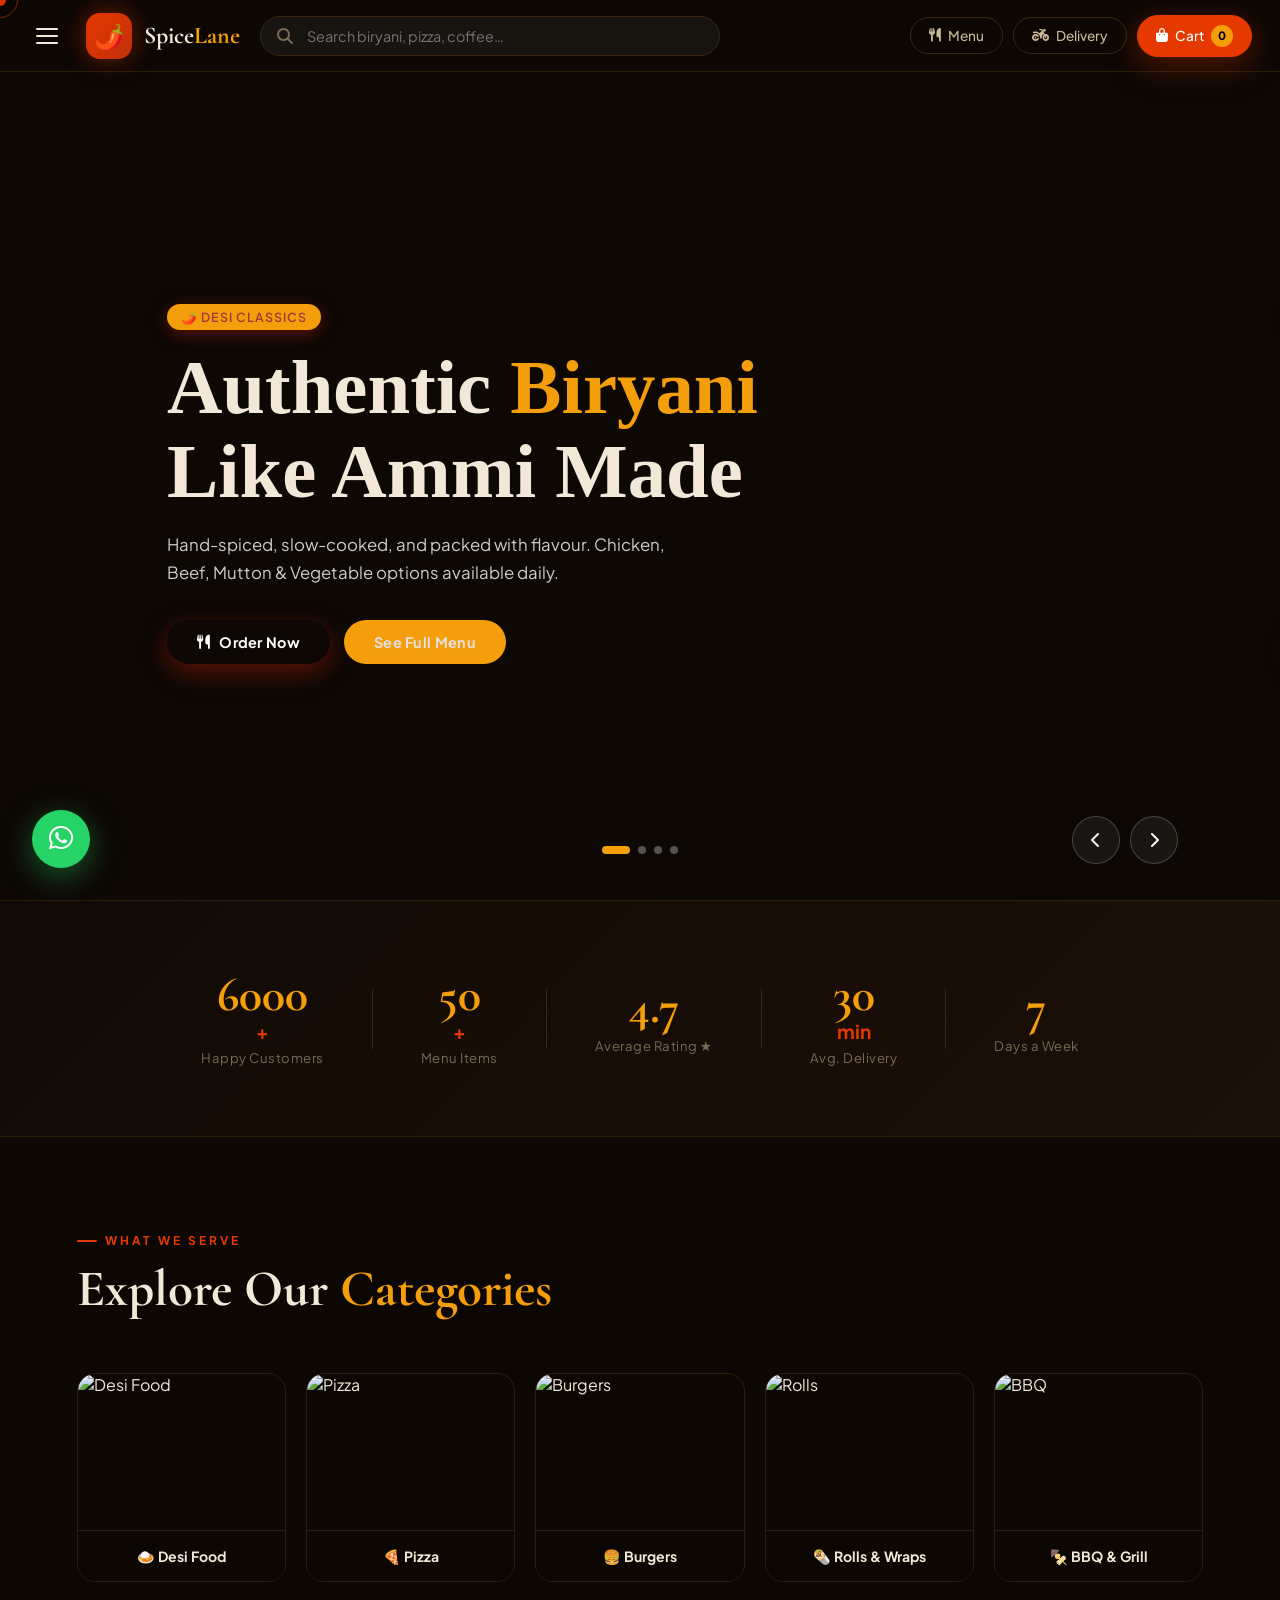
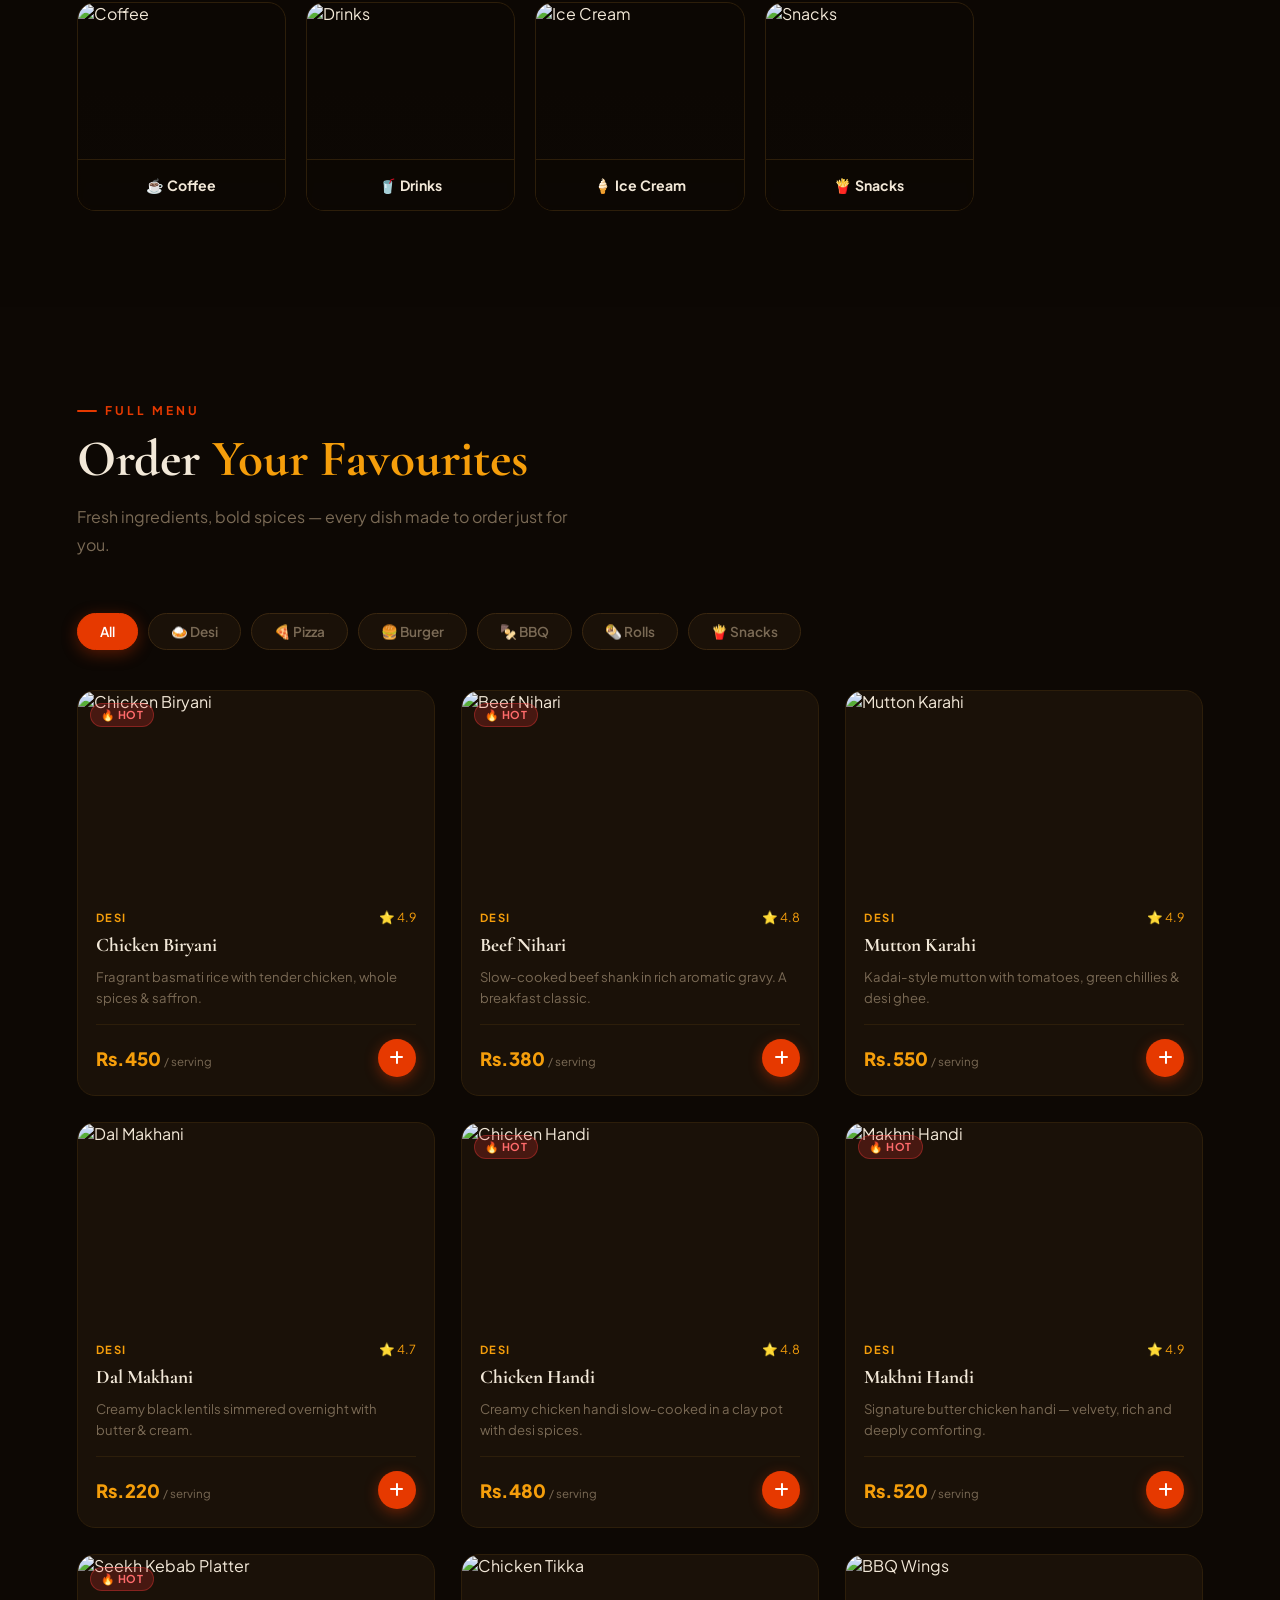
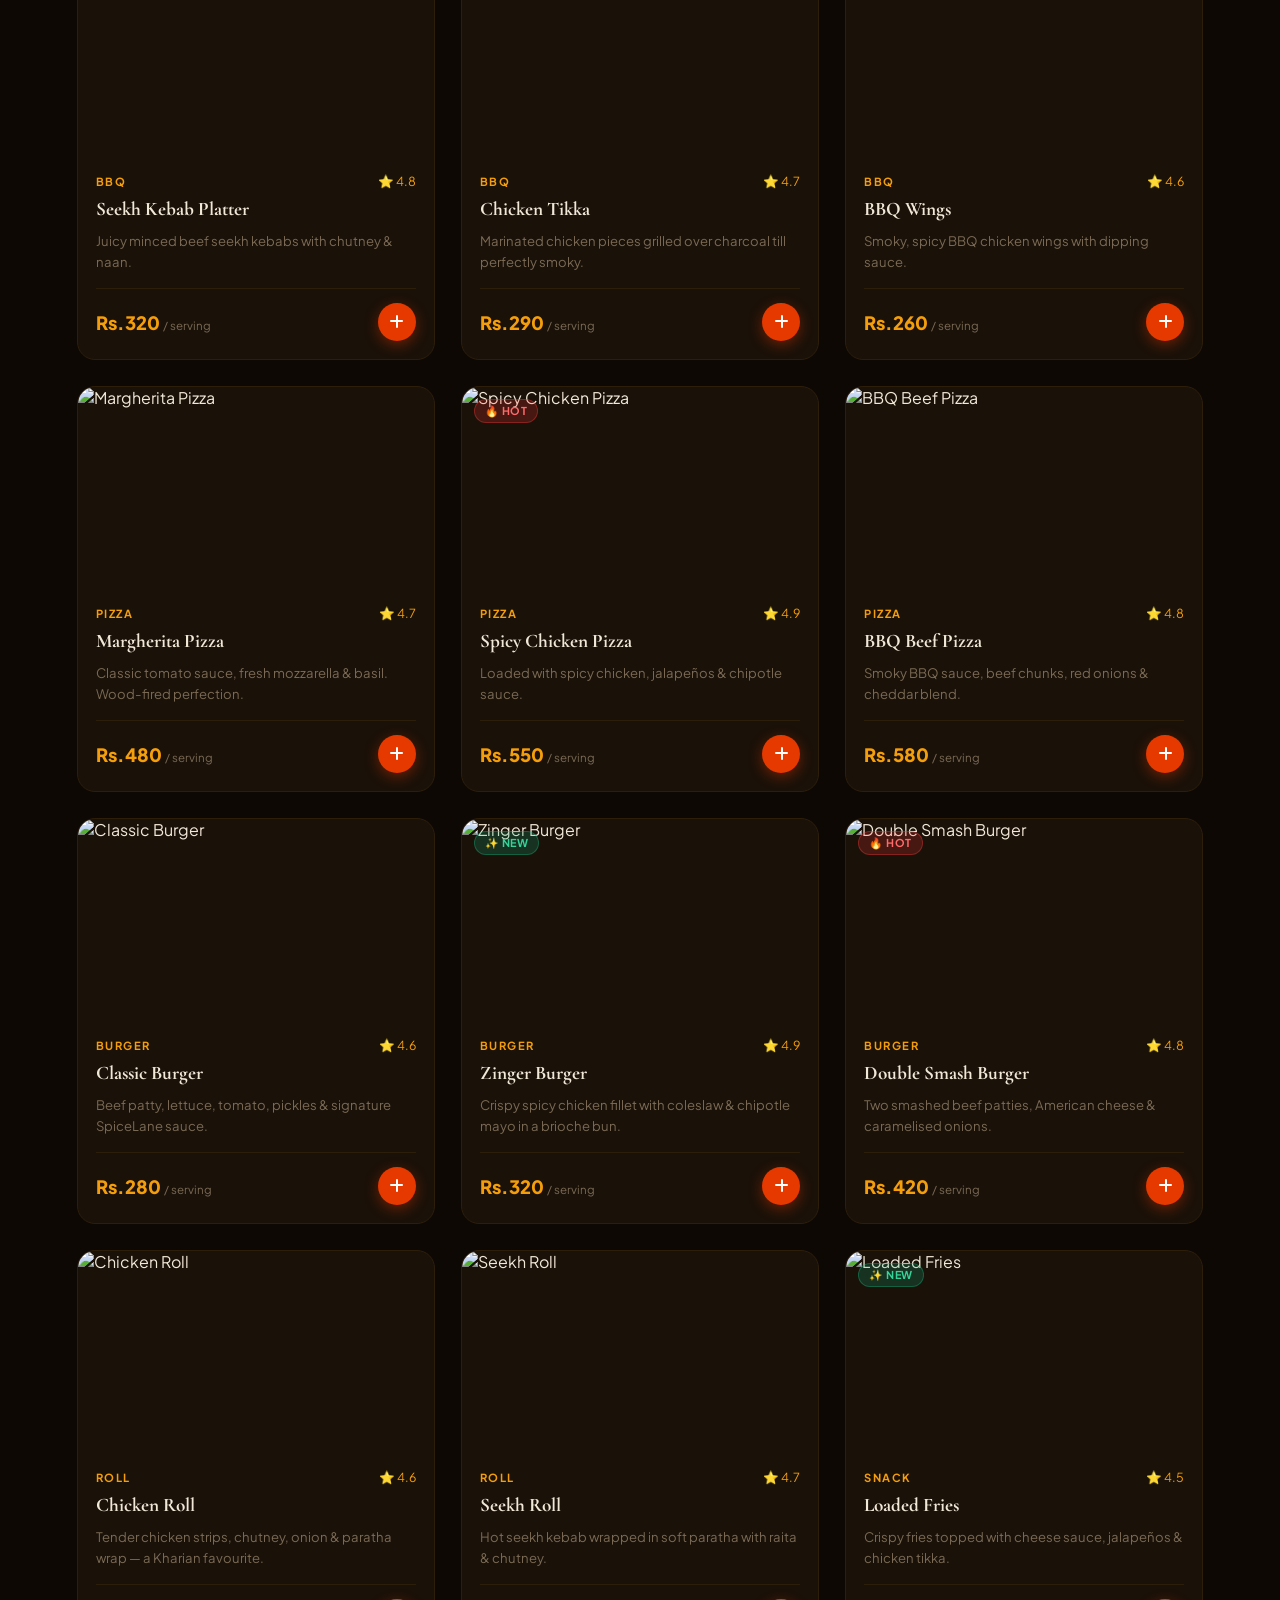
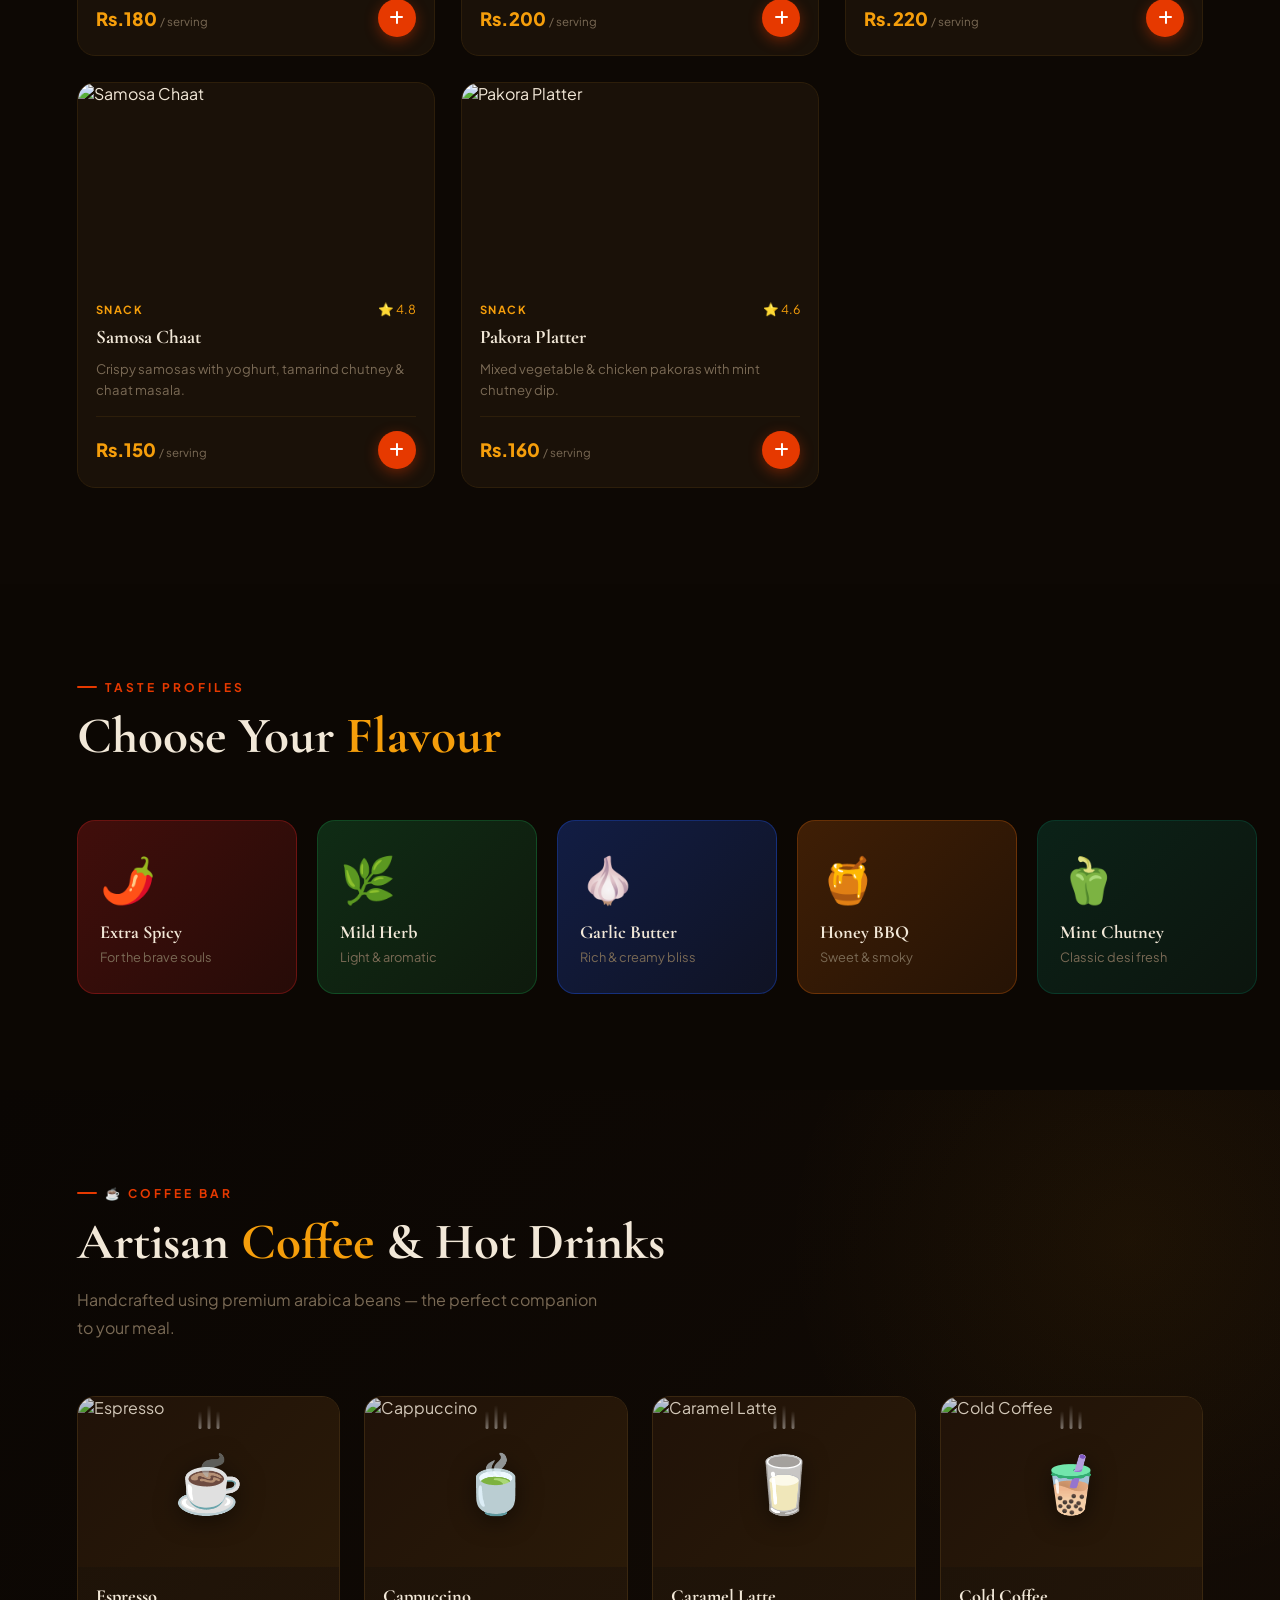
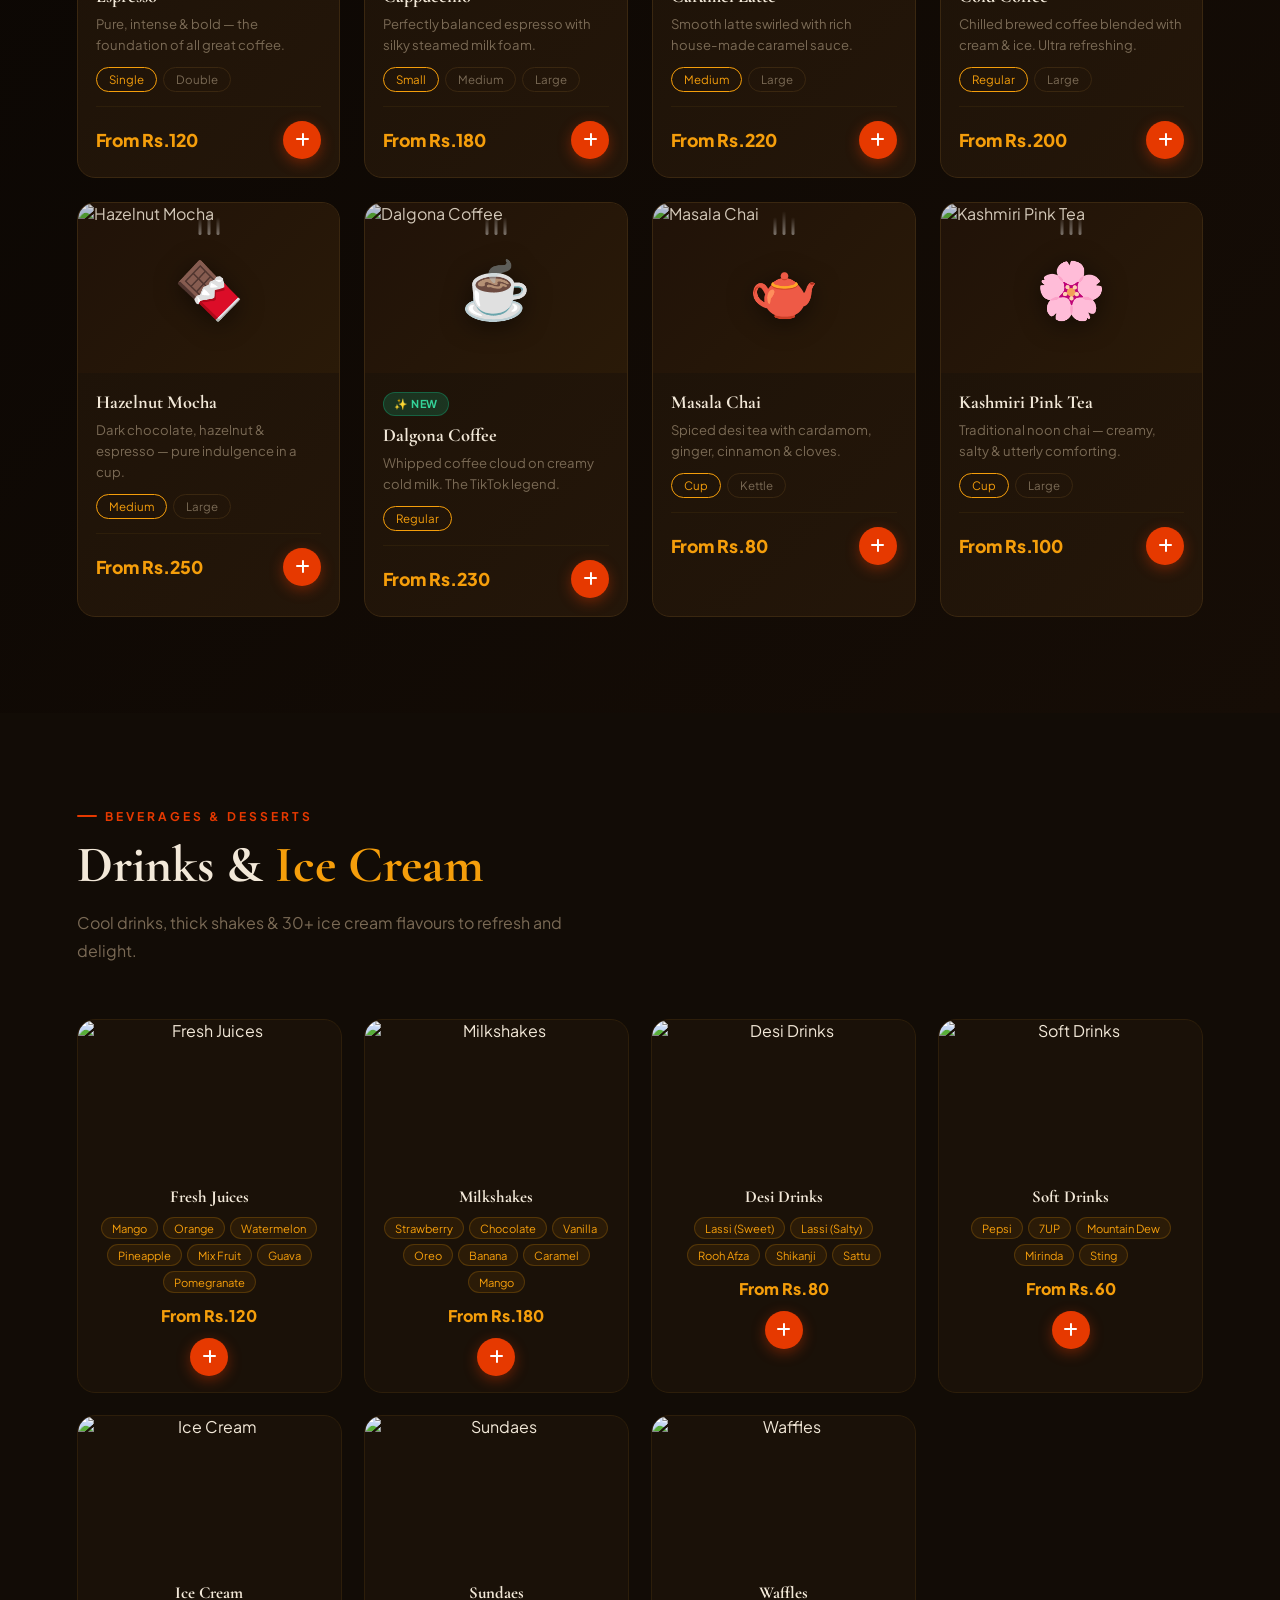
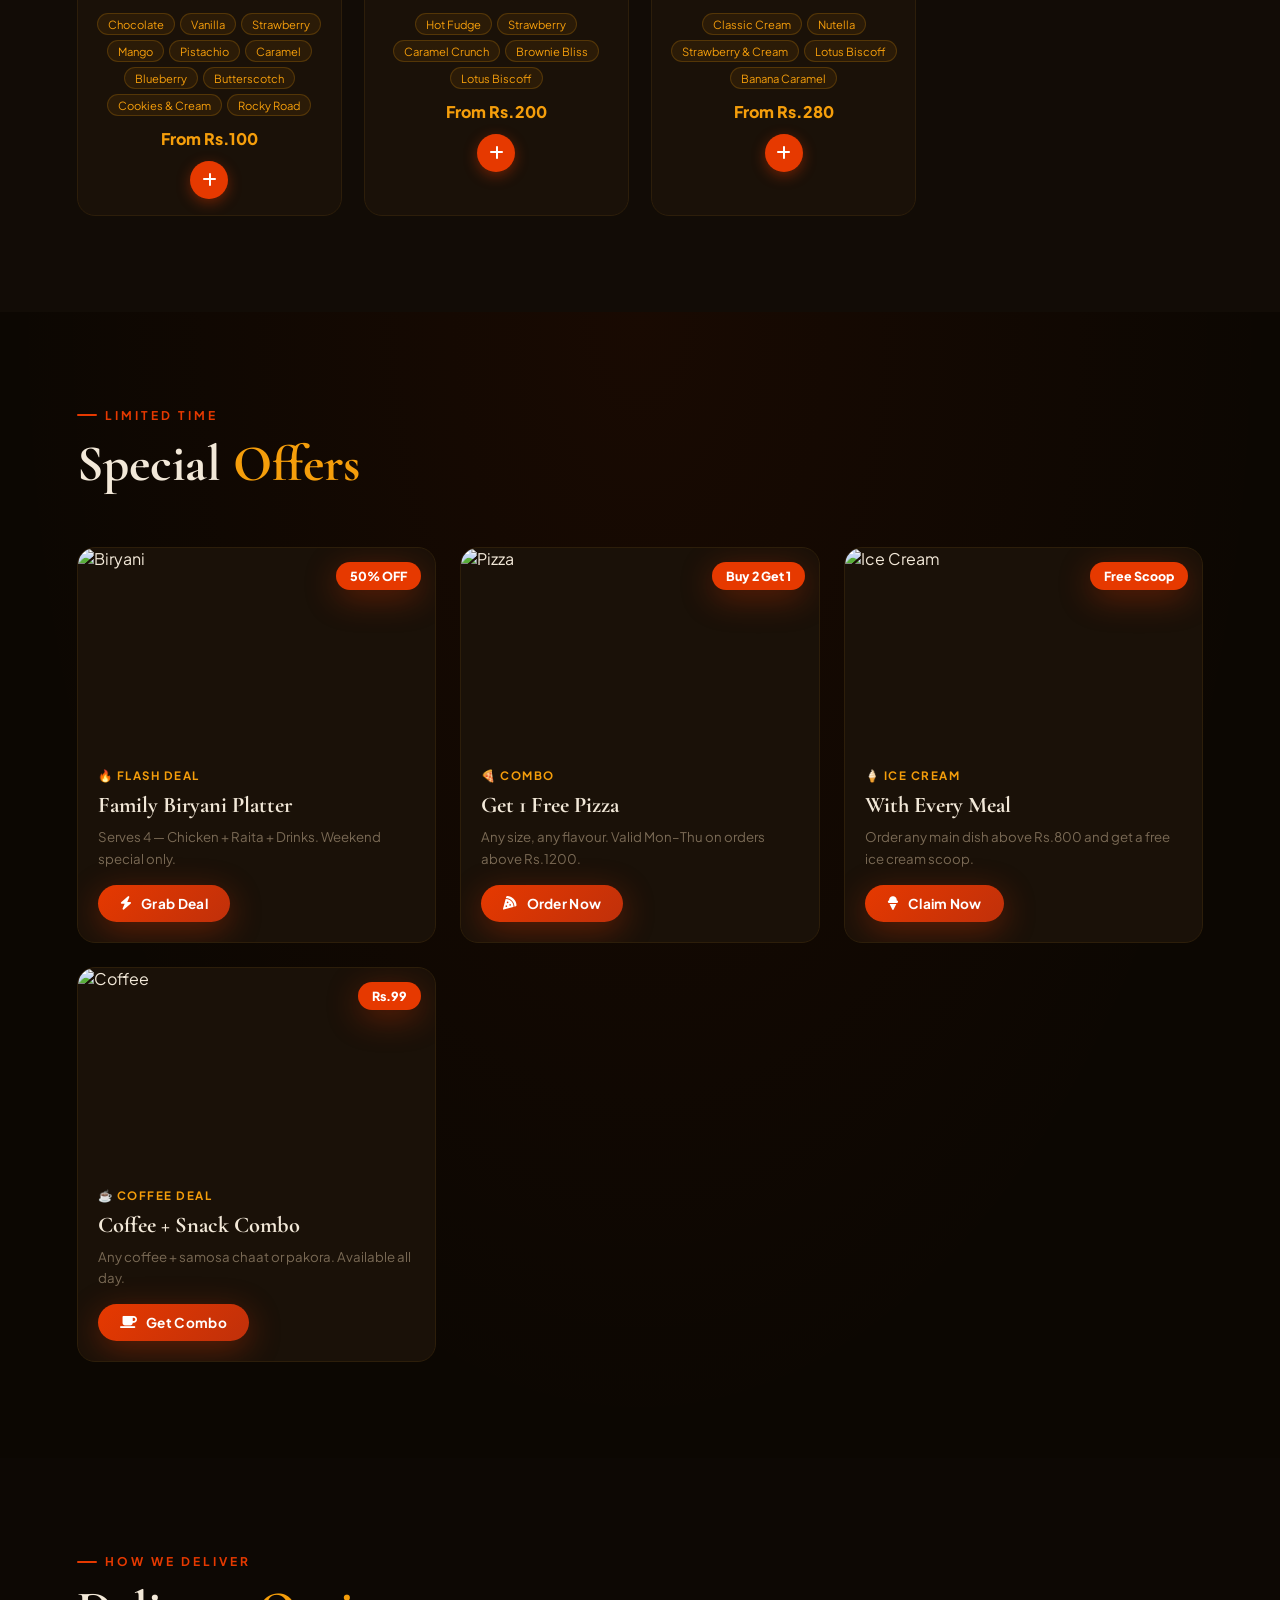
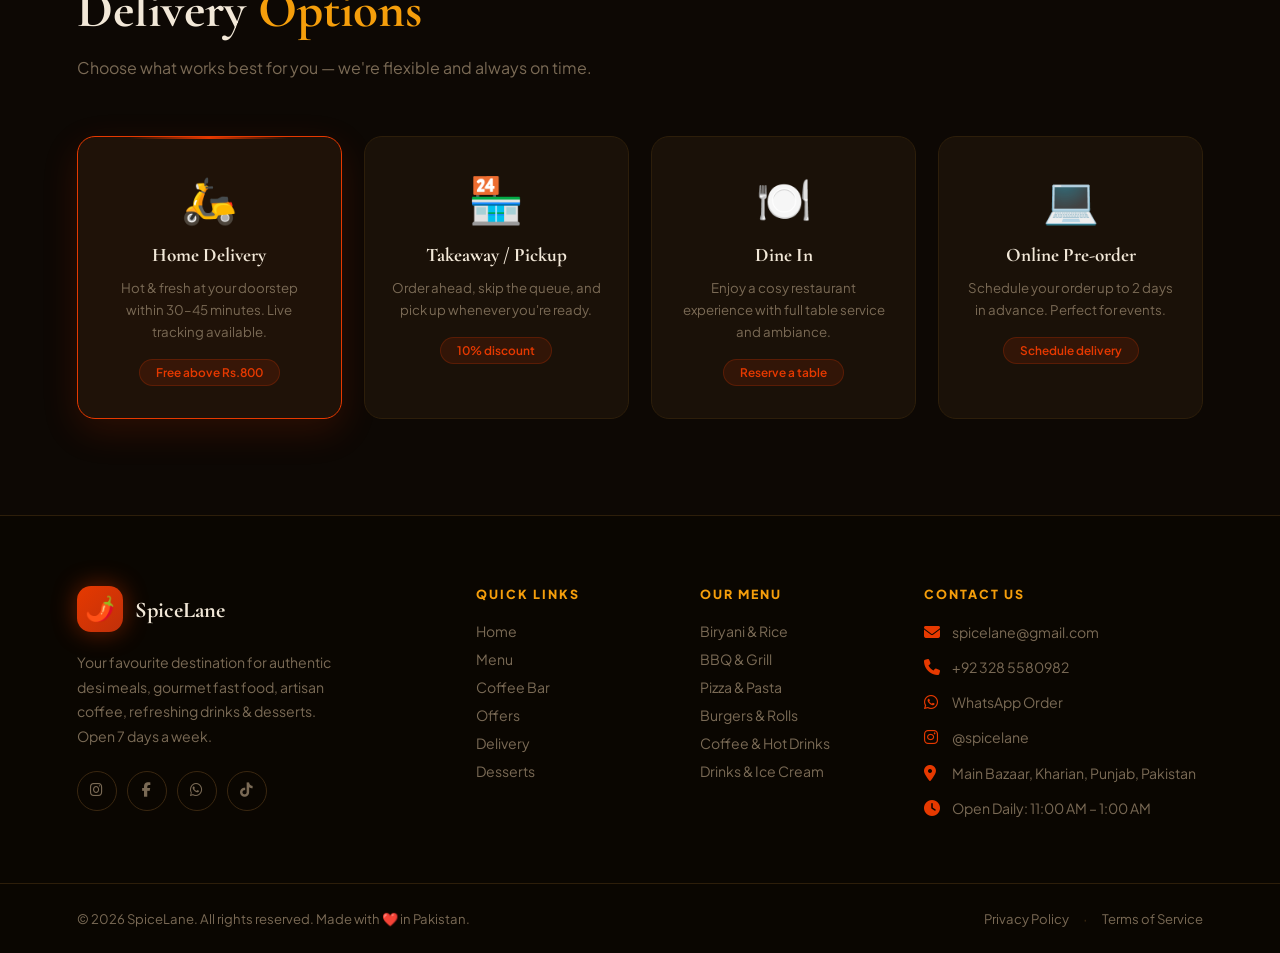
==== index.html @ 89ced676 "Add files via upload" ====
<!DOCTYPE html>
<html lang="en">
<head>
  <meta charset="UTF-8"/>
  <meta name="viewport" content="width=device-width, initial-scale=1.0"/>
  <title>SpiceLane – Desi & Fast Food</title>
  <link rel="icon" href="data:image/svg+xml,<svg xmlns='http://www.w3.org/2000/svg' viewBox='0 0 100 100'><text y='.9em' font-size='90'>🌶️</text></svg>"/>
  <link href="https://fonts.googleapis.com/css2?family=Cormorant+Garamond:wght@400;600;700;800&family=Plus+Jakarta+Sans:wght@300;400;500;600;700&display=swap" rel="stylesheet"/>
  <link rel="stylesheet" href="https://cdnjs.cloudflare.com/ajax/libs/font-awesome/6.5.0/css/all.min.css"/>
  <link rel="stylesheet" href="foodshop.css"/>
  <script src="https://cdn.jsdelivr.net/npm/@emailjs/browser@3/dist/email.min.js"></script>
</head>
<body>

<!-- ══ CURSOR ══ -->
<div class="custom-cursor" id="cursor"></div>
<div class="cursor-follower" id="cursorFollower"></div>

<!-- ══ LOADER ══ -->
<div class="page-loader" id="pageLoader">
  <div class="loader-inner">
    <div class="loader-logo">🌶️</div>
    <div class="loader-brand">Spice<span>Lane</span></div>
    <div class="loader-bar"><div class="loader-progress" id="loaderProgress"></div></div>
    <div class="loader-text">Preparing your feast…</div>
  </div>
</div>

<!-- ══ TOAST ══ -->
<div class="toast" id="toast">
  <i class="fas fa-check-circle"></i>
  <span id="toastMsg">Item added!</span>
</div>

<!-- ══ WHATSAPP FLOAT ══ -->
<a href="https://wa.me/923285580982?text=Hello%2C%20I'd%20like%20to%20place%20an%20order" target="_blank" class="whatsapp-float" title="Order on WhatsApp">
  <i class="fab fa-whatsapp"></i>
  <span class="wa-tooltip">Order Now</span>
</a>

<!-- ══ SCROLL TO TOP ══ -->
<button class="scroll-top" id="scrollTop" onclick="window.scrollTo({top:0,behavior:'smooth'})">
  <i class="fas fa-arrow-up"></i>
</button>

<!-- ══════════ NAVBAR ══════════ -->
<nav id="navbar">
  <div class="nav-inner">
    <button class="burger-btn" onclick="toggleDrawer()" aria-label="Menu">
      <span></span><span></span><span></span>
    </button>
    <a href="#" class="nav-logo">
      <div class="logo-icon">🌶️</div>
      <span>Spice<b>Lane</b></span>
    </a>
    <div class="search-wrap" id="searchWrap">
      <i class="fas fa-search search-icon"></i>
      <input type="text" id="searchInput" placeholder="Search biryani, pizza, coffee…"
             oninput="handleSearch(this.value)"
             onblur="hideSearchResults()"
             onfocus="if(this.value.trim())handleSearch(this.value)"/>
      <div class="search-results" id="searchResults"></div>
    </div>
    <div class="nav-actions">
      <button class="nav-btn" onclick="smoothScroll('#menu')">
        <i class="fas fa-utensils"></i><span>Menu</span>
      </button>
      <button class="nav-btn" onclick="smoothScroll('#delivery')">
        <i class="fas fa-motorcycle"></i><span>Delivery</span>
      </button>
      <button class="nav-btn cart-trigger" onclick="toggleCart()">
        <i class="fas fa-shopping-bag"></i><span>Cart</span>
        <div class="cart-count" id="cartCount">0</div>
      </button>
    </div>
  </div>
</nav>

<!-- ══ DRAWER ══ -->
<div class="overlay" id="overlay" onclick="closeDrawer()"></div>
<div class="drawer" id="drawer">
  <div class="drawer-header">
    <div class="drawer-brand">
      <div class="logo-icon small">🌶️</div>
      <span>Spice<b>Lane</b></span>
    </div>
    <button class="drawer-close" onclick="closeDrawer()"><i class="fas fa-times"></i></button>
  </div>
  <ul class="drawer-menu">
    <li><a href="#hero" onclick="closeDrawer()"><i class="fas fa-home"></i>Home</a></li>
    <li><a href="#categories" onclick="closeDrawer()"><i class="fas fa-th-large"></i>Categories</a></li>
    <li><a href="#menu" onclick="closeDrawer()"><i class="fas fa-utensils"></i>Full Menu<span class="d-badge hot">HOT</span></a></li>
    <li><a href="#coffee" onclick="closeDrawer()"><i class="fas fa-coffee"></i>Coffee Bar<span class="d-badge new">NEW</span></a></li>
    <li><a href="#drinks" onclick="closeDrawer()"><i class="fas fa-glass-whiskey"></i>Drinks & Desserts</a></li>
    <li><a href="#offers" onclick="closeDrawer()"><i class="fas fa-tags"></i>Special Offers</a></li>
    <li><a href="#delivery" onclick="closeDrawer()"><i class="fas fa-motorcycle"></i>Delivery</a></li>
    <li><a href="#footer" onclick="closeDrawer()"><i class="fas fa-phone"></i>Contact Us</a></li>
  </ul>
  <div class="drawer-delivery">
    <h4><i class="fas fa-truck"></i> Order Type</h4>
    <label class="delivery-opt active" id="opt-delivery">
      <input type="radio" name="otype" value="delivery" checked onchange="setOrderType(this)"/>
      <span class="opt-icon">🛵</span><span>Home Delivery</span>
    </label>
    <label class="delivery-opt" id="opt-pickup">
      <input type="radio" name="otype" value="pickup" onchange="setOrderType(this)"/>
      <span class="opt-icon">🏪</span><span>Takeaway</span>
    </label>
    <label class="delivery-opt" id="opt-dine">
      <input type="radio" name="otype" value="dine" onchange="setOrderType(this)"/>
      <span class="opt-icon">🍽️</span><span>Dine In</span>
    </label>
    <label class="delivery-opt" id="opt-online">
      <input type="radio" name="otype" value="online" onchange="setOrderType(this)"/>
      <span class="opt-icon">💻</span><span>Pre-order</span>
    </label>
  </div>
</div>

<!-- ══ HERO SLIDER ══ -->
<section class="hero" id="hero">
  <div class="slides" id="slides">
    <div class="slide">
      <div class="slide-bg" style="background-image:url('https://images.unsplash.com/photo-1631515243349-e0cb75fb8d3a?w=1600&q=80');"></div>
      <div class="slide-content fade-up visible">
        <div class="slide-tag">🌶️ Desi Classics</div>
        <h1>Authentic <span>Biryani</span><br/>Like Ammi Made</h1>
        <p>Hand-spiced, slow-cooked, and packed with flavour. Chicken, Beef, Mutton & Vegetable options available daily.</p>
        <div class="slide-btns">
          <a href="#menu" class="btn btn-red"><i class="fas fa-utensils"></i> Order Now</a>
          <a href="#menu" class="btn btn-outline">See Full Menu</a>
        </div>
      </div>
    </div>
    <div class="slide">
      <div class="slide-bg" style="background-image:url('https://images.unsplash.com/photo-1565299624946-b28f40a0ae38?w=1600&q=80');"></div>
      <div class="slide-content">
        <div class="slide-tag">🍕 Fast Food</div>
        <h1>Wood-Fire <span>Pizza</span><br/>& Gourmet Burgers</h1>
        <p>Classic, BBQ, Spicy & Loaded — every pizza and burger crafted to perfection with premium ingredients.</p>
        <div class="slide-btns">
          <a href="#menu" class="btn btn-red"><i class="fas fa-utensils"></i> Order Now</a>
          <a href="#delivery" class="btn btn-outline">Delivery Info</a>
        </div>
      </div>
    </div>
    <div class="slide">
      <div class="slide-bg" style="background-image:url('https://images.unsplash.com/photo-1511920170033-f8396924c348?w=1600&q=80');"></div>
      <div class="slide-content">
        <div class="slide-tag">☕ Coffee Bar</div>
        <h1>Premium <span>Coffee</span><br/>& Hot Beverages</h1>
        <p>From rich espresso to creamy lattes — our baristas craft every cup with passion and precision.</p>
        <div class="slide-btns">
          <a href="#coffee" class="btn btn-red"><i class="fas fa-coffee"></i> Coffee Menu</a>
          <a href="#offers" class="btn btn-outline">Today's Deals</a>
        </div>
      </div>
    </div>
    <div class="slide">
      <div class="slide-bg" style="background-image:url('https://images.unsplash.com/photo-1499744937866-d7e566a20a61?w=1600&q=80');"></div>
      <div class="slide-content">
        <div class="slide-tag">🍦 Desserts</div>
        <h1>Cool Down with<br/><span>Ice Cream</span> & Shakes</h1>
        <p>30+ flavours, sundaes, waffles & thick shakes to sweeten every moment of your day.</p>
        <div class="slide-btns">
          <a href="#drinks" class="btn btn-red"><i class="fas fa-ice-cream"></i> Explore Desserts</a>
          <a href="#offers" class="btn btn-outline">Today's Deals</a>
        </div>
      </div>
    </div>
  </div>
  <div class="dots" id="dots">
    <div class="dot active" onclick="goSlide(0)"></div>
    <div class="dot" onclick="goSlide(1)"></div>
    <div class="dot" onclick="goSlide(2)"></div>
    <div class="dot" onclick="goSlide(3)"></div>
  </div>
  <div class="slide-arrows">
    <button class="arrow-btn" onclick="changeSlide(-1)"><i class="fas fa-chevron-left"></i></button>
    <button class="arrow-btn" onclick="changeSlide(1)"><i class="fas fa-chevron-right"></i></button>
  </div>
</section>

<!-- ══ STATS ══ -->
<div class="stats-section">
  <div class="stats-inner">
    <div class="stat-item reveal">
      <div class="stat-num" data-target="12000">6000</div>
      <div class="stat-plus">+</div>
      <div class="stat-label">Happy Customers</div>
    </div>
    <div class="stat-divider"></div>
    <div class="stat-item reveal">
      <div class="stat-num" data-target="50">50</div>
      <div class="stat-plus">+</div>
      <div class="stat-label">Menu Items</div>
    </div>
    <div class="stat-divider"></div>
    <div class="stat-item reveal">
      <div class="stat-num" data-target="49">4.7</div>
      <div class="stat-plus"></div>
      <div class="stat-label">Average Rating ★</div>
    </div>
    <div class="stat-divider"></div>
    <div class="stat-item reveal">
      <div class="stat-num" data-target="30">30</div>
      <div class="stat-plus">min</div>
      <div class="stat-label">Avg. Delivery</div>
    </div>
    <div class="stat-divider"></div>
    <div class="stat-item reveal">
      <div class="stat-num" data-target="7">7</div>
      <div class="stat-plus"></div>
      <div class="stat-label">Days a Week</div>
    </div>
  </div>
</div>

<!-- ══ CATEGORIES ══ -->
<section class="categories-section" id="categories">
  <div class="section-header reveal">
    <div class="section-kicker">What We Serve</div>
    <h2 class="section-title">Explore Our <em>Categories</em></h2>
  </div>
  <div class="cat-grid">
    <a href="#menu" class="cat-card reveal" onclick="filterMenu('desi',null)" style="--delay:0.05s">
      <div class="cat-img-wrap">
        <img src="https://images.unsplash.com/photo-1585937421612-70a008356fbe?w=400&q=80" alt="Desi Food" loading="lazy"/>
        <div class="cat-glow"></div>
      </div>
      <div class="cat-label">🍛 Desi Food</div>
    </a>
    <a href="#menu" class="cat-card reveal" onclick="filterMenu('pizza',null)" style="--delay:0.10s">
      <div class="cat-img-wrap">
        <img src="https://images.unsplash.com/photo-1574071318508-1cdbab80d002?w=400&q=80" alt="Pizza" loading="lazy"/>
        <div class="cat-glow"></div>
      </div>
      <div class="cat-label">🍕 Pizza</div>
    </a>
    <a href="#menu" class="cat-card reveal" onclick="filterMenu('burger',null)" style="--delay:0.15s">
      <div class="cat-img-wrap">
        <img src="https://images.unsplash.com/photo-1568901346375-23c9450c58cd?w=400&q=80" alt="Burgers" loading="lazy"/>
        <div class="cat-glow"></div>
      </div>
      <div class="cat-label">🍔 Burgers</div>
    </a>
    <a href="#menu" class="cat-card reveal" onclick="filterMenu('roll',null)" style="--delay:0.20s">
      <div class="cat-img-wrap">
        <img src="https://images.unsplash.com/photo-1626700051175-6818013e1d4f?w=400&q=80" alt="Rolls" loading="lazy"/>
        <div class="cat-glow"></div>
      </div>
      <div class="cat-label">🌯 Rolls & Wraps</div>
    </a>
    <a href="#menu" class="cat-card reveal" onclick="filterMenu('bbq',null)" style="--delay:0.25s">
      <div class="cat-img-wrap">
        <img src="https://images.unsplash.com/photo-1529193591184-b1d58069ecdd?w=400&q=80" alt="BBQ" loading="lazy"/>
        <div class="cat-glow"></div>
      </div>
      <div class="cat-label">🍢 BBQ & Grill</div>
    </a>
    <a href="#coffee" class="cat-card reveal" style="--delay:0.30s">
      <div class="cat-img-wrap">
        <img src="https://images.unsplash.com/photo-1509042239860-f550ce710b93?w=400&q=80" alt="Coffee" loading="lazy"/>
        <div class="cat-glow"></div>
      </div>
      <div class="cat-label">☕ Coffee</div>
    </a>
    <a href="#drinks" class="cat-card reveal" style="--delay:0.35s">
      <div class="cat-img-wrap">
        <img src="https://images.unsplash.com/photo-1513558161293-cdaf765ed2fd?w=400&q=80" alt="Drinks" loading="lazy"/>
        <div class="cat-glow"></div>
      </div>
      <div class="cat-label">🥤 Drinks</div>
    </a>
    <a href="#drinks" class="cat-card reveal" style="--delay:0.40s">
      <div class="cat-img-wrap">
        <img src="https://images.unsplash.com/photo-1501443762994-82bd5dace89a?w=400&q=80" alt="Ice Cream" loading="lazy"/>
        <div class="cat-glow"></div>
      </div>
      <div class="cat-label">🍦 Ice Cream</div>
    </a>
    <a href="#menu" class="cat-card reveal" onclick="filterMenu('snack',null)" style="--delay:0.45s">
      <div class="cat-img-wrap">
        <img src="https://images.unsplash.com/photo-1585325701165-c9aac31f4c78?w=400&q=80" alt="Snacks" loading="lazy"/>
        <div class="cat-glow"></div>
      </div>
      <div class="cat-label">🍟 Snacks</div>
    </a>
  </div>
</section>

<!-- ══ MENU ══ -->
<section id="menu" class="menu-section">
  <div class="section-header reveal">
    <div class="section-kicker">Full Menu</div>
    <h2 class="section-title">Order <em>Your Favourites</em></h2>
    <p class="section-sub">Fresh ingredients, bold spices — every dish made to order just for you.</p>
  </div>
  <div class="menu-filters reveal" id="menuFilters">
    <button class="filter-btn active" onclick="filterMenu('all',this)">All</button>
    <button class="filter-btn" onclick="filterMenu('desi',this)">🍛 Desi</button>
    <button class="filter-btn" onclick="filterMenu('pizza',this)">🍕 Pizza</button>
    <button class="filter-btn" onclick="filterMenu('burger',this)">🍔 Burger</button>
    <button class="filter-btn" onclick="filterMenu('bbq',this)">🍢 BBQ</button>
    <button class="filter-btn" onclick="filterMenu('roll',this)">🌯 Rolls</button>
    <button class="filter-btn" onclick="filterMenu('snack',this)">🍟 Snacks</button>
  </div>
  <div class="menu-grid" id="menuGrid"></div>
</section>

<!-- ══ FLAVOUR BANNER ══ -->
<section class="flavours-section" id="flavours">
  <div class="section-header reveal">
    <div class="section-kicker">Taste Profiles</div>
    <h2 class="section-title">Choose Your <em>Flavour</em></h2>
  </div>
  <div class="flavour-scroll">
    <div class="flavour-track">
      <div class="flavour-card" style="--fc:#b91c1c">
        <div class="fc-emoji">🌶️</div><h3>Extra Spicy</h3><p>For the brave souls</p>
      </div>
      <div class="flavour-card" style="--fc:#15803d">
        <div class="fc-emoji">🌿</div><h3>Mild Herb</h3><p>Light & aromatic</p>
      </div>
      <div class="flavour-card" style="--fc:#1d4ed8">
        <div class="fc-emoji">🧄</div><h3>Garlic Butter</h3><p>Rich & creamy bliss</p>
      </div>
      <div class="flavour-card" style="--fc:#b45309">
        <div class="fc-emoji">🍯</div><h3>Honey BBQ</h3><p>Sweet & smoky</p>
      </div>
      <div class="flavour-card" style="--fc:#065f46">
        <div class="fc-emoji">🫑</div><h3>Mint Chutney</h3><p>Classic desi fresh</p>
      </div>
      <div class="flavour-card" style="--fc:#7c3aed">
        <div class="fc-emoji">🍋</div><h3>Chatpata</h3><p>Tangy & addictive</p>
      </div>
      <!-- duplicate for infinite scroll feel -->
      <div class="flavour-card" style="--fc:#b91c1c">
        <div class="fc-emoji">🌶️</div><h3>Extra Spicy</h3><p>For the brave souls</p>
      </div>
      <div class="flavour-card" style="--fc:#15803d">
        <div class="fc-emoji">🌿</div><h3>Mild Herb</h3><p>Light & aromatic</p>
      </div>
      <div class="flavour-card" style="--fc:#1d4ed8">
        <div class="fc-emoji">🧄</div><h3>Garlic Butter</h3><p>Rich & creamy bliss</p>
      </div>
    </div>
  </div>
</section>

<!-- ══ COFFEE SECTION ══ -->
<section class="coffee-section" id="coffee">
  <div class="coffee-bg-art"></div>
  <div class="section-header reveal">
    <div class="section-kicker">☕ Coffee Bar</div>
    <h2 class="section-title">Artisan <em>Coffee</em> & Hot Drinks</h2>
    <p class="section-sub">Handcrafted using premium arabica beans — the perfect companion to your meal.</p>
  </div>
  <div class="coffee-grid reveal" id="coffeeGrid"></div>
</section>

<!-- ══ DRINKS & ICE CREAM ══ -->
<section id="drinks" class="drinks-section">
  <div class="section-header reveal">
    <div class="section-kicker">Beverages & Desserts</div>
    <h2 class="section-title">Drinks & <em>Ice Cream</em></h2>
    <p class="section-sub">Cool drinks, thick shakes & 30+ ice cream flavours to refresh and delight.</p>
  </div>
  <div class="drinks-grid reveal" id="drinksGrid"></div>
</section>

<!-- ══ SPECIAL OFFERS ══ -->
<section id="offers" class="offers-section">
  <div class="offers-bg"></div>
  <div class="section-header reveal">
    <div class="section-kicker">Limited Time</div>
    <h2 class="section-title">Special <em>Offers</em></h2>
  </div>
  <div class="offers-grid">
    <div class="offer-card reveal" style="--delay:0s">
      <div class="offer-img">
        <img src="https://images.unsplash.com/photo-1631515243349-e0cb75fb8d3a?w=600&q=80" alt="Biryani" loading="lazy"/>
        <div class="offer-badge">50% OFF</div>
      </div>
      <div class="offer-body">
        <div class="offer-tag">🔥 Flash Deal</div>
        <h3>Family Biryani Platter</h3>
        <p>Serves 4 — Chicken + Raita + Drinks. Weekend special only.</p>
        <button class="btn btn-fire sm" onclick="showOrder()"><i class="fas fa-bolt"></i>Grab Deal</button>
      </div>
    </div>
    <div class="offer-card reveal" style="--delay:0.1s">
      <div class="offer-img">
        <img src="https://images.unsplash.com/photo-1574071318508-1cdbab80d002?w=600&q=80" alt="Pizza" loading="lazy"/>
        <div class="offer-badge">Buy 2 Get 1</div>
      </div>
      <div class="offer-body">
        <div class="offer-tag">🍕 Combo</div>
        <h3>Get 1 Free Pizza</h3>
        <p>Any size, any flavour. Valid Mon–Thu on orders above Rs.1200.</p>
        <button class="btn btn-fire sm" onclick="showOrder()"><i class="fas fa-pizza-slice"></i>Order Now</button>
      </div>
    </div>
    <div class="offer-card reveal" style="--delay:0.2s">
      <div class="offer-img">
        <img src="https://images.unsplash.com/photo-1501443762994-82bd5dace89a?w=600&q=80" alt="Ice Cream" loading="lazy"/>
        <div class="offer-badge">Free Scoop</div>
      </div>
      <div class="offer-body">
        <div class="offer-tag">🍦 Ice Cream</div>
        <h3>With Every Meal</h3>
        <p>Order any main dish above Rs.800 and get a free ice cream scoop.</p>
        <button class="btn btn-fire sm" onclick="showOrder()"><i class="fas fa-ice-cream"></i>Claim Now</button>
      </div>
    </div>
    <div class="offer-card reveal" style="--delay:0.3s">
      <div class="offer-img">
        <img src="https://images.unsplash.com/photo-1509042239860-f550ce710b93?w=600&q=80" alt="Coffee" loading="lazy"/>
        <div class="offer-badge">Rs.99</div>
      </div>
      <div class="offer-body">
        <div class="offer-tag">☕ Coffee Deal</div>
        <h3>Coffee + Snack Combo</h3>
        <p>Any coffee + samosa chaat or pakora. Available all day.</p>
        <button class="btn btn-fire sm" onclick="showOrder()"><i class="fas fa-coffee"></i>Get Combo</button>
      </div>
    </div>
  </div>
</section>

<!-- ══ DELIVERY TYPES ══ -->
<section class="delivery-section" id="delivery">
  <div class="section-header reveal">
    <div class="section-kicker">How We Deliver</div>
    <h2 class="section-title">Delivery <em>Options</em></h2>
    <p class="section-sub">Choose what works best for you — we're flexible and always on time.</p>
  </div>
  <div class="delivery-cards">
    <div class="delivery-card active reveal" onclick="selectDelivery(this,'delivery')" style="--delay:0s">
      <div class="dc-icon">🛵</div>
      <h3>Home Delivery</h3>
      <p>Hot & fresh at your doorstep within 30–45 minutes. Live tracking available.</p>
      <span class="dc-tag">Free above Rs.800</span>
    </div>
    <div class="delivery-card reveal" onclick="selectDelivery(this,'pickup')" style="--delay:0.1s">
      <div class="dc-icon">🏪</div>
      <h3>Takeaway / Pickup</h3>
      <p>Order ahead, skip the queue, and pick up whenever you're ready.</p>
      <span class="dc-tag">10% discount</span>
    </div>
    <div class="delivery-card reveal" onclick="selectDelivery(this,'dine')" style="--delay:0.2s">
      <div class="dc-icon">🍽️</div>
      <h3>Dine In</h3>
      <p>Enjoy a cosy restaurant experience with full table service and ambiance.</p>
      <span class="dc-tag">Reserve a table</span>
    </div>
    <div class="delivery-card reveal" onclick="selectDelivery(this,'online')" style="--delay:0.3s">
      <div class="dc-icon">💻</div>
      <h3>Online Pre-order</h3>
      <p>Schedule your order up to 2 days in advance. Perfect for events.</p>
      <span class="dc-tag">Schedule delivery</span>
    </div>
  </div>
</section>

<!-- ══ CART PANEL ══ -->
<div class="cart-backdrop" id="cartBackdrop" onclick="toggleCart()"></div>
<div class="cart-panel" id="cartPanel">
  <div class="cart-header">
    <h2><i class="fas fa-shopping-bag"></i> Your Cart</h2>
    <button class="cart-close" onclick="toggleCart()"><i class="fas fa-times"></i></button>
  </div>
  <ul class="cart-items" id="cartItems">
    <div class="cart-empty">
      <div class="cart-empty-icon">🛒</div>
      <p>Your cart is empty</p>
      <small>Add delicious items to get started</small>
    </div>
  </ul>
  <div class="cart-footer">
    <div class="cart-total" id="cartTotal" style="display:none">
      <div class="total-row"><span>Subtotal</span><span id="subtotal">Rs.0</span></div>
      <div class="total-row"><span>Delivery Fee</span><span id="deliveryFee">Rs.100</span></div>
      <div class="total-row grand"><span>Total</span><span id="grandTotal">Rs.0</span></div>
    </div>
    <button class="btn btn-fire full" onclick="showOrder()" id="checkoutBtn" disabled>
      <i class="fas fa-check-circle"></i> Proceed to Checkout
    </button>
    <button class="btn-ghost-sm" onclick="clearCart()">
      <i class="fas fa-trash"></i> Clear Cart
    </button>
  </div>
</div>

<!-- ══ CUSTOMISE MODAL ══ -->
<div class="modal-overlay" id="customModal">
  <div class="modal" id="customModalContent">
    <!-- Filled by JS -->
  </div>
</div>

<!-- ══ ORDER MODAL ══ -->
<div class="modal-overlay" id="orderModal">
  <div class="modal wide" id="orderModalContent">
    <div class="modal-header">
      <h2><i class="fas fa-receipt"></i> Complete Your Order</h2>
      <button class="modal-close-btn" onclick="closeOrder()"><i class="fas fa-times"></i></button>
    </div>
    <p class="modal-sub">Fill in your details and we'll confirm your order instantly.</p>
    <div class="order-summary-box" id="modalOrderSummary"></div>
    <div class="form-row">
      <div class="form-group">
        <label><i class="fas fa-user"></i> Full Name *</label>
        <input type="text" id="oName" placeholder="Ahmed Khan"/>
      </div>
      <div class="form-group">
        <label><i class="fas fa-phone"></i> Phone *</label>
        <input type="tel" id="oPhone" placeholder="+92 3XX XXXXXXX"/>
      </div>
    </div>
    <div class="form-group">
      <label><i class="fas fa-envelope"></i> Email Address *</label>
      <input type="email" id="oEmail" placeholder="you@example.com"/>
    </div>
    <div class="form-group">
      <label><i class="fas fa-map-marker-alt"></i> Delivery Address</label>
      <input type="text" id="oAddress" placeholder="Street, City (required for home delivery)"/>
    </div>
    <div class="form-row">
      <div class="form-group">
        <label><i class="fas fa-truck"></i> Delivery Type</label>
        <select id="oType">
          <option value="delivery">🛵 Home Delivery</option>
          <option value="pickup">🏪 Takeaway</option>
          <option value="dine">🍽️ Dine In</option>
          <option value="online">💻 Pre-order</option>
        </select>
      </div>
      <div class="form-group">
        <label><i class="fas fa-credit-card"></i> Payment Method</label>
        <select id="oPayment" onchange="handlePaymentChange(this.value)">
          <option value="cod">Cash on Delivery</option>
          <option value="jazzcash">JazzCash</option>
          <option value="easypaisa">EasyPaisa</option>
          <option value="card">Credit / Debit Card</option>
          <option value="bank">Bank Transfer</option>
        </select>
      </div>
    </div>

    <!-- Bank details section (shown only for bank/card) -->
    <div id="bankDetails" style="display:none">
      <div class="bank-section-title"><i class="fas fa-university"></i> Bank Details</div>
      <div class="form-row">
        <div class="form-group">
          <label>Select Bank</label>
          <select id="oBankName">
            <option value="">-- Select Your Bank --</option>
            <option>HBL – Habib Bank Limited</option>
            <option>MCB – Muslim Commercial Bank</option>
            <option>UBL – United Bank Limited</option>
            <option>Meezan Bank</option>
            <option>Allied Bank</option>
            <option>Bank Alfalah</option>
            <option>Standard Chartered</option>
            <option>Faysal Bank</option>
            <option>JS Bank</option>
            <option>Askari Bank</option>
            <option>Soneri Bank</option>
            <option>NBP – National Bank of Pakistan</option>
            <option>Summit Bank</option>
            <option>Silk Bank</option>
            <option>Other</option>
          </select>
        </div>
        <div class="form-group">
          <label>Account / Card Number</label>
          <input type="text" id="oAccountNum" placeholder="XXXX XXXX XXXX XXXX" oninput="formatAccountNum(this)"/>
        </div>
      </div>
      <div class="form-group">
        <label>Account Holder Name</label>
        <input type="text" id="oAccountName" placeholder="Name as on account"/>
      </div>
    </div>

    <div class="form-group">
      <label><i class="fas fa-sticky-note"></i> Special Instructions</label>
      <textarea id="oNotes" rows="2" placeholder="Extra spicy, no onions, gluten free…"></textarea>
    </div>
    <div class="modal-actions">
      <button class="btn-ghost-sm" onclick="closeOrder()">Cancel</button>
      <button class="btn btn-fire" id="confirmBtn" onclick="confirmOrder()">
        <i class="fas fa-check-circle"></i> Confirm Order
      </button>
    </div>
  </div>
</div>

<!-- ══ FOOTER ══ -->
<footer id="footer">
  <div class="footer-top">
    <div class="footer-brand">
      <div class="footer-logo">
        <div class="logo-icon">🌶️</div>
        <span>Spice<b>Lane</b></span>
      </div>
      <p>Your favourite destination for authentic desi meals, gourmet fast food, artisan coffee, refreshing drinks & desserts. Open 7 days a week.</p>
      <div class="socials">
        <a href="https://instagram.com/spicelane" target="_blank" class="social-btn" title="Instagram"><i class="fab fa-instagram"></i></a>
        <a href="https://facebook.com" class="social-btn" title="Facebook"><i class="fab fa-facebook-f"></i></a>
        <a href="https://wa.me/923285580982" class="social-btn" title="WhatsApp"><i class="fab fa-whatsapp"></i></a>
        <a href="https://tiktok.com" class="social-btn" title="TikTok"><i class="fab fa-tiktok"></i></a>
      </div>
    </div>
    <div class="footer-col">
      <h4>Quick Links</h4>
      <ul>
        <li><a href="#hero">Home</a></li>
        <li><a href="#menu">Menu</a></li>
        <li><a href="#coffee">Coffee Bar</a></li>
        <li><a href="#offers">Offers</a></li>
        <li><a href="#delivery">Delivery</a></li>
        <li><a href="#drinks">Desserts</a></li>
      </ul>
    </div>
    <div class="footer-col">
      <h4>Our Menu</h4>
      <ul>
        <li><a href="#menu">Biryani & Rice</a></li>
        <li><a href="#menu">BBQ & Grill</a></li>
        <li><a href="#menu">Pizza & Pasta</a></li>
        <li><a href="#menu">Burgers & Rolls</a></li>
        <li><a href="#coffee">Coffee & Hot Drinks</a></li>
        <li><a href="#drinks">Drinks & Ice Cream</a></li>
      </ul>
    </div>
    <div class="footer-col">
      <h4>Contact Us</h4>
      <div class="contact-item"><i class="fas fa-envelope"></i><a href="mailto:spicelane@gmail.com">spicelane@gmail.com</a></div>
      <div class="contact-item"><i class="fas fa-phone"></i><a href="tel:+923285580982">+92 328 5580982</a></div>
      <div class="contact-item"><i class="fab fa-whatsapp"></i><a href="https://wa.me/923285580982">WhatsApp Order</a></div>
      <div class="contact-item"><i class="fab fa-instagram"></i><a href="https://instagram.com/spicelane" target="_blank">@spicelane</a></div>
      <div class="contact-item"><i class="fas fa-map-marker-alt"></i><span>Main Bazaar, Kharian, Punjab, Pakistan</span></div>
      <div class="contact-item"><i class="fas fa-clock"></i><span>Open Daily: 11:00 AM – 1:00 AM</span></div>
    </div>
  </div>
  <div class="footer-bottom">
    <p>© 2026 SpiceLane. All rights reserved. Made with ❤️ in Pakistan.</p>
    <div class="footer-links">
      <a href="#">Privacy Policy</a>
      <span>·</span>
      <a href="#">Terms of Service</a>
    </div>
  </div>
</footer>

<script src="foodshop.js"></script>
</body>
</html>
---- foodshop.css ----
/* ═══════════════════════════════════════════════
   SPICELANE — MASTER STYLESHEET
   Font: Cormorant Garamond + Plus Jakarta Sans
═══════════════════════════════════════════════ */

:root {
  --fire: #e63900;
  --fire2: #ff6b35;
  --amber: #f59e0b;
  --gold: #d4a017;
  --dark: #0d0804;
  --dark2: #120c06;
  --card: #1a1108;
  --card2: #211509;
  --border: #2d1e0a;
  --border2: #3a2710;
  --text: #f2e8d8;
  --text2: #c8b89a;
  --muted: #7a6a55;
  --green: #10b981;
  --blue: #3b82f6;
  --radius: 18px;
  --radius-sm: 10px;
  --shadow: 0 24px 60px rgba(0, 0, 0, .55);
  --shadow-fire: 0 8px 32px rgba(230, 57, 0, .35);
  --nav-h: 72px;
  --transition: all .35s cubic-bezier(.4, 0, .2, 1);
}

/* ══ RESET & BASE ══ */
*,
*::before,
*::after {
  margin: 0;
  padding: 0;
  box-sizing: border-box;
}

html {
  scroll-behavior: smooth;
  font-size: 16px;
}

body {
  background: var(--dark);
  color: var(--text);
  font-family: 'Plus Jakarta Sans', sans-serif;
  overflow-x: hidden;
  cursor: none;
}

img {
  max-width: 100%;
  display: block;
}

a {
  text-decoration: none;
  color: inherit;
}

button {
  font-family: inherit;
  cursor: none;
}

::-webkit-scrollbar {
  width: 5px;
}

::-webkit-scrollbar-track {
  background: var(--dark2);
}

::-webkit-scrollbar-thumb {
  background: var(--fire);
  border-radius: 4px;
}

/* ══ CUSTOM CURSOR ══ */
.custom-cursor {
  width: 12px;
  height: 12px;
  background: var(--fire);
  border-radius: 50%;
  position: fixed;
  top: 0;
  left: 0;
  pointer-events: none;
  z-index: 99999;
  transform: translate(-50%, -50%);
  transition: width .2s, height .2s, background .2s;
  mix-blend-mode: difference;
}

.cursor-follower {
  width: 36px;
  height: 36px;
  border: 1.5px solid rgba(230, 57, 0, .5);
  border-radius: 50%;
  position: fixed;
  top: 0;
  left: 0;
  pointer-events: none;
  z-index: 99998;
  transform: translate(-50%, -50%);
  transition: transform .12s ease, width .3s, height .3s, border-color .3s;
}

body:hover .custom-cursor {
  opacity: 1;
}

/* ══ PAGE LOADER ══ */
.page-loader {
  position: fixed;
  inset: 0;
  background: var(--dark);
  z-index: 100000;
  display: flex;
  align-items: center;
  justify-content: center;
  flex-direction: column;
  transition: opacity .6s ease, visibility .6s ease;
}

.page-loader.hidden {
  opacity: 0;
  visibility: hidden;
}

.loader-inner {
  text-align: center;
}

.loader-logo {
  font-size: 4rem;
  margin-bottom: 12px;
  animation: floatLogo 1.5s ease-in-out infinite;
}

@keyframes floatLogo {

  0%,
  100% {
    transform: translateY(0)
  }

  50% {
    transform: translateY(-10px)
  }
}

.loader-brand {
  font-family: 'Cormorant Garamond', serif;
  font-size: 2.5rem;
  font-weight: 700;
  color: var(--text);
  margin-bottom: 30px;
}

.loader-brand span {
  color: var(--amber);
}

.loader-bar {
  width: 220px;
  height: 3px;
  background: var(--border);
  border-radius: 4px;
  overflow: hidden;
  margin: 0 auto 16px;
}

.loader-progress {
  height: 100%;
  width: 0;
  background: linear-gradient(90deg, var(--fire), var(--amber));
  border-radius: 4px;
  transition: width .05s linear;
}

.loader-text {
  font-size: .85rem;
  color: var(--muted);
  letter-spacing: 1px;
}

/* ══ WHATSAPP FLOAT ══ */
.whatsapp-float {
  position: fixed;
  bottom: 32px;
  left: 32px;
  z-index: 990;
  background: #25d366;
  color: #fff;
  width: 58px;
  height: 58px;
  border-radius: 50%;
  display: flex;
  align-items: center;
  justify-content: center;
  font-size: 1.7rem;
  box-shadow: 0 8px 30px rgba(37, 211, 102, .4);
  transition: var(--transition);
}

.whatsapp-float:hover {
  transform: scale(1.12) translateY(-3px);
  box-shadow: 0 16px 40px rgba(37, 211, 102, .5);
}

.wa-tooltip {
  position: absolute;
  left: 70px;
  background: #25d366;
  color: #fff;
  padding: 6px 14px;
  border-radius: 8px;
  font-size: .82rem;
  font-weight: 600;
  white-space: nowrap;
  opacity: 0;
  pointer-events: none;
  transform: translateX(-6px);
  transition: var(--transition);
}

.whatsapp-float:hover .wa-tooltip {
  opacity: 1;
  transform: translateX(0);
}

/* ══ SCROLL TO TOP ══ */
.scroll-top {
  position: fixed;
  bottom: 32px;
  right: 32px;
  z-index: 990;
  background: var(--fire);
  color: #fff;
  border: none;
  width: 46px;
  height: 46px;
  border-radius: 50%;
  font-size: .95rem;
  box-shadow: var(--shadow-fire);
  opacity: 0;
  visibility: hidden;
  transition: var(--transition);
  display: flex;
  align-items: center;
  justify-content: center;
}

.scroll-top.show {
  opacity: 1;
  visibility: visible;
}

.scroll-top:hover {
  transform: translateY(-4px);
}

/* ══ NAVBAR ══ */
nav {
  position: fixed;
  top: 0;
  width: 100%;
  z-index: 1000;
  background: rgba(13, 8, 4, .92);
  backdrop-filter: blur(24px) saturate(1.8);
  border-bottom: 1px solid var(--border);
  height: var(--nav-h);
  transition: var(--transition);
}

nav.scrolled {
  background: rgba(13, 8, 4, .98);
  box-shadow: 0 4px 30px rgba(0, 0, 0, .4);
}

.nav-inner {
  max-width: 1400px;
  margin: 0 auto;
  height: 100%;
  display: flex;
  align-items: center;
  gap: 20px;
  padding: 0 28px;
}

.nav-logo {
  display: flex;
  align-items: center;
  gap: 12px;
  flex-shrink: 0;
  text-decoration: none;
}

.logo-icon {
  width: 46px;
  height: 46px;
  background: linear-gradient(135deg, var(--fire), #c0300a);
  border-radius: 14px;
  display: flex;
  align-items: center;
  justify-content: center;
  font-size: 24px;
  box-shadow: 0 0 24px rgba(230, 57, 0, .45);
  transition: var(--transition);
}

.logo-icon.small {
  width: 36px;
  height: 36px;
  font-size: 18px;
  border-radius: 10px;
}

.logo-icon:hover {
  transform: rotate(-5deg) scale(1.08);
}

.nav-logo>span {
  font-family: 'Cormorant Garamond', serif;
  font-size: 1.5rem;
  font-weight: 700;
  color: var(--text);
}

.nav-logo b {
  color: var(--amber);
}

.search-wrap {
  flex: 1;
  max-width: 460px;
  position: relative;
}

.search-wrap input {
  width: 100%;
  background: rgba(255, 255, 255, .05);
  border: 1px solid var(--border2);
  border-radius: 50px;
  padding: 10px 20px 10px 46px;
  color: var(--text);
  font-size: .9rem;
  font-family: 'Plus Jakarta Sans', sans-serif;
  outline: none;
  transition: var(--transition);
}

.search-wrap input:focus {
  border-color: var(--amber);
  background: rgba(245, 158, 11, .07);
  box-shadow: 0 0 0 4px rgba(245, 158, 11, .12);
}

.search-icon {
  position: absolute;
  left: 17px;
  top: 50%;
  transform: translateY(-50%);
  color: var(--muted);
}

.search-results {
  position: absolute;
  top: calc(100% + 10px);
  left: 0;
  right: 0;
  background: #1c1208;
  border: 1px solid var(--border2);
  border-radius: 16px;
  z-index: 2000;
  max-height: 340px;
  overflow-y: auto;
  display: none;
  box-shadow: 0 24px 60px rgba(0, 0, 0, .7);
}

.search-results.open {
  display: block;
}

.search-result-item {
  display: flex;
  align-items: center;
  gap: 14px;
  padding: 13px 18px;
  cursor: none;
  transition: .2s;
  border-bottom: 1px solid var(--border);
}

.search-result-item:last-child {
  border-bottom: none;
}

.search-result-item:hover {
  background: rgba(245, 158, 11, .08);
}

.search-result-emoji {
  font-size: 2rem;
}

.search-result-info {
  flex: 1;
}

.search-result-name {
  font-weight: 600;
  font-size: .9rem;
  margin-bottom: 2px;
}

.search-result-tag {
  font-size: .72rem;
  color: var(--muted);
  text-transform: uppercase;
  letter-spacing: 1px;
}

.search-result-price {
  color: var(--amber);
  font-weight: 700;
  font-size: .9rem;
}

.search-no-result {
  padding: 24px;
  text-align: center;
  color: var(--muted);
  font-size: .88rem;
}

.nav-actions {
  margin-left: auto;
  display: flex;
  align-items: center;
  gap: 10px;
}

.nav-btn {
  background: transparent;
  border: 1px solid var(--border2);
  color: var(--text2);
  padding: 9px 18px;
  border-radius: 50px;
  cursor: none;
  font-size: .85rem;
  font-weight: 500;
  transition: var(--transition);
  display: flex;
  align-items: center;
  gap: 7px;
  position: relative;
}

.nav-btn:hover {
  border-color: var(--amber);
  color: var(--amber);
}

.nav-btn.cart-trigger {
  background: var(--fire);
  border-color: var(--fire);
  color: #fff;
  box-shadow: var(--shadow-fire);
}

.nav-btn.cart-trigger:hover {
  background: #c2300a;
  box-shadow: 0 8px 24px rgba(230, 57, 0, .5);
}

.cart-count {
  background: var(--amber);
  color: #000;
  border-radius: 50%;
  width: 22px;
  height: 22px;
  font-size: .72rem;
  font-weight: 800;
  display: flex;
  align-items: center;
  justify-content: center;
  transition: var(--transition);
}

.cart-count.bump {
  transform: scale(1.5);
  background: #fff;
}

.burger-btn {
  background: none;
  border: none;
  cursor: none;
  display: flex;
  flex-direction: column;
  gap: 5px;
  padding: 8px;
}

.burger-btn span {
  display: block;
  width: 22px;
  height: 2px;
  background: var(--text);
  border-radius: 2px;
  transition: var(--transition);
}

.burger-btn:hover span {
  background: var(--amber);
}

/* ══ DRAWER ══ */
.overlay {
  position: fixed;
  inset: 0;
  background: rgba(0, 0, 0, .75);
  z-index: 1100;
  opacity: 0;
  pointer-events: none;
  transition: .4s;
  backdrop-filter: blur(4px);
}

.overlay.open {
  opacity: 1;
  pointer-events: all;
}

.drawer {
  position: fixed;
  left: -310px;
  top: 0;
  width: 290px;
  height: 100%;
  background: #130d05;
  border-right: 1px solid var(--border2);
  z-index: 1200;
  padding: 28px 22px;
  transition: .45s cubic-bezier(.4, 0, .2, 1);
  overflow-y: auto;
  display: flex;
  flex-direction: column;
  gap: 0;
}

.drawer.open {
  left: 0;
}

.drawer-header {
  display: flex;
  justify-content: space-between;
  align-items: center;
  margin-bottom: 28px;
}

.drawer-brand {
  display: flex;
  align-items: center;
  gap: 10px;
  font-family: 'Cormorant Garamond', serif;
  font-size: 1.2rem;
  color: var(--text);
}

.drawer-brand b {
  color: var(--amber);
}

.drawer-close {
  background: none;
  border: none;
  color: var(--muted);
  font-size: 1.3rem;
  cursor: none;
  transition: var(--transition);
}

.drawer-close:hover {
  color: var(--fire);
}

.drawer-menu {
  list-style: none;
}

.drawer-menu li {
  border-bottom: 1px solid var(--border);
}

.drawer-menu a {
  display: flex;
  align-items: center;
  gap: 14px;
  padding: 14px 4px;
  color: var(--text2);
  font-size: .9rem;
  font-weight: 500;
  transition: var(--transition);
}

.drawer-menu a:hover {
  color: var(--amber);
  padding-left: 8px;
}

.drawer-menu a i {
  width: 20px;
  color: var(--fire);
  font-size: .9rem;
}

.d-badge {
  margin-left: auto;
  font-size: .68rem;
  padding: 2px 8px;
  border-radius: 50px;
  font-weight: 700;
  text-transform: uppercase;
  letter-spacing: .5px;
}

.d-badge.hot {
  background: rgba(230, 57, 0, .2);
  color: var(--fire);
  border: 1px solid rgba(230, 57, 0, .3);
}

.d-badge.new {
  background: rgba(16, 185, 129, .2);
  color: #34d399;
  border: 1px solid rgba(16, 185, 129, .3);
}

.drawer-delivery {
  margin-top: 24px;
  background: linear-gradient(135deg, #1a1008, #221508);
  border: 1px solid var(--border2);
  border-radius: 14px;
  padding: 18px;
}

.drawer-delivery h4 {
  font-size: .78rem;
  color: var(--amber);
  text-transform: uppercase;
  letter-spacing: 1.5px;
  font-weight: 700;
  margin-bottom: 12px;
  display: flex;
  align-items: center;
  gap: 8px;
}

.delivery-opt {
  display: flex;
  align-items: center;
  gap: 10px;
  padding: 10px 12px;
  border-radius: 10px;
  cursor: none;
  transition: var(--transition);
  margin-bottom: 4px;
  color: var(--text2);
  font-size: .88rem;
}

.delivery-opt:hover,
.delivery-opt.active {
  background: rgba(230, 57, 0, .12);
  color: var(--text);
}

.delivery-opt input {
  accent-color: var(--fire);
}

.opt-icon {
  font-size: 1.1rem;
}

/* ══ HERO SLIDER ══ */
.hero {
  margin-top: 68px;
  position: relative;
  height: calc(100vh - 68px);
  overflow: hidden;
}

.slides {
  display: flex;
  height: 100%;
  transition: transform .8s cubic-bezier(.4, 0, .2, 1);
}

.slide {
  min-width: 100%;
  height: 100%;
  position: relative;
  display: flex;
  align-items: center;
}

.slide-bg {
  position: absolute;
  inset: 0;
  background-size: cover;
  background-position: center;
  filter: brightness(.42);
}

.slide-content {
  position: relative;
  z-index: 2;
  padding: 0 8%;
}

.slide-tag {
  display: inline-block;
  background: var(--amber);
  color: #a13838;
  font-size: .78rem;
  font-weight: 600;
  padding: 5px 14px;
  border-radius: 50px;
  letter-spacing: 1px;
  text-transform: uppercase;
  margin-bottom: 16px;
  box-shadow: 0 4px 16px rgba(204, 36, 11, 0.4);
}

.slide-content h1 {
  font-family: 'Playfair Display', serif;
  font-size: clamp(2.4rem, 6vw, 5rem);
  line-height: 1.1;
  margin-bottom: 16px;
}

.slide-content h1 span {
  color: var(--amber);
}

.slide-content p {
  font-size: 1.05rem;
  color: #ccc;
  max-width: 500px;
  margin-bottom: 32px;
  line-height: 1.7;
}

.slide-btns {
  display: flex;
  gap: 14px;
  flex-wrap: wrap;
}

.btn {
  padding: 13px 30px;
  border-radius: 50px;
  font-size: .95rem;
  font-weight: 600;
  cursor: pointer;
  border: none;
  transition: .3s;
  text-decoration: none;
  display: inline-flex;
  align-items: center;
  gap: 8px;
}

.btn-red {
  background: var(--red);
  color: #fff;
  box-shadow: 0 8px 24px rgba(232, 41, 11, .35);
}

.btn-red:hover {
  background: #c2220a;
  transform: translateY(-2px);
  box-shadow: 0 12px 30px rgba(232, 41, 11, .45);
}

.btn-outline {
  background: var(--amber);
  color: #e6e0e0;
  border: 2px solid rgba(255, 255, 255, .5);
}

.btn-outline:hover {
  border-color: #fff;
  background: rgba(255, 255, 255, .08);
}

.slide-arrows {
  position: absolute;
  bottom: 36px;
  right: 8%;
  display: flex;
  gap: 10px;
  z-index: 3;
}

.arrow-btn {
  width: 44px;
  height: 44px;
  border-radius: 50%;
  border: 2px solid rgba(255, 255, 255, .35);
  background: rgba(255, 255, 255, .07);
  color: #fff;
  cursor: pointer;
  font-size: 1rem;
  transition: .3s;
  backdrop-filter: blur(4px);
}

.arrow-btn:hover {
  border-color: var(--amber);
  color: var(--amber);
}

.dots {
  position: absolute;
  bottom: 44px;
  left: 50%;
  transform: translateX(-50%);
  display: flex;
  gap: 8px;
  z-index: 3;
}

.dot {
  width: 8px;
  height: 8px;
  border-radius: 50%;
  background: rgba(255, 255, 255, .3);
  cursor: pointer;
  transition: .3s;
}

.dot.active {
  background: var(--amber);
  width: 24px;
  border-radius: 4px;
}

/* Slide progress bar */
.slide-progress-bar {
  position: absolute;
  bottom: 0;
  left: 0;
  right: 0;
  height: 3px;
  background: rgba(255, 255, 255, .1);
  z-index: 3;
}

.slide-progress-fill {
  height: 100%;
  background: linear-gradient(90deg, var(--fire), var(--amber));
  width: 0;
  transition: width .1s linear;
}

.slide-arrows {
  position: absolute;
  bottom: 36px;
  right: 8%;
  display: flex;
  gap: 10px;
  z-index: 3;
}

.arrow-btn {
  width: 48px;
  height: 48px;
  border-radius: 50%;
  border: 1.5px solid rgba(255, 255, 255, .2);
  background: rgba(255, 255, 255, .06);
  color: #fff;
  cursor: none;
  font-size: 1rem;
  transition: var(--transition);
  backdrop-filter: blur(8px);
  display: flex;
  align-items: center;
  justify-content: center;
}

.arrow-btn:hover {
  border-color: var(--amber);
  color: var(--amber);
  transform: scale(1.08);
}

.dots {
  position: absolute;
  bottom: 46px;
  left: 50%;
  transform: translateX(-50%);
  display: flex;
  gap: 8px;
  z-index: 3;
}

.dot {
  width: 8px;
  height: 8px;
  border-radius: 50%;
  background: rgba(255, 255, 255, .3);
  cursor: none;
  transition: var(--transition);
}

.dot.active {
  background: var(--amber);
  width: 28px;
  border-radius: 4px;
}

.hero-scroll-hint {
  position: absolute;
  bottom: 40px;
  left: 50%;
  transform: translateX(-50%);
  display: flex;
  flex-direction: column;
  align-items: center;
  gap: 8px;
  z-index: 3;
  opacity: .6;
}

.hero-scroll-hint span {
  font-size: .72rem;
  letter-spacing: 2px;
  text-transform: uppercase;
  color: #fff;
}

.scroll-mouse {
  width: 22px;
  height: 34px;
  border: 1.5px solid rgba(255, 255, 255, .5);
  border-radius: 12px;
  display: flex;
  justify-content: center;
  padding-top: 6px;
}

.scroll-wheel {
  width: 4px;
  height: 8px;
  background: rgba(255, 255, 255, .6);
  border-radius: 2px;
  animation: scrollWheel 1.8s infinite;
}

@keyframes scrollWheel {
  0% {
    transform: translateY(0);
    opacity: 1
  }

  80% {
    transform: translateY(10px);
    opacity: 0
  }

  100% {
    transform: translateY(0);
    opacity: 0
  }
}

/* ══ BUTTONS ══ */
.btn {
  display: inline-flex;
  align-items: center;
  gap: 9px;
  padding: 13px 30px;
  border-radius: 50px;
  font-size: .9rem;
  font-weight: 700;
  cursor: none;
  border: none;
  transition: var(--transition);
  text-decoration: none;
  font-family: 'Plus Jakarta Sans', sans-serif;
  letter-spacing: .3px;
}

.btn-fire {
  background: linear-gradient(135deg, var(--fire), #c0300a);
  color: #fff;
  box-shadow: var(--shadow-fire);
}

.btn-fire:hover {
  transform: translateY(-3px);
  box-shadow: 0 16px 40px rgba(230, 57, 0, .5);
  background: linear-gradient(135deg, #ff4411, var(--fire));
}

.btn-fire.sm {
  padding: 10px 22px;
  font-size: .85rem;
}

.btn-ghost {
  background: rgba(255, 255, 255, .08);
  color: #fff;
  border: 1.5px solid rgba(255, 255, 255, .3);
  backdrop-filter: blur(8px);
}

.btn-ghost:hover {
  background: rgba(255, 255, 255, .15);
  border-color: #fff;
  transform: translateY(-2px);
}

.btn-ghost-sm {
  background: none;
  border: 1px solid var(--border2);
  color: var(--muted);
  padding: 10px 20px;
  border-radius: 50px;
  font-size: .85rem;
  cursor: none;
  font-family: inherit;
  transition: var(--transition);
  display: flex;
  align-items: center;
  gap: 8px;
}

.btn-ghost-sm:hover {
  color: var(--text);
  border-color: var(--text2);
}

.full {
  width: 100%;
  justify-content: center;
}

/* ══ STATS ══ */
.stats-section {
  background: linear-gradient(135deg, #110a04, #1c1008);
  border-top: 1px solid var(--border);
  border-bottom: 1px solid var(--border);
  padding: 50px 6%;
}

.stats-inner {
  max-width: 1100px;
  margin: 0 auto;
  display: flex;
  align-items: center;
  justify-content: center;
  flex-wrap: wrap;
  gap: 0;
}

.stat-item {
  text-align: center;
  padding: 20px 48px;
  position: relative;
}

.stat-divider {
  width: 1px;
  height: 60px;
  background: var(--border2);
}

.stat-num {
  font-family: 'Cormorant Garamond', serif;
  font-size: 3rem;
  font-weight: 800;
  color: var(--amber);
  line-height: 1;
}

.stat-plus {
  font-size: 1.2rem;
  color: var(--fire);
  font-weight: 700;
  display: inline;
}

.stat-label {
  font-size: .82rem;
  color: var(--muted);
  margin-top: 6px;
  letter-spacing: .5px;
}

/* ══ SECTIONS BASE ══ */
section {
  padding: 96px 6%;
}

.section-header {
  margin-bottom: 54px;
}

.section-kicker {
  font-size: .75rem;
  font-weight: 700;
  text-transform: uppercase;
  letter-spacing: 3px;
  color: var(--fire);
  margin-bottom: 12px;
  display: flex;
  align-items: center;
  gap: 8px;
}

.section-kicker::before {
  content: '';
  width: 20px;
  height: 2px;
  background: var(--fire);
  border-radius: 2px;
}

.section-title {
  font-family: 'Cormorant Garamond', serif;
  font-size: clamp(2rem, 4vw, 3.2rem);
  font-weight: 800;
  line-height: 1.15;
  margin-bottom: 14px;
}

.section-title em {
  color: var(--amber);
  font-style: normal;
}

.section-sub {
  color: var(--muted);
  max-width: 520px;
  line-height: 1.75;
}

/* ══ CATEGORIES ══ */
.categories-section {
  background: #0c0703;
}

.cat-grid {
  display: grid;
  grid-template-columns: repeat(auto-fill, minmax(180px, 1fr));
  gap: 20px;
}

.cat-card {
  border-radius: var(--radius);
  overflow: hidden;
  border: 1px solid var(--border);
  transition: var(--transition);
  cursor: none;
  position: relative;
}

.cat-card:hover {
  border-color: var(--amber);
  transform: translateY(-8px);
  box-shadow: 0 24px 50px rgba(0, 0, 0, .5);
}

.cat-img-wrap {
  position: relative;
  overflow: hidden;
  aspect-ratio: 1;
}

.cat-img-wrap img {
  width: 100%;
  height: 100%;
  object-fit: cover;
  transition: transform .6s ease;
}

.cat-card:hover .cat-img-wrap img {
  transform: scale(1.12);
}

.cat-glow {
  position: absolute;
  inset: 0;
  background: linear-gradient(to top, rgba(13, 8, 4, .9) 0%, transparent 60%);
}

.cat-label {
  position: absolute;
  bottom: 0;
  left: 0;
  right: 0;
  padding: 16px;
  font-size: .88rem;
  font-weight: 700;
  color: var(--text);
  text-align: center;
  background: rgba(13, 8, 4, .7);
  backdrop-filter: blur(4px);
  border-top: 1px solid var(--border);
}

/* ══ MENU ══ */
.menu-section {
  background: var(--dark);
}

.menu-filters {
  display: flex;
  gap: 10px;
  flex-wrap: wrap;
  margin-bottom: 40px;
}

.filter-btn {
  background: var(--card);
  border: 1px solid var(--border2);
  color: var(--muted);
  padding: 9px 22px;
  border-radius: 50px;
  cursor: none;
  font-size: .85rem;
  font-weight: 600;
  transition: var(--transition);
  font-family: inherit;
}

.filter-btn:hover,
.filter-btn.active {
  background: var(--fire);
  border-color: var(--fire);
  color: #fff;
  box-shadow: 0 4px 16px rgba(230, 57, 0, .35);
}

.menu-grid {
  display: grid;
  grid-template-columns: repeat(auto-fill, minmax(280px, 1fr));
  gap: 26px;
}

.food-card {
  background: var(--card);
  border: 1px solid var(--border);
  border-radius: var(--radius);
  overflow: hidden;
  transition: var(--transition);
  cursor: none;
  position: relative;
}

.food-card:hover {
  transform: translateY(-10px);
  border-color: var(--amber);
  box-shadow: 0 28px 60px rgba(0, 0, 0, .55);
}

.food-img-wrap {
  width: 100%;
  height: 200px;
  overflow: hidden;
  position: relative;
}

.food-img-wrap img {
  width: 100%;
  height: 100%;
  object-fit: cover;
  transition: transform .6s ease;
}

.food-card:hover .food-img-wrap img {
  transform: scale(1.1);
}

.food-img-overlay {
  position: absolute;
  inset: 0;
  background: linear-gradient(to top, rgba(26, 17, 8, .85) 0%, transparent 55%);
}

.food-badges {
  position: absolute;
  top: 12px;
  left: 12px;
  display: flex;
  gap: 6px;
}

.badge {
  font-size: .68rem;
  font-weight: 700;
  padding: 4px 10px;
  border-radius: 50px;
  letter-spacing: .5px;
  text-transform: uppercase;
}

.badge-hot {
  background: rgba(255, 59, 59, .2);
  color: #ff6b6b;
  border: 1px solid rgba(255, 59, 59, .35);
}

.badge-new {
  background: rgba(16, 185, 129, .2);
  color: #34d399;
  border: 1px solid rgba(16, 185, 129, .35);
}

.food-info {
  padding: 18px;
}

.food-meta {
  display: flex;
  align-items: center;
  justify-content: space-between;
  margin-bottom: 8px;
}

.food-tag {
  font-size: .7rem;
  text-transform: uppercase;
  letter-spacing: 1.5px;
  color: var(--amber);
  font-weight: 700;
}

.food-rating {
  font-size: .78rem;
  color: var(--amber);
}

.food-name {
  font-family: 'Cormorant Garamond', serif;
  font-size: 1.2rem;
  font-weight: 700;
  margin-bottom: 8px;
  line-height: 1.3;
}

.food-desc {
  font-size: .82rem;
  color: var(--muted);
  line-height: 1.6;
  margin-bottom: 16px;
}

.food-footer {
  display: flex;
  align-items: center;
  justify-content: space-between;
  border-top: 1px solid var(--border);
  padding-top: 14px;
}

.food-price {
  font-size: 1.15rem;
  font-weight: 800;
  color: var(--amber);
}

.food-price span {
  font-size: .72rem;
  color: var(--muted);
  font-weight: 400;
}

.add-btn {
  width: 38px;
  height: 38px;
  border-radius: 50%;
  background: var(--fire);
  border: none;
  color: #fff;
  font-size: 1rem;
  cursor: none;
  transition: var(--transition);
  display: flex;
  align-items: center;
  justify-content: center;
  box-shadow: 0 4px 14px rgba(230, 57, 0, .4);
}

.add-btn:hover {
  background: var(--amber);
  color: #000;
  transform: scale(1.18) rotate(90deg);
}

/* ══ FLAVOURS ══ */
.flavours-section {
  background: #0c0703;
  overflow: hidden;
}

.flavour-scroll {
  overflow: hidden;
  margin: 0 -6%;
  padding: 0 6%;
}

.flavour-track {
  display: flex;
  gap: 20px;
  animation: flavourScroll 18s linear infinite;
  width: max-content;
}

.flavour-track:hover {
  animation-play-state: paused;
}

@keyframes flavourScroll {
  0% {
    transform: translateX(0)
  }

  100% {
    transform: translateX(-50%)
  }
}

.flavour-card {
  width: 220px;
  flex-shrink: 0;
  background: linear-gradient(135deg, color-mix(in srgb, var(--fc) 30%, #0d0804), color-mix(in srgb, var(--fc) 15%, #0d0804));
  border: 1px solid color-mix(in srgb, var(--fc) 40%, transparent);
  border-radius: var(--radius);
  padding: 28px 22px;
  cursor: none;
  transition: var(--transition);
}

.flavour-card:hover {
  transform: translateY(-6px) scale(1.03);
  box-shadow: 0 20px 40px rgba(0, 0, 0, .4);
}

.fc-emoji {
  font-size: 2.8rem;
  margin-bottom: 14px;
}

.flavour-card h3 {
  font-family: 'Cormorant Garamond', serif;
  font-size: 1.15rem;
  font-weight: 700;
  margin-bottom: 6px;
}

.flavour-card p {
  font-size: .8rem;
  color: var(--muted);
}

/* ══ COFFEE SECTION ══ */
.coffee-section {
  background: linear-gradient(135deg, #0a0603, #160d06);
  position: relative;
  overflow: hidden;
}

.coffee-bg-art {
  position: absolute;
  top: -200px;
  right: -200px;
  width: 700px;
  height: 700px;
  background: radial-gradient(circle, rgba(245, 158, 11, .06) 0%, transparent 70%);
  pointer-events: none;
}

.coffee-grid {
  display: grid;
  grid-template-columns: repeat(auto-fill, minmax(250px, 1fr));
  gap: 24px;
}

.coffee-card {
  background: linear-gradient(135deg, #1c1208, #241609);
  border: 1px solid var(--border2);
  border-radius: var(--radius);
  overflow: hidden;
  transition: var(--transition);
  cursor: none;
}

.coffee-card:hover {
  transform: translateY(-10px);
  border-color: var(--amber);
  box-shadow: 0 28px 60px rgba(0, 0, 0, .55);
}

.coffee-img-wrap {
  height: 170px;
  display: flex;
  align-items: center;
  justify-content: center;
  background: linear-gradient(135deg, #201208, #2a1a08);
  position: relative;
  overflow: hidden;
}

.coffee-img-wrap img {
  width: 100%;
  height: 100%;
  object-fit: cover;
  opacity: .85;
  transition: transform .6s;
}

.coffee-card:hover .coffee-img-wrap img {
  transform: scale(1.1);
}

.coffee-emoji-overlay {
  position: absolute;
  font-size: 3.5rem;
  z-index: 2;
  filter: drop-shadow(0 4px 12px rgba(0, 0, 0, .5));
}

.coffee-steam {
  position: absolute;
  top: 8px;
  left: 50%;
  transform: translateX(-50%);
  z-index: 3;
}

.coffee-steam span {
  display: inline-block;
  width: 3px;
  height: 18px;
  background: linear-gradient(to top, rgba(255, 255, 255, .4), transparent);
  border-radius: 3px;
  margin: 0 3px;
  animation: steam 2s ease-in-out infinite;
}

.coffee-steam span:nth-child(2) {
  animation-delay: .3s;
  height: 24px;
}

.coffee-steam span:nth-child(3) {
  animation-delay: .6s;
}

@keyframes steam {

  0%,
  100% {
    transform: translateY(0) scaleX(1);
    opacity: .7
  }

  50% {
    transform: translateY(-10px) scaleX(1.4);
    opacity: 0
  }
}

.coffee-info {
  padding: 18px;
}

.coffee-name {
  font-family: 'Cormorant Garamond', serif;
  font-size: 1.15rem;
  font-weight: 700;
  margin-bottom: 6px;
}

.coffee-desc {
  font-size: .82rem;
  color: var(--muted);
  margin-bottom: 12px;
  line-height: 1.6;
}

.coffee-sizes {
  display: flex;
  gap: 6px;
  margin-bottom: 14px;
  flex-wrap: wrap;
}

.size-tag {
  font-size: .72rem;
  padding: 4px 12px;
  border-radius: 50px;
  border: 1px solid var(--border2);
  color: var(--muted);
  cursor: none;
  transition: var(--transition);
}

.size-tag.active,
.size-tag:hover {
  border-color: var(--amber);
  color: var(--amber);
}

.coffee-footer {
  display: flex;
  align-items: center;
  justify-content: space-between;
  border-top: 1px solid var(--border);
  padding-top: 14px;
}

.coffee-price {
  font-size: 1.1rem;
  font-weight: 800;
  color: var(--amber);
}

/* ══ DRINKS & ICE CREAM ══ */
.drinks-section {
  background: var(--dark2);
}

.drinks-grid {
  display: grid;
  grid-template-columns: repeat(auto-fill, minmax(210px, 1fr));
  gap: 22px;
}

.drink-card {
  background: var(--card);
  border: 1px solid var(--border);
  border-radius: var(--radius);
  overflow: hidden;
  transition: var(--transition);
  cursor: none;
  text-align: center;
}

.drink-card:hover {
  border-color: var(--amber);
  transform: translateY(-8px);
  box-shadow: 0 20px 44px rgba(0, 0, 0, .5);
}

.drink-img-wrap {
  height: 150px;
  overflow: hidden;
  position: relative;
}

.drink-img-wrap img {
  width: 100%;
  height: 100%;
  object-fit: cover;
  transition: transform .6s;
}

.drink-card:hover .drink-img-wrap img {
  transform: scale(1.1);
}

.drink-img-overlay {
  position: absolute;
  inset: 0;
  background: linear-gradient(to top, rgba(26, 17, 8, .8) 0%, transparent 60%);
}

.drink-info {
  padding: 16px;
}

.drink-name {
  font-family: 'Cormorant Garamond', serif;
  font-size: 1.05rem;
  font-weight: 700;
  margin-bottom: 10px;
}

.drink-variants {
  display: flex;
  flex-wrap: wrap;
  gap: 5px;
  justify-content: center;
  margin-bottom: 12px;
}

.variant-tag {
  font-size: .7rem;
  padding: 3px 10px;
  border-radius: 50px;
  background: rgba(245, 158, 11, .08);
  color: var(--amber);
  border: 1px solid rgba(245, 158, 11, .2);
}

.drink-price {
  font-size: 1rem;
  font-weight: 800;
  color: var(--amber);
  margin-bottom: 12px;
}

/* ══ OFFERS ══ */
.offers-section {
  background: #0c0702;
  position: relative;
  overflow: hidden;
}

.offers-bg {
  position: absolute;
  inset: 0;
  background: radial-gradient(ellipse at 50% 0%, rgba(230, 57, 0, .06) 0%, transparent 70%);
  pointer-events: none;
}

.offers-grid {
  display: grid;
  grid-template-columns: repeat(auto-fill, minmax(280px, 1fr));
  gap: 24px;
  position: relative;
  z-index: 1;
}

.offer-card {
  background: var(--card);
  border: 1px solid var(--border);
  border-radius: var(--radius);
  overflow: hidden;
  transition: var(--transition);
  cursor: none;
}

.offer-card:hover {
  transform: translateY(-10px);
  border-color: var(--fire);
  box-shadow: 0 28px 60px rgba(0, 0, 0, .5);
}

.offer-img {
  position: relative;
  height: 200px;
  overflow: hidden;
}

.offer-img img {
  width: 100%;
  height: 100%;
  object-fit: cover;
  transition: transform .6s;
}

.offer-card:hover .offer-img img {
  transform: scale(1.08);
}

.offer-badge {
  position: absolute;
  top: 14px;
  right: 14px;
  background: var(--fire);
  color: #fff;
  font-size: .78rem;
  font-weight: 800;
  padding: 6px 14px;
  border-radius: 50px;
  box-shadow: var(--shadow-fire);
}

.offer-body {
  padding: 20px;
}

.offer-tag {
  font-size: .72rem;
  font-weight: 700;
  text-transform: uppercase;
  letter-spacing: 1.5px;
  color: var(--amber);
  margin-bottom: 8px;
}

.offer-body h3 {
  font-family: 'Cormorant Garamond', serif;
  font-size: 1.4rem;
  font-weight: 700;
  margin-bottom: 8px;
}

.offer-body p {
  font-size: .83rem;
  color: var(--muted);
  margin-bottom: 16px;
  line-height: 1.6;
}

/* ══ DELIVERY ══ */
.delivery-section {
  background: var(--dark);
}

.delivery-cards {
  display: grid;
  grid-template-columns: repeat(auto-fill, minmax(230px, 1fr));
  gap: 22px;
}

.delivery-card {
  background: var(--card);
  border: 1px solid var(--border);
  border-radius: var(--radius);
  padding: 32px 24px;
  text-align: center;
  transition: var(--transition);
  cursor: none;
  position: relative;
  overflow: hidden;
}

.delivery-card::before {
  content: '';
  position: absolute;
  top: 0;
  left: 50%;
  transform: translateX(-50%);
  width: 60%;
  height: 2px;
  background: linear-gradient(90deg, transparent, var(--fire), transparent);
  opacity: 0;
  transition: var(--transition);
}

.delivery-card:hover::before,
.delivery-card.active::before {
  opacity: 1;
}

.delivery-card:hover,
.delivery-card.active {
  border-color: var(--fire);
  background: #1f1208;
  box-shadow: 0 12px 36px rgba(230, 57, 0, .15);
  transform: translateY(-6px);
}

.dc-icon {
  font-size: 2.8rem;
  margin-bottom: 16px;
}

.delivery-card h3 {
  font-family: 'Cormorant Garamond', serif;
  font-size: 1.2rem;
  font-weight: 700;
  margin-bottom: 10px;
}

.delivery-card p {
  font-size: .83rem;
  color: var(--muted);
  line-height: 1.65;
}

.dc-tag {
  display: inline-block;
  margin-top: 16px;
  font-size: .74rem;
  padding: 5px 16px;
  border-radius: 50px;
  background: rgba(230, 57, 0, .12);
  color: var(--fire);
  border: 1px solid rgba(230, 57, 0, .22);
  font-weight: 600;
}

/* ══ CART PANEL ══ */
.cart-backdrop {
  position: fixed;
  inset: 0;
  background: rgba(0, 0, 0, .6);
  z-index: 800;
  opacity: 0;
  pointer-events: none;
  transition: .4s;
  backdrop-filter: blur(4px);
}

.cart-backdrop.show {
  opacity: 1;
  pointer-events: all;
}

.cart-panel {
  position: fixed;
  right: -420px;
  top: var(--nav-h);
  width: 400px;
  height: calc(100vh - var(--nav-h));
  background: #140e06;
  border-left: 1px solid var(--border2);
  z-index: 900;
  display: flex;
  flex-direction: column;
  transition: .45s cubic-bezier(.4, 0, .2, 1);
}

.cart-panel.open {
  right: 0;
}

.cart-header {
  padding: 22px 24px;
  border-bottom: 1px solid var(--border);
  display: flex;
  align-items: center;
  justify-content: space-between;
}

.cart-header h2 {
  font-family: 'Cormorant Garamond', serif;
  font-size: 1.35rem;
  font-weight: 700;
  display: flex;
  align-items: center;
  gap: 10px;
}

.cart-header h2 i {
  color: var(--fire);
}

.cart-close {
  background: none;
  border: none;
  color: var(--muted);
  font-size: 1.2rem;
  cursor: none;
  transition: var(--transition);
}

.cart-close:hover {
  color: var(--fire);
}

.cart-items {
  list-style: none;
  flex: 1;
  overflow-y: auto;
  padding: 16px 24px;
}

.cart-empty {
  text-align: center;
  padding: 60px 0;
}

.cart-empty-icon {
  font-size: 3.5rem;
  margin-bottom: 14px;
  opacity: .4;
}

.cart-empty p {
  color: var(--muted);
  font-size: .95rem;
  font-weight: 600;
  margin-bottom: 4px;
}

.cart-empty small {
  color: var(--border2);
  font-size: .8rem;
}

.cart-item {
  display: flex;
  align-items: center;
  gap: 12px;
  padding: 14px 0;
  border-bottom: 1px solid var(--border);
}

.cart-item-img {
  width: 52px;
  height: 52px;
  border-radius: 12px;
  overflow: hidden;
  flex-shrink: 0;
  background: var(--card2);
}

.cart-item-img img {
  width: 100%;
  height: 100%;
  object-fit: cover;
}

.cart-item-emoji {
  font-size: 2rem;
  width: 52px;
  text-align: center;
  flex-shrink: 0;
}

.cart-item-info {
  flex: 1;
}

.cart-item-name {
  font-size: .88rem;
  font-weight: 700;
  margin-bottom: 2px;
}

.cart-item-sub {
  font-size: .72rem;
  color: var(--muted);
  margin-bottom: 2px;
}

.cart-item-price {
  font-size: .85rem;
  color: var(--amber);
  font-weight: 700;
}

.cart-qty {
  display: flex;
  align-items: center;
  gap: 8px;
}

.qty-btn {
  width: 28px;
  height: 28px;
  border-radius: 50%;
  border: 1px solid var(--border2);
  background: transparent;
  color: var(--text);
  cursor: none;
  font-size: .9rem;
  transition: var(--transition);
  display: flex;
  align-items: center;
  justify-content: center;
}

.qty-btn:hover {
  border-color: var(--fire);
  color: var(--fire);
}

.qty-btn span {
  pointer-events: none;
}

.cart-footer {
  padding: 20px 24px;
  border-top: 1px solid var(--border);
  display: flex;
  flex-direction: column;
  gap: 12px;
}

.cart-total {
  background: var(--card2);
  border-radius: 14px;
  padding: 16px;
}

.total-row {
  display: flex;
  justify-content: space-between;
  font-size: .88rem;
  color: var(--muted);
  margin-bottom: 8px;
}

.total-row.grand {
  font-size: 1.05rem;
  font-weight: 800;
  color: var(--text);
  border-top: 1px solid var(--border);
  padding-top: 10px;
  margin-top: 4px;
}

/* ══ CUSTOMISE MODAL ══ */
.modal-overlay {
  position: fixed;
  inset: 0;
  background: rgba(0, 0, 0, .85);
  z-index: 3000;
  display: none;
  align-items: center;
  justify-content: center;
  padding: 20px;
  backdrop-filter: blur(6px);
}

.modal-overlay.active {
  display: flex;
}

.modal {
  background: #160e06;
  border: 1px solid var(--border2);
  border-radius: 22px;
  padding: 36px;
  width: 100%;
  max-width: 480px;
  max-height: 90vh;
  overflow-y: auto;
  animation: popIn .35s cubic-bezier(.4, 0, .2, 1);
  position: relative;
}

.modal.wide {
  max-width: 580px;
}

@keyframes popIn {
  from {
    transform: scale(.88);
    opacity: 0
  }

  to {
    transform: scale(1);
    opacity: 1
  }
}

.modal-header {
  display: flex;
  align-items: center;
  justify-content: space-between;
  margin-bottom: 8px;
}

.modal-header h2 {
  font-family: 'Cormorant Garamond', serif;
  font-size: 1.6rem;
  font-weight: 800;
  display: flex;
  align-items: center;
  gap: 10px;
}

.modal-header h2 i {
  color: var(--amber);
}

.modal-close-btn {
  background: none;
  border: none;
  color: var(--muted);
  font-size: 1.2rem;
  cursor: none;
  transition: var(--transition);
}

.modal-close-btn:hover {
  color: var(--fire);
}

.modal-sub {
  color: var(--muted);
  font-size: .88rem;
  margin-bottom: 24px;
}

/* Customise modal styles */
.custom-food-header {
  display: flex;
  align-items: center;
  gap: 16px;
  margin-bottom: 24px;
  padding-bottom: 20px;
  border-bottom: 1px solid var(--border);
}

.custom-food-img {
  width: 70px;
  height: 70px;
  border-radius: 14px;
  overflow: hidden;
  background: var(--card2);
  flex-shrink: 0;
}

.custom-food-img img {
  width: 100%;
  height: 100%;
  object-fit: cover;
}

.custom-food-info h3 {
  font-family: 'Cormorant Garamond', serif;
  font-size: 1.3rem;
  font-weight: 700;
  margin-bottom: 4px;
}

.custom-food-price {
  color: var(--amber);
  font-weight: 800;
  font-size: 1.1rem;
}

.custom-section {
  margin-bottom: 22px;
}

.custom-section-label {
  font-size: .8rem;
  font-weight: 700;
  text-transform: uppercase;
  letter-spacing: 1.5px;
  color: var(--amber);
  margin-bottom: 12px;
  display: flex;
  align-items: center;
  gap: 8px;
}

.custom-section-label::after {
  content: '';
  flex: 1;
  height: 1px;
  background: var(--border);
}

.option-grid {
  display: flex;
  flex-wrap: wrap;
  gap: 8px;
}

.option-btn {
  padding: 9px 18px;
  border-radius: 50px;
  border: 1px solid var(--border2);
  background: transparent;
  color: var(--text2);
  cursor: none;
  font-size: .85rem;
  font-weight: 600;
  transition: var(--transition);
  font-family: inherit;
}

.option-btn:hover {
  border-color: var(--amber);
  color: var(--amber);
}

.option-btn.selected {
  background: var(--fire);
  border-color: var(--fire);
  color: #fff;
  box-shadow: 0 4px 14px rgba(230, 57, 0, .35);
}

.custom-actions {
  display: flex;
  gap: 12px;
  margin-top: 28px;
  border-top: 1px solid var(--border);
  padding-top: 24px;
}

.custom-total {
  display: flex;
  align-items: center;
  justify-content: space-between;
  background: var(--card2);
  border-radius: 12px;
  padding: 14px 16px;
  margin-bottom: 20px;
  font-weight: 700;
}

.custom-total .price {
  font-size: 1.2rem;
  color: var(--amber);
}

/* ══ ORDER MODAL ══ */
.order-summary-box {
  background: var(--card2);
  border: 1px solid var(--border);
  border-radius: 14px;
  padding: 16px;
  margin-bottom: 22px;
  max-height: 160px;
  overflow-y: auto;
}

.osb-title {
  font-size: .75rem;
  text-transform: uppercase;
  letter-spacing: 1.5px;
  color: var(--amber);
  font-weight: 700;
  margin-bottom: 10px;
}

.osb-item {
  display: flex;
  justify-content: space-between;
  font-size: .84rem;
  color: var(--muted);
  margin-bottom: 6px;
}

.osb-item span:last-child {
  color: var(--text);
  font-weight: 600;
}

.osb-total {
  display: flex;
  justify-content: space-between;
  font-size: .9rem;
  font-weight: 800;
  color: var(--amber);
  border-top: 1px solid var(--border);
  padding-top: 10px;
  margin-top: 8px;
}

.form-group {
  margin-bottom: 16px;
}

.form-group label {
  display: block;
  font-size: .82rem;
  color: var(--muted);
  margin-bottom: 6px;
  font-weight: 600;
  display: flex;
  align-items: center;
  gap: 7px;
}

.form-group label i {
  color: var(--fire);
  width: 14px;
}

.form-group input,
.form-group select,
.form-group textarea {
  width: 100%;
  background: #1c1208;
  border: 1px solid var(--border2);
  border-radius: 10px;
  padding: 12px 16px;
  color: var(--text);
  font-size: .9rem;
  font-family: inherit;
  outline: none;
  transition: var(--transition);
}

.form-group input:focus,
.form-group select:focus,
.form-group textarea:focus {
  border-color: var(--amber);
  box-shadow: 0 0 0 3px rgba(245, 158, 11, .1);
}

.form-group input.error {
  border-color: var(--fire);
  box-shadow: 0 0 0 3px rgba(230, 57, 0, .12);
}

.form-group select option {
  background: #1c1208;
}

.form-group textarea {
  resize: vertical;
  min-height: 80px;
}

.form-row {
  display: grid;
  grid-template-columns: 1fr 1fr;
  gap: 16px;
  margin-bottom: 0;
}

.form-row .form-group {
  margin-bottom: 0;
}

.bank-section-title {
  font-size: .82rem;
  font-weight: 700;
  color: var(--amber);
  text-transform: uppercase;
  letter-spacing: 1.5px;
  margin-bottom: 14px;
  margin-top: 4px;
  display: flex;
  align-items: center;
  gap: 8px;
  padding: 10px 14px;
  background: rgba(245, 158, 11, .06);
  border: 1px solid rgba(245, 158, 11, .15);
  border-radius: 10px;
}

.modal-actions {
  display: flex;
  gap: 12px;
  margin-top: 24px;
  padding-top: 20px;
  border-top: 1px solid var(--border);
}

/* ══ SUCCESS SCREEN ══ */
.success-screen {
  text-align: center;
  padding: 10px 0;
}

.success-icon {
  font-size: 5rem;
  margin-bottom: 16px;
  animation: bounceIn .6s ease;
}

@keyframes bounceIn {
  0% {
    transform: scale(.3)
  }

  60% {
    transform: scale(1.1)
  }

  100% {
    transform: scale(1)
  }
}

.success-screen h2 {
  font-family: 'Cormorant Garamond', serif;
  font-size: 2rem;
  color: var(--amber);
  margin-bottom: 8px;
}

.success-screen>p {
  color: var(--muted);
  line-height: 1.75;
  margin-bottom: 20px;
}

.order-id-box {
  background: var(--card2);
  border-radius: 12px;
  padding: 14px;
  margin: 16px 0;
  font-size: .88rem;
  color: var(--amber);
  font-weight: 700;
  border: 1px solid rgba(245, 158, 11, .2);
}

.send-to-customer-box {
  background: #1e1508;
  border: 1px solid var(--border2);
  border-radius: 14px;
  padding: 20px;
  margin: 20px 0;
}

.stc-label {
  font-size: .78rem;
  font-weight: 700;
  text-transform: uppercase;
  letter-spacing: 1.5px;
  color: var(--amber);
  margin-bottom: 14px;
}

.stc-row {
  display: flex;
  gap: 10px;
  align-items: center;
  margin-bottom: 12px;
}

.stc-row input {
  flex: 1;
  background: #1c1208;
  border: 1px solid var(--border2);
  border-radius: 10px;
  padding: 11px 14px;
  color: var(--text);
  font-size: .88rem;
  outline: none;
  font-family: inherit;
  transition: var(--transition);
}

.stc-row input:focus {
  border-color: var(--amber);
}

.stc-note {
  font-size: .75rem;
  color: var(--muted);
  text-align: center;
}

/* ══ TOAST ══ */
.toast {
  position: fixed;
  bottom: 32px;
  right: 32px;
  background: #1e1208;
  border: 1px solid var(--amber);
  color: var(--text);
  padding: 14px 22px;
  border-radius: 14px;
  font-size: .88rem;
  z-index: 9999;
  transform: translateY(100px);
  opacity: 0;
  transition: .4s cubic-bezier(.4, 0, .2, 1);
  display: flex;
  align-items: center;
  gap: 10px;
  box-shadow: 0 10px 40px rgba(0, 0, 0, .5);
  max-width: 300px;
}

.toast.show {
  transform: translateY(0);
  opacity: 1;
}

.toast i {
  color: var(--amber);
}

.toast.error {
  border-color: var(--fire);
}

.toast.error i {
  color: var(--fire);
}

/* ══ LOADING SPINNER ══ */
.spinner {
  display: inline-block;
  width: 20px;
  height: 20px;
  border: 2px solid rgba(255, 255, 255, .3);
  border-top-color: #fff;
  border-radius: 50%;
  animation: spin .7s linear infinite;
}

@keyframes spin {
  to {
    transform: rotate(360deg)
  }
}

/* ══ FOOTER ══ */
footer {
  background: #0a0601;
  border-top: 1px solid var(--border);
}

.footer-top {
  max-width: 1400px;
  margin: 0 auto;
  padding: 70px 6% 50px;
  display: grid;
  grid-template-columns: 2fr 1fr 1fr 1.6fr;
  gap: 50px;
}

.footer-logo {
  display: flex;
  align-items: center;
  gap: 12px;
  margin-bottom: 18px;
  font-family: 'Cormorant Garamond', serif;
  font-size: 1.4rem;
  font-weight: 700;
}

.footer-brand p {
  color: var(--muted);
  font-size: .88rem;
  line-height: 1.75;
  max-width: 270px;
}

.socials {
  display: flex;
  gap: 10px;
  margin-top: 22px;
}

.social-btn {
  width: 40px;
  height: 40px;
  border-radius: 50%;
  border: 1px solid var(--border2);
  display: flex;
  align-items: center;
  justify-content: center;
  color: var(--muted);
  font-size: .9rem;
  transition: var(--transition);
}

.social-btn:hover {
  border-color: var(--amber);
  color: var(--amber);
  transform: translateY(-3px);
}

.footer-col h4 {
  font-size: .78rem;
  font-weight: 800;
  text-transform: uppercase;
  letter-spacing: 2px;
  color: var(--amber);
  margin-bottom: 20px;
}

.footer-col ul {
  list-style: none;
}

.footer-col ul li {
  margin-bottom: 10px;
}

.footer-col ul a {
  color: var(--muted);
  font-size: .88rem;
  transition: var(--transition);
  display: flex;
  align-items: center;
  gap: 6px;
}

.footer-col ul a:hover {
  color: var(--text);
  padding-left: 4px;
}

.contact-item {
  display: flex;
  align-items: flex-start;
  gap: 12px;
  margin-bottom: 14px;
}

.contact-item i {
  color: var(--fire);
  width: 16px;
  margin-top: 2px;
}

.contact-item a,
.contact-item span {
  color: var(--muted);
  font-size: .88rem;
  line-height: 1.5;
}

.contact-item a:hover {
  color: var(--text);
}

.footer-bottom {
  border-top: 1px solid var(--border);
  padding: 24px 6%;
  display: flex;
  justify-content: space-between;
  align-items: center;
  flex-wrap: wrap;
  gap: 10px;
  max-width: 1400px;
  margin: 0 auto;
}

.footer-bottom p {
  color: var(--muted);
  font-size: .82rem;
}

.footer-links {
  display: flex;
  gap: 14px;
  align-items: center;
}

.footer-links a {
  color: var(--muted);
  font-size: .82rem;
  transition: var(--transition);
}

.footer-links a:hover {
  color: var(--text);
}

.footer-links span {
  color: var(--border2);
}

/* ══ REVEAL ANIMATIONS ══ */
.reveal {
  opacity: 0;
  transform: translateY(28px);
  transition: opacity .75s cubic-bezier(.4, 0, .2, 1), transform .75s cubic-bezier(.4, 0, .2, 1);
  transition-delay: var(--delay, 0s);
}

.reveal.in-view {
  opacity: 1;
  transform: translateY(0);
}

/* ══ RESPONSIVE ══ */
@media(max-width:1100px) {
  .footer-top {
    grid-template-columns: 1fr 1fr;
    gap: 36px;
  }
}

@media(max-width:900px) {
  .search-wrap {
    display: none;
  }

  .nav-inner {
    gap: 12px;
  }

  .stats-inner {
    gap: 0;
  }

  .stat-item {
    padding: 16px 28px;
  }
}

@media(max-width:768px) {
  section {
    padding: 70px 5%;
  }

  .footer-top {
    grid-template-columns: 1fr 1fr;
    padding: 50px 5% 36px;
    gap: 28px;
  }

  .form-row {
    grid-template-columns: 1fr;
  }

  .cart-panel {
    width: 100%;
    right: -100%;
  }

  .slide-content h1 {
    font-size: 2.3rem;
  }

  .modal {
    padding: 24px;
  }

  .hero-scroll-hint {
    display: none;
  }

  .stat-divider {
    display: none;
  }

  .stat-item {
    padding: 16px 20px;
  }
}

@media(max-width:540px) {
  .footer-top {
    grid-template-columns: 1fr;
  }

  .nav-btn span {
    display: none;
  }

  .slide-content {
    padding: 0 5%;
  }

  .slide-content h1 {
    font-size: 2rem;
  }

  .delivery-cards {
    grid-template-columns: 1fr 1fr;
  }

  .offers-grid {
    grid-template-columns: 1fr;
  }

  .cat-grid {
    grid-template-columns: repeat(3, 1fr);
  }

  .footer-bottom {
    flex-direction: column;
    text-align: center;
  }
}

@media(max-width:400px) {
  .cat-grid {
    grid-template-columns: repeat(2, 1fr);
  }

  .delivery-cards {
    grid-template-columns: 1fr;
  }
}

/* Prevent cursor:none on touch */
@media(hover:none) {
  body {
    cursor: auto;
  }

  button,
  a {
    cursor: pointer;
  }

  .custom-cursor,
  .cursor-follower {
    display: none;
  }
}
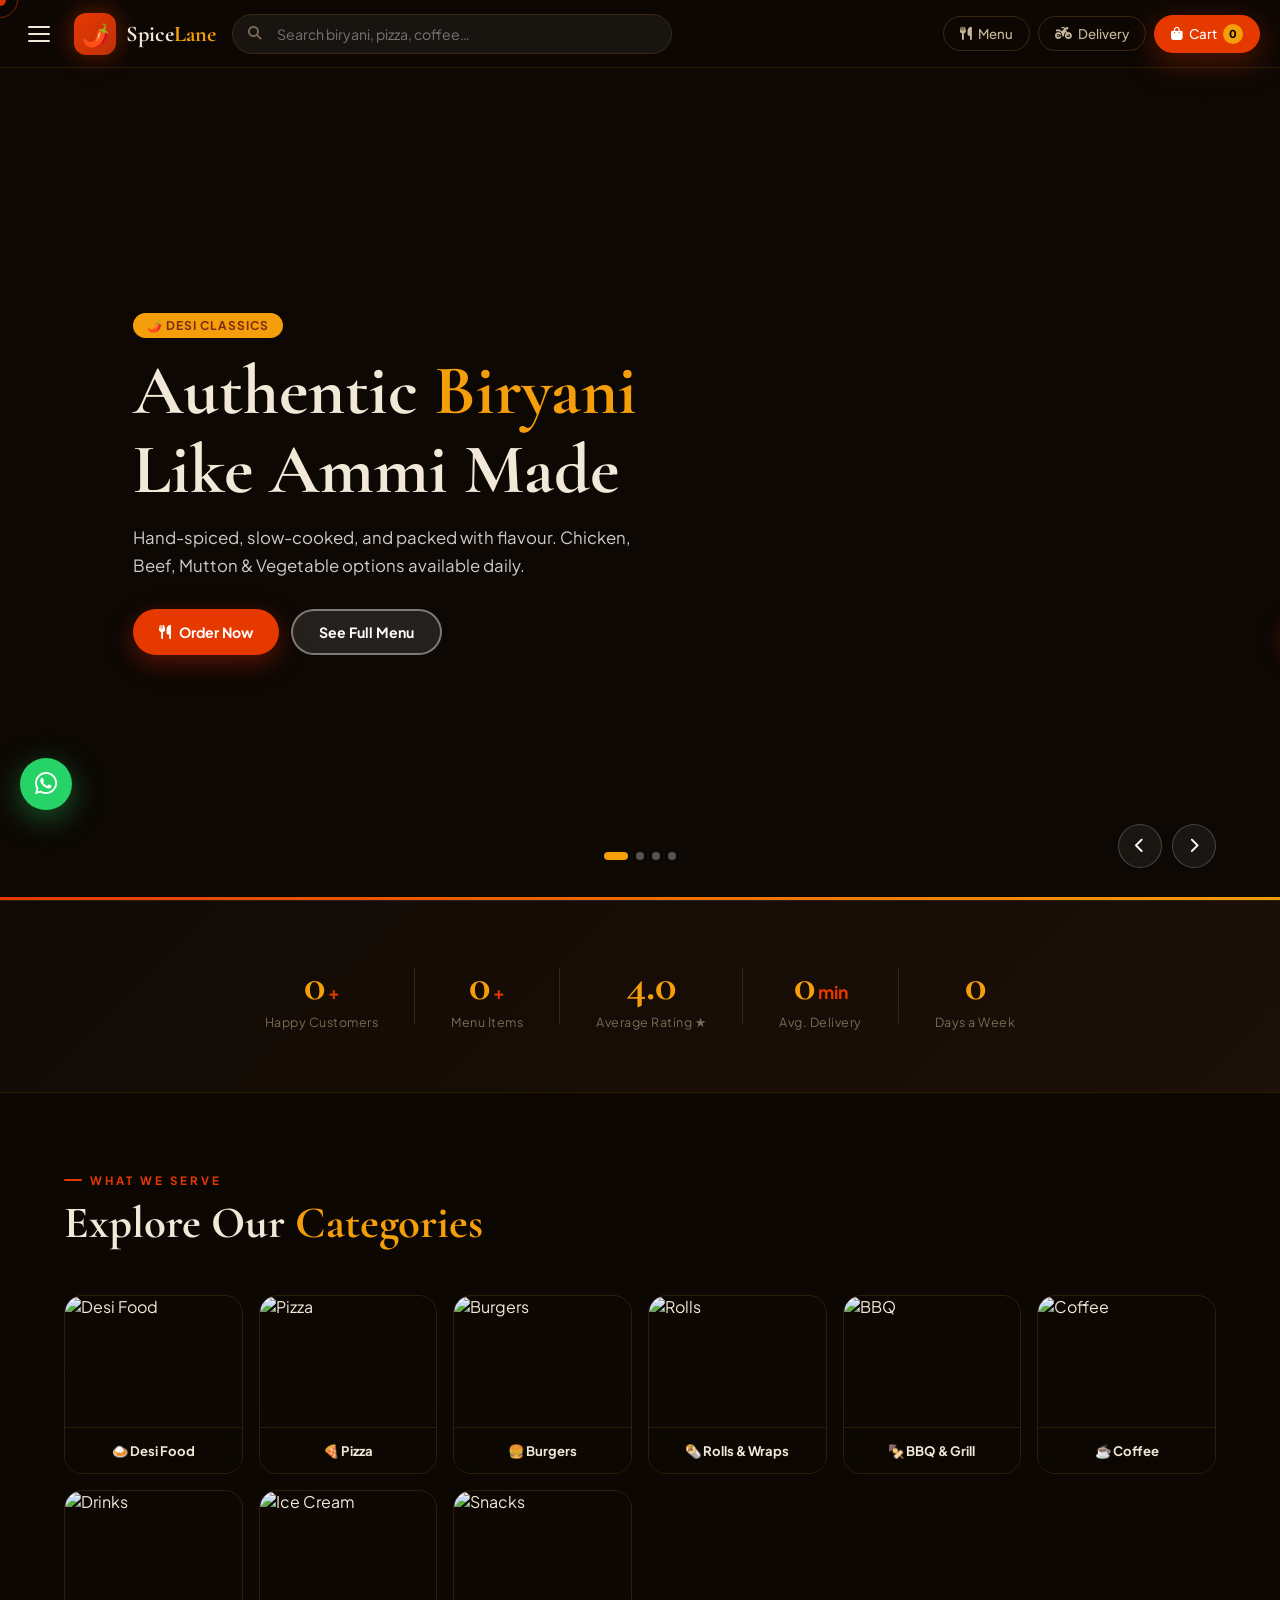
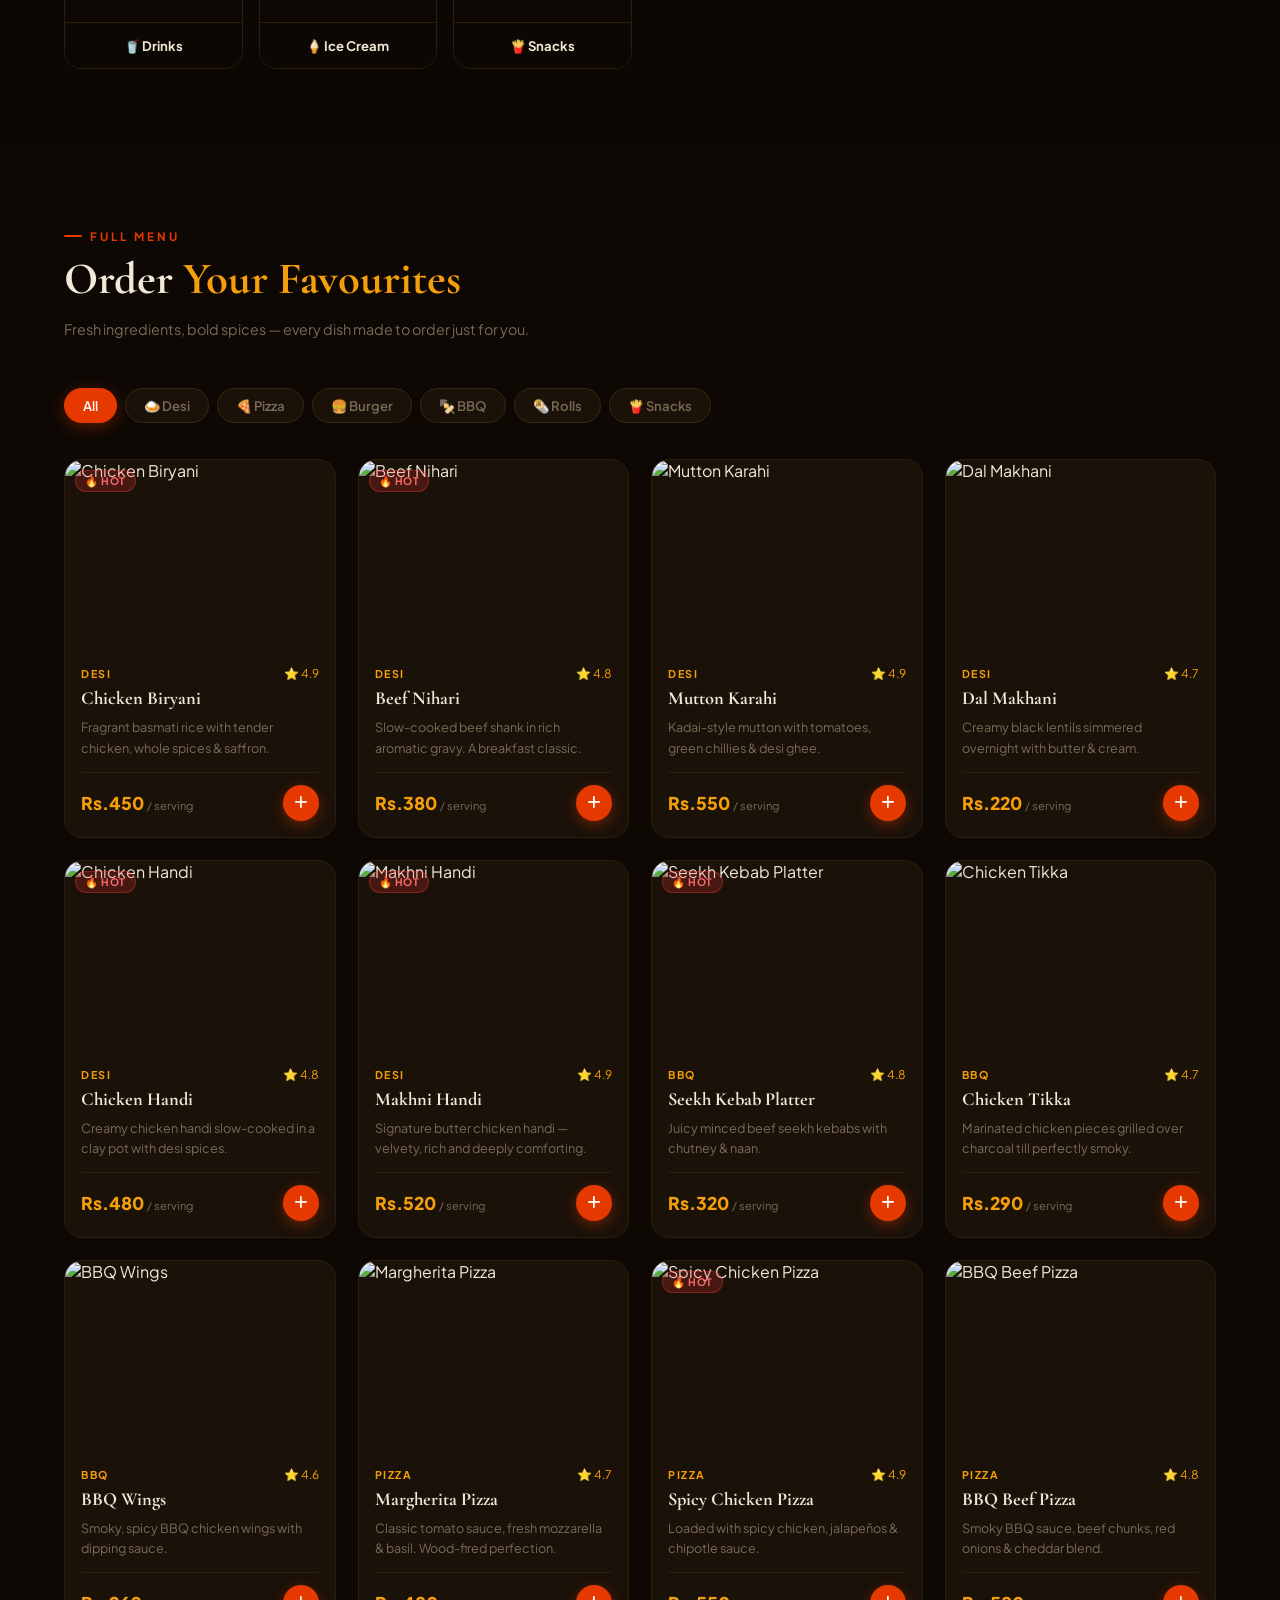
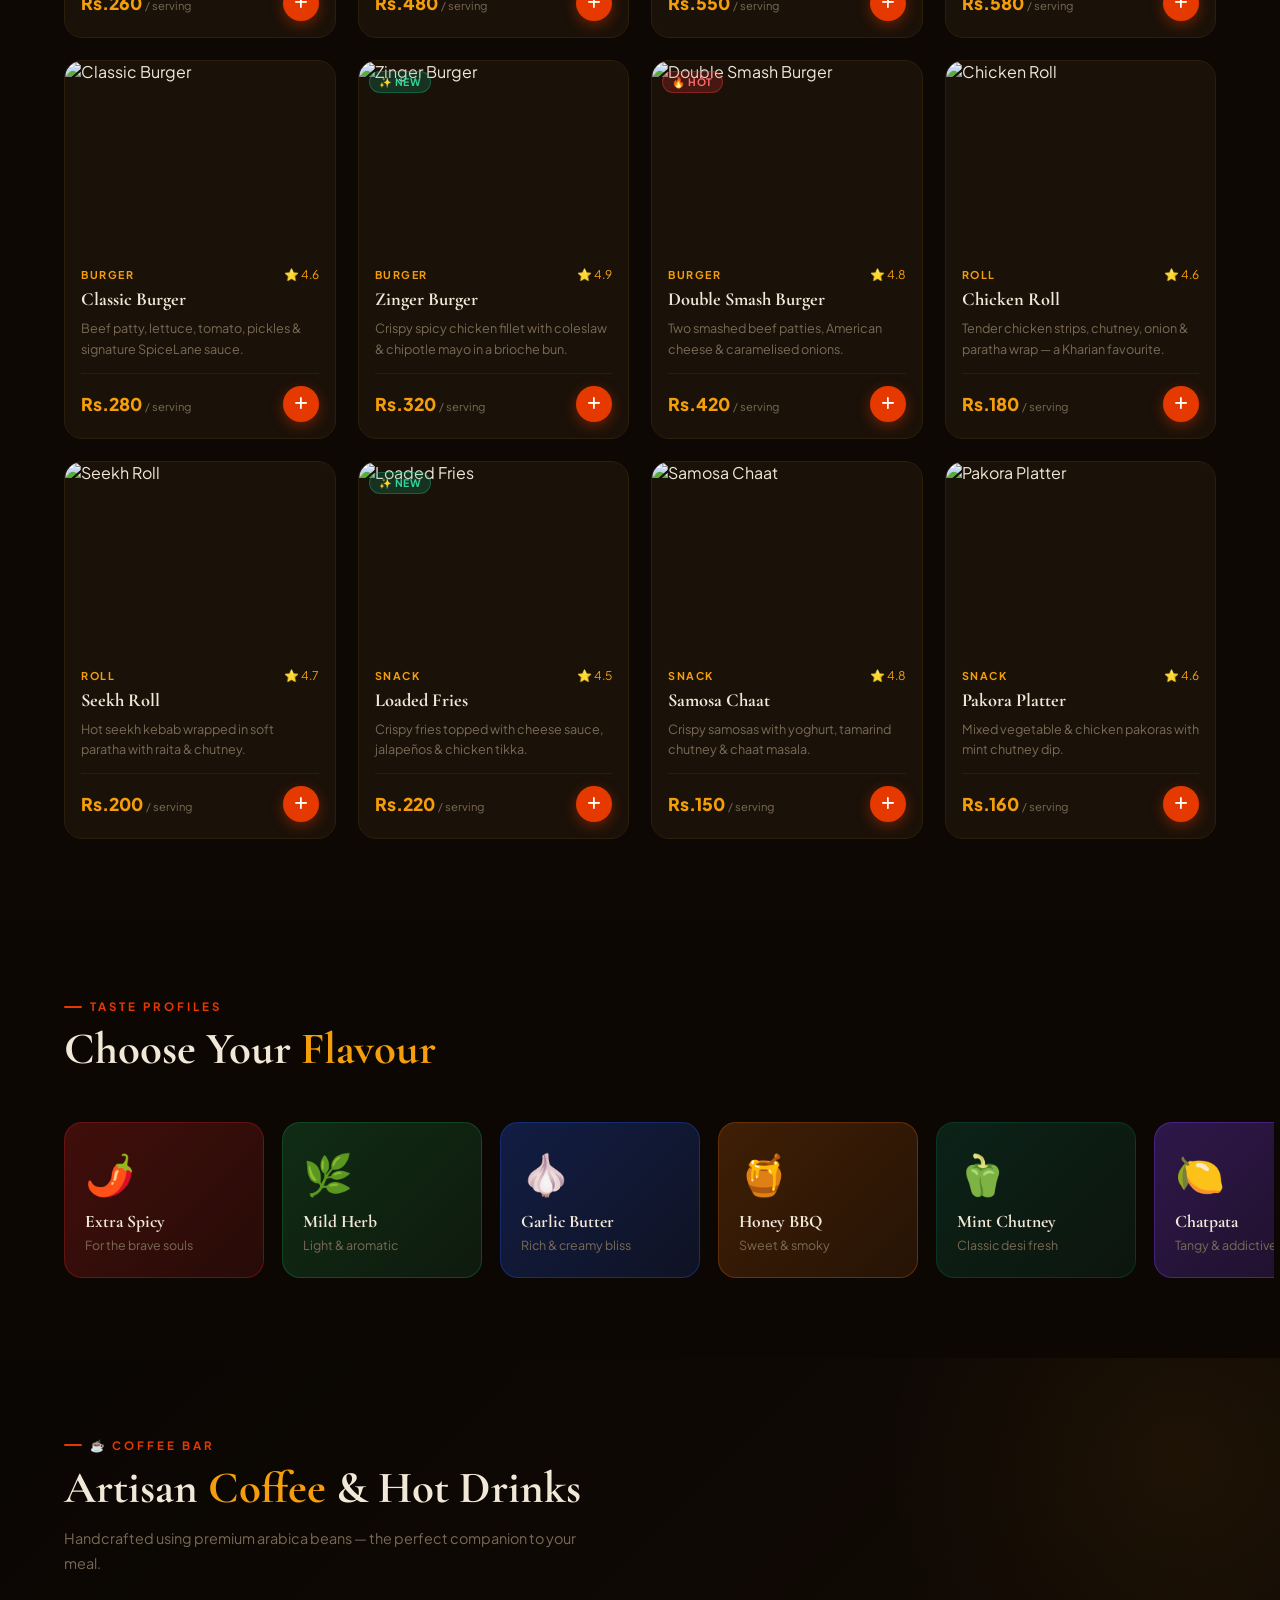
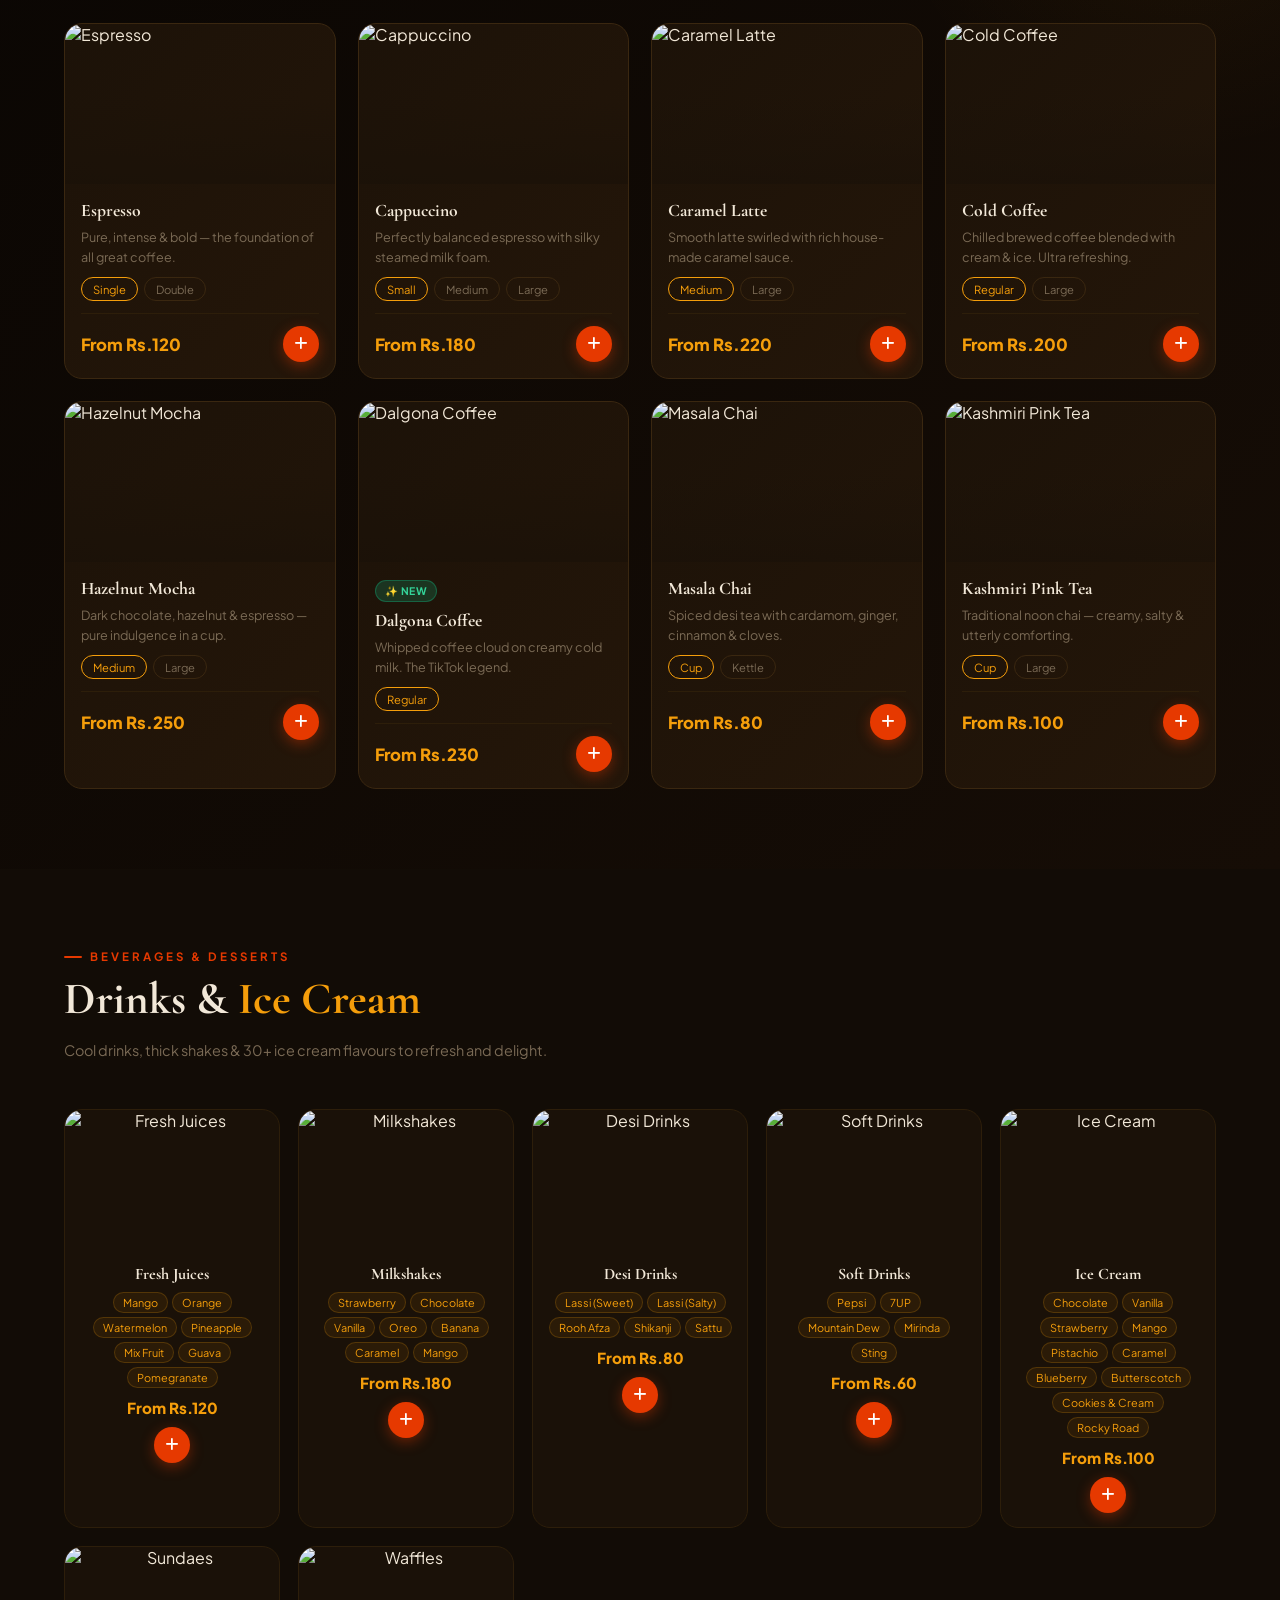
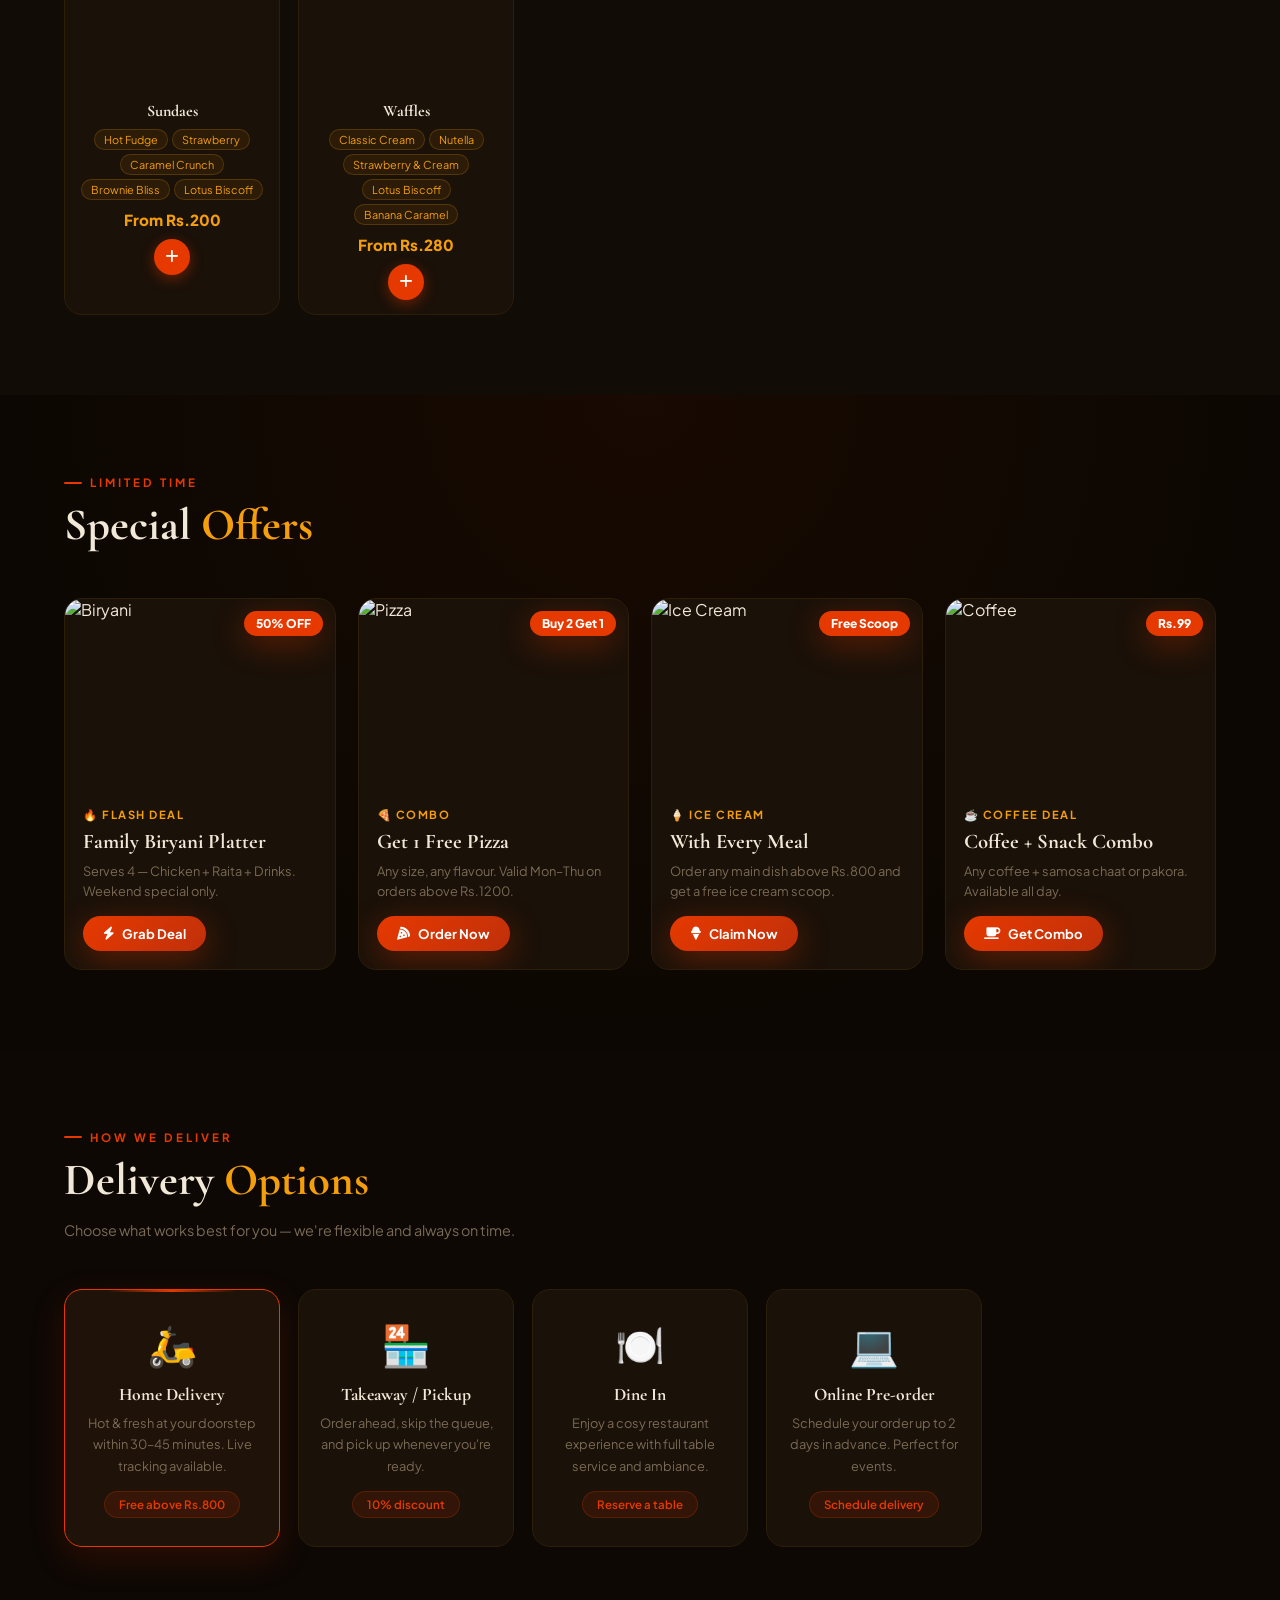
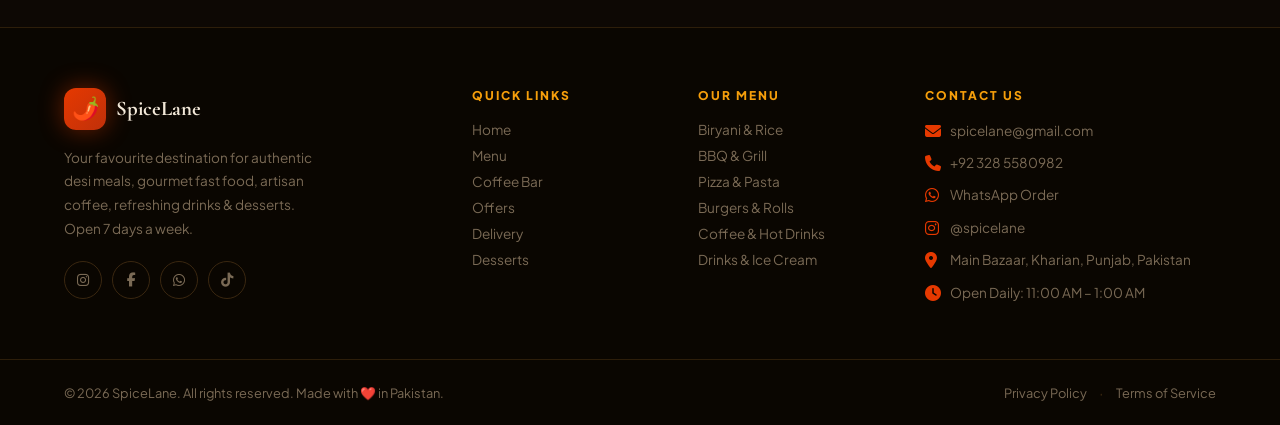
==== commit 5b898324: "Update index.html" ====
--- a/index.html
+++ b/index.html
@@ -1,660 +1,715 @@
 <!DOCTYPE html>
 <html lang="en">
+
 <head>
-  <meta charset="UTF-8"/>
-  <meta name="viewport" content="width=device-width, initial-scale=1.0"/>
+  <meta charset="UTF-8" />
+  <meta name="viewport" content="width=device-width, initial-scale=1.0" />
   <title>SpiceLane – Desi & Fast Food</title>
-  <link rel="icon" href="data:image/svg+xml,<svg xmlns='http://www.w3.org/2000/svg' viewBox='0 0 100 100'><text y='.9em' font-size='90'>🌶️</text></svg>"/>
-  <link href="https://fonts.googleapis.com/css2?family=Cormorant+Garamond:wght@400;600;700;800&family=Plus+Jakarta+Sans:wght@300;400;500;600;700&display=swap" rel="stylesheet"/>
-  <link rel="stylesheet" href="https://cdnjs.cloudflare.com/ajax/libs/font-awesome/6.5.0/css/all.min.css"/>
-  <link rel="stylesheet" href="foodshop.css"/>
+  <link rel="icon"
+    href="data:image/svg+xml,<svg xmlns='http://www.w3.org/2000/svg' viewBox='0 0 100 100'><text y='.9em' font-size='90'>🌶️</text></svg>" />
+  <link
+    href="https://fonts.googleapis.com/css2?family=Cormorant+Garamond:wght@400;600;700;800&family=Plus+Jakarta+Sans:wght@300;400;500;600;700&display=swap"
+    rel="stylesheet" />
+  <link rel="stylesheet" href="https://cdnjs.cloudflare.com/ajax/libs/font-awesome/6.5.0/css/all.min.css" />
+  <link rel="stylesheet" href="foodshop.css" />
   <script src="https://cdn.jsdelivr.net/npm/@emailjs/browser@3/dist/email.min.js"></script>
 </head>
+
 <body>
 
-<!-- ══ CURSOR ══ -->
-<div class="custom-cursor" id="cursor"></div>
-<div class="cursor-follower" id="cursorFollower"></div>
-
-<!-- ══ LOADER ══ -->
-<div class="page-loader" id="pageLoader">
-  <div class="loader-inner">
-    <div class="loader-logo">🌶️</div>
-    <div class="loader-brand">Spice<span>Lane</span></div>
-    <div class="loader-bar"><div class="loader-progress" id="loaderProgress"></div></div>
-    <div class="loader-text">Preparing your feast…</div>
+  <!-- ══ CURSOR ══ -->
+  <div class="custom-cursor" id="cursor"></div>
+  <div class="cursor-follower" id="cursorFollower"></div>
+
+  <!-- ══ LOADER ══ -->
+  <div class="page-loader" id="pageLoader">
+    <div class="loader-inner">
+      <div class="loader-logo">🌶️</div>
+      <div class="loader-brand">Spice<span>Lane</span></div>
+      <div class="loader-bar">
+        <div class="loader-progress" id="loaderProgress"></div>
+      </div>
+      <div class="loader-text">Preparing your feast…</div>
+    </div>
   </div>
-</div>
-
-<!-- ══ TOAST ══ -->
-<div class="toast" id="toast">
-  <i class="fas fa-check-circle"></i>
-  <span id="toastMsg">Item added!</span>
-</div>
-
-<!-- ══ WHATSAPP FLOAT ══ -->
-<a href="https://wa.me/923285580982?text=Hello%2C%20I'd%20like%20to%20place%20an%20order" target="_blank" class="whatsapp-float" title="Order on WhatsApp">
-  <i class="fab fa-whatsapp"></i>
-  <span class="wa-tooltip">Order Now</span>
-</a>
-
-<!-- ══ SCROLL TO TOP ══ -->
-<button class="scroll-top" id="scrollTop" onclick="window.scrollTo({top:0,behavior:'smooth'})">
-  <i class="fas fa-arrow-up"></i>
-</button>
-
-<!-- ══════════ NAVBAR ══════════ -->
-<nav id="navbar">
-  <div class="nav-inner">
-    <button class="burger-btn" onclick="toggleDrawer()" aria-label="Menu">
-      <span></span><span></span><span></span>
-    </button>
-    <a href="#" class="nav-logo">
-      <div class="logo-icon">🌶️</div>
-      <span>Spice<b>Lane</b></span>
-    </a>
-    <div class="search-wrap" id="searchWrap">
-      <i class="fas fa-search search-icon"></i>
-      <input type="text" id="searchInput" placeholder="Search biryani, pizza, coffee…"
-             oninput="handleSearch(this.value)"
-             onblur="hideSearchResults()"
-             onfocus="if(this.value.trim())handleSearch(this.value)"/>
-      <div class="search-results" id="searchResults"></div>
-    </div>
-    <div class="nav-actions">
-      <button class="nav-btn" onclick="smoothScroll('#menu')">
-        <i class="fas fa-utensils"></i><span>Menu</span>
+
+  <!-- ══ TOAST ══ -->
+  <div class="toast" id="toast">
+    <i class="fas fa-check-circle"></i>
+    <span id="toastMsg">Item added!</span>
+  </div>
+
+  <!-- ══ WHATSAPP FLOAT ══ -->
+  <a href="https://wa.me/923285580982?text=Hello%2C%20I'd%20like%20to%20place%20an%20order" target="_blank"
+    class="whatsapp-float" title="Order on WhatsApp">
+    <i class="fab fa-whatsapp"></i>
+    <span class="wa-tooltip">Order Now</span>
+  </a>
+
+  <!-- ══ SCROLL TO TOP ══ -->
+  <button class="scroll-top" id="scrollTop" onclick="window.scrollTo({top:0,behavior:'smooth'})">
+    <i class="fas fa-arrow-up"></i>
+  </button>
+
+  <!-- ══════════ NAVBAR ══════════ -->
+  <nav id="navbar">
+    <div class="nav-inner">
+      <button class="burger-btn" onclick="toggleDrawer()" aria-label="Menu">
+        <span></span><span></span><span></span>
       </button>
-      <button class="nav-btn" onclick="smoothScroll('#delivery')">
-        <i class="fas fa-motorcycle"></i><span>Delivery</span>
+      <a href="#" class="nav-logo">
+        <div class="logo-icon">🌶️</div>
+        <span>Spice<b>Lane</b></span>
+      </a>
+      <div class="search-wrap" id="searchWrap">
+        <i class="fas fa-search search-icon"></i>
+        <input type="text" id="searchInput" placeholder="Search biryani, pizza, coffee…"
+          oninput="handleSearch(this.value)" onblur="hideSearchResults()"
+          onfocus="if(this.value.trim())handleSearch(this.value)" />
+        <div class="search-results" id="searchResults"></div>
+      </div>
+      <div class="nav-actions">
+        <button class="nav-btn" onclick="smoothScroll('#menu')">
+          <i class="fas fa-utensils"></i><span>Menu</span>
+        </button>
+        <button class="nav-btn" onclick="smoothScroll('#delivery')">
+          <i class="fas fa-motorcycle"></i><span>Delivery</span>
+        </button>
+        <button class="nav-btn cart-trigger" onclick="toggleCart()">
+          <i class="fas fa-shopping-bag"></i><span>Cart</span>
+          <div class="cart-count" id="cartCount">0</div>
+        </button>
+      </div>
+    </div>
+  </nav>
+
+  <!-- ══ DRAWER ══ -->
+  <div class="overlay" id="overlay" onclick="closeDrawer()"></div>
+  <div class="drawer" id="drawer">
+    <div class="drawer-header">
+      <div class="drawer-brand">
+        <div class="logo-icon small">🌶️</div>
+        <span>Spice<b>Lane</b></span>
+      </div>
+      <button class="drawer-close" onclick="closeDrawer()"><i class="fas fa-times"></i></button>
+    </div>
+    <ul class="drawer-menu">
+      <li><a href="#hero" onclick="closeDrawer()"><i class="fas fa-home"></i>Home</a></li>
+      <li><a href="#categories" onclick="closeDrawer()"><i class="fas fa-th-large"></i>Categories</a></li>
+      <li><a href="#menu" onclick="closeDrawer()"><i class="fas fa-utensils"></i>Full Menu<span
+            class="d-badge hot">HOT</span></a></li>
+      <li><a href="#coffee" onclick="closeDrawer()"><i class="fas fa-coffee"></i>Coffee Bar<span
+            class="d-badge new">NEW</span></a></li>
+      <li><a href="#drinks" onclick="closeDrawer()"><i class="fas fa-glass-whiskey"></i>Drinks & Desserts</a></li>
+      <li><a href="#offers" onclick="closeDrawer()"><i class="fas fa-tags"></i>Special Offers</a></li>
+      <li><a href="#delivery" onclick="closeDrawer()"><i class="fas fa-motorcycle"></i>Delivery</a></li>
+      <li><a href="#footer" onclick="closeDrawer()"><i class="fas fa-phone"></i>Contact Us</a></li>
+    </ul>
+    <div class="drawer-delivery">
+      <h4><i class="fas fa-truck"></i> Order Type</h4>
+      <label class="delivery-opt active" id="opt-delivery">
+        <input type="radio" name="otype" value="delivery" checked onchange="setOrderType(this)" />
+        <span class="opt-icon">🛵</span><span>Home Delivery</span>
+      </label>
+      <label class="delivery-opt" id="opt-pickup">
+        <input type="radio" name="otype" value="pickup" onchange="setOrderType(this)" />
+        <span class="opt-icon">🏪</span><span>Takeaway</span>
+      </label>
+      <label class="delivery-opt" id="opt-dine">
+        <input type="radio" name="otype" value="dine" onchange="setOrderType(this)" />
+        <span class="opt-icon">🍽️</span><span>Dine In</span>
+      </label>
+      <label class="delivery-opt" id="opt-online">
+        <input type="radio" name="otype" value="online" onchange="setOrderType(this)" />
+        <span class="opt-icon">💻</span><span>Pre-order</span>
+      </label>
+    </div>
+  </div>
+
+  <!-- ══ HERO SLIDER ══ -->
+  <section class="hero" id="hero">
+    <div class="slides" id="slides">
+      <div class="slide">
+        <div class="slide-bg"
+          style="background-image:url('https://images.unsplash.com/photo-1631515243349-e0cb75fb8d3a?w=1600&q=80');">
+        </div>
+        <div class="slide-content fade-up visible">
+          <div class="slide-tag">🌶️ Desi Classics</div>
+          <h1>Authentic <span>Biryani</span><br />Like Ammi Made</h1>
+          <p>Hand-spiced, slow-cooked, and packed with flavour. Chicken, Beef, Mutton & Vegetable options available
+            daily.</p>
+          <div class="slide-btns">
+            <a href="#menu" class="btn btn-red"><i class="fas fa-utensils"></i> Order Now</a>
+            <a href="#menu" class="btn btn-outline">See Full Menu</a>
+          </div>
+        </div>
+      </div>
+      <div class="slide">
+        <div class="slide-bg"
+          style="background-image:url('https://images.unsplash.com/photo-1565299624946-b28f40a0ae38?w=1600&q=80');">
+        </div>
+        <div class="slide-content">
+          <div class="slide-tag">🍕 Fast Food</div>
+          <h1>Wood-Fire <span>Pizza</span><br />& Gourmet Burgers</h1>
+          <p>Classic, BBQ, Spicy & Loaded — every pizza and burger crafted to perfection with premium ingredients.</p>
+          <div class="slide-btns">
+            <a href="#menu" class="btn btn-red"><i class="fas fa-utensils"></i> Order Now</a>
+            <a href="#delivery" class="btn btn-outline">Delivery Info</a>
+          </div>
+        </div>
+      </div>
+      <div class="slide">
+        <div class="slide-bg"
+          style="background-image:url('https://images.unsplash.com/photo-1511920170033-f8396924c348?w=1600&q=80');">
+        </div>
+        <div class="slide-content">
+          <div class="slide-tag">☕ Coffee Bar</div>
+          <h1>Premium <span>Coffee</span><br />& Hot Beverages</h1>
+          <p>From rich espresso to creamy lattes — our baristas craft every cup with passion and precision.</p>
+          <div class="slide-btns">
+            <a href="#coffee" class="btn btn-red"><i class="fas fa-coffee"></i> Coffee Menu</a>
+            <a href="#offers" class="btn btn-outline">Today's Deals</a>
+          </div>
+        </div>
+      </div>
+      <div class="slide">
+        <div class="slide-bg"
+          style="background-image:url('https://images.unsplash.com/photo-1499744937866-d7e566a20a61?w=1600&q=80');">
+        </div>
+        <div class="slide-content">
+          <div class="slide-tag">🍦 Desserts</div>
+          <h1>Cool Down with<br /><span>Ice Cream</span> & Shakes</h1>
+          <p>30+ flavours, sundaes, waffles & thick shakes to sweeten every moment of your day.</p>
+          <div class="slide-btns">
+            <a href="#drinks" class="btn btn-red"><i class="fas fa-ice-cream"></i> Explore Desserts</a>
+            <a href="#offers" class="btn btn-outline">Today's Deals</a>
+          </div>
+        </div>
+      </div>
+    </div>
+    <!-- Progress Bar -->
+    <div class="slide-progress-bar">
+      <div class="slide-progress-fill" id="slideProgressFill"></div>
+    </div>
+    <div class="dots" id="dots">
+      <div class="dot active" onclick="goSlide(0)"></div>
+      <div class="dot" onclick="goSlide(1)"></div>
+      <div class="dot" onclick="goSlide(2)"></div>
+      <div class="dot" onclick="goSlide(3)"></div>
+    </div>
+    <div class="slide-arrows">
+      <button class="arrow-btn" onclick="changeSlide(-1)"><i class="fas fa-chevron-left"></i></button>
+      <button class="arrow-btn" onclick="changeSlide(1)"><i class="fas fa-chevron-right"></i></button>
+    </div>
+  </section>
+
+  <!-- ══ STATS ══ -->
+  <div class="stats-section">
+    <div class="stats-inner">
+      <div class="stat-item reveal">
+        <div class="stat-num" data-target="12000">0</div>
+        <div class="stat-plus">+</div>
+        <div class="stat-label">Happy Customers</div>
+      </div>
+      <div class="stat-divider"></div>
+      <div class="stat-item reveal">
+        <div class="stat-num" data-target="50">0</div>
+        <div class="stat-plus">+</div>
+        <div class="stat-label">Menu Items</div>
+      </div>
+      <div class="stat-divider"></div>
+      <div class="stat-item reveal">
+        <div class="stat-num" data-target="49">4.0</div>
+        <div class="stat-plus"></div>
+        <div class="stat-label">Average Rating ★</div>
+      </div>
+      <div class="stat-divider"></div>
+      <div class="stat-item reveal">
+        <div class="stat-num" data-target="30">0</div>
+        <div class="stat-plus">min</div>
+        <div class="stat-label">Avg. Delivery</div>
+      </div>
+      <div class="stat-divider"></div>
+      <div class="stat-item reveal">
+        <div class="stat-num" data-target="7">0</div>
+        <div class="stat-plus"></div>
+        <div class="stat-label">Days a Week</div>
+      </div>
+    </div>
+  </div>
+
+  <!-- ══ CATEGORIES ══ -->
+  <section class="categories-section" id="categories">
+    <div class="section-header reveal">
+      <div class="section-kicker">What We Serve</div>
+      <h2 class="section-title">Explore Our <em>Categories</em></h2>
+    </div>
+    <div class="cat-grid">
+      <a href="#menu" class="cat-card reveal" onclick="filterMenu('desi',null)" style="--delay:0.05s">
+        <div class="cat-img-wrap">
+          <img src="https://images.unsplash.com/photo-1585937421612-70a008356fbe?w=400&q=80" alt="Desi Food"
+            loading="lazy" />
+          <div class="cat-glow"></div>
+        </div>
+        <div class="cat-label">🍛 Desi Food</div>
+      </a>
+      <a href="#menu" class="cat-card reveal" onclick="filterMenu('pizza',null)" style="--delay:0.10s">
+        <div class="cat-img-wrap">
+          <img src="https://images.unsplash.com/photo-1574071318508-1cdbab80d002?w=400&q=80" alt="Pizza"
+            loading="lazy" />
+          <div class="cat-glow"></div>
+        </div>
+        <div class="cat-label">🍕 Pizza</div>
+      </a>
+      <a href="#menu" class="cat-card reveal" onclick="filterMenu('burger',null)" style="--delay:0.15s">
+        <div class="cat-img-wrap">
+          <img src="https://images.unsplash.com/photo-1568901346375-23c9450c58cd?w=400&q=80" alt="Burgers"
+            loading="lazy" />
+          <div class="cat-glow"></div>
+        </div>
+        <div class="cat-label">🍔 Burgers</div>
+      </a>
+      <a href="#menu" class="cat-card reveal" onclick="filterMenu('roll',null)" style="--delay:0.20s">
+        <div class="cat-img-wrap">
+          <img src="https://images.unsplash.com/photo-1626700051175-6818013e1d4f?w=400&q=80" alt="Rolls"
+            loading="lazy" />
+          <div class="cat-glow"></div>
+        </div>
+        <div class="cat-label">🌯 Rolls & Wraps</div>
+      </a>
+      <a href="#menu" class="cat-card reveal" onclick="filterMenu('bbq',null)" style="--delay:0.25s">
+        <div class="cat-img-wrap">
+          <img src="https://images.unsplash.com/photo-1529193591184-b1d58069ecdd?w=400&q=80" alt="BBQ" loading="lazy" />
+          <div class="cat-glow"></div>
+        </div>
+        <div class="cat-label">🍢 BBQ & Grill</div>
+      </a>
+      <a href="#coffee" class="cat-card reveal" style="--delay:0.30s">
+        <div class="cat-img-wrap">
+          <img src="https://images.unsplash.com/photo-1509042239860-f550ce710b93?w=400&q=80" alt="Coffee"
+            loading="lazy" />
+          <div class="cat-glow"></div>
+        </div>
+        <div class="cat-label">☕ Coffee</div>
+      </a>
+      <a href="#drinks" class="cat-card reveal" style="--delay:0.35s">
+        <div class="cat-img-wrap">
+          <img src="https://images.unsplash.com/photo-1513558161293-cdaf765ed2fd?w=400&q=80" alt="Drinks"
+            loading="lazy" />
+          <div class="cat-glow"></div>
+        </div>
+        <div class="cat-label">🥤 Drinks</div>
+      </a>
+      <a href="#drinks" class="cat-card reveal" style="--delay:0.40s">
+        <div class="cat-img-wrap">
+          <img src="https://images.unsplash.com/photo-1501443762994-82bd5dace89a?w=400&q=80" alt="Ice Cream"
+            loading="lazy" />
+          <div class="cat-glow"></div>
+        </div>
+        <div class="cat-label">🍦 Ice Cream</div>
+      </a>
+      <a href="#menu" class="cat-card reveal" onclick="filterMenu('snack',null)" style="--delay:0.45s">
+        <div class="cat-img-wrap">
+          <!-- Fixed: proper snacks/fries image -->
+          <img src="https://images.unsplash.com/photo-1573080496219-bb080dd4f877?w=400&q=80" alt="Snacks"
+            loading="lazy" />
+          <div class="cat-glow"></div>
+        </div>
+        <div class="cat-label">🍟 Snacks</div>
+      </a>
+    </div>
+  </section>
+
+  <!-- ══ MENU ══ -->
+  <section id="menu" class="menu-section">
+    <div class="section-header reveal">
+      <div class="section-kicker">Full Menu</div>
+      <h2 class="section-title">Order <em>Your Favourites</em></h2>
+      <p class="section-sub">Fresh ingredients, bold spices — every dish made to order just for you.</p>
+    </div>
+    <div class="menu-filters reveal" id="menuFilters">
+      <button class="filter-btn active" onclick="filterMenu('all',this)">All</button>
+      <button class="filter-btn" onclick="filterMenu('desi',this)">🍛 Desi</button>
+      <button class="filter-btn" onclick="filterMenu('pizza',this)">🍕 Pizza</button>
+      <button class="filter-btn" onclick="filterMenu('burger',this)">🍔 Burger</button>
+      <button class="filter-btn" onclick="filterMenu('bbq',this)">🍢 BBQ</button>
+      <button class="filter-btn" onclick="filterMenu('roll',this)">🌯 Rolls</button>
+      <button class="filter-btn" onclick="filterMenu('snack',this)">🍟 Snacks</button>
+    </div>
+    <div class="menu-grid" id="menuGrid"></div>
+  </section>
+
+  <!-- ══ FLAVOUR BANNER ══ -->
+  <section class="flavours-section" id="flavours">
+    <div class="section-header reveal">
+      <div class="section-kicker">Taste Profiles</div>
+      <h2 class="section-title">Choose Your <em>Flavour</em></h2>
+    </div>
+    <div class="flavour-scroll">
+      <div class="flavour-track">
+        <div class="flavour-card" style="--fc:#b91c1c">
+          <div class="fc-emoji">🌶️</div>
+          <h3>Extra Spicy</h3>
+          <p>For the brave souls</p>
+        </div>
+        <div class="flavour-card" style="--fc:#15803d">
+          <div class="fc-emoji">🌿</div>
+          <h3>Mild Herb</h3>
+          <p>Light & aromatic</p>
+        </div>
+        <div class="flavour-card" style="--fc:#1d4ed8">
+          <div class="fc-emoji">🧄</div>
+          <h3>Garlic Butter</h3>
+          <p>Rich & creamy bliss</p>
+        </div>
+        <div class="flavour-card" style="--fc:#b45309">
+          <div class="fc-emoji">🍯</div>
+          <h3>Honey BBQ</h3>
+          <p>Sweet & smoky</p>
+        </div>
+        <div class="flavour-card" style="--fc:#065f46">
+          <div class="fc-emoji">🫑</div>
+          <h3>Mint Chutney</h3>
+          <p>Classic desi fresh</p>
+        </div>
+        <div class="flavour-card" style="--fc:#7c3aed">
+          <div class="fc-emoji">🍋</div>
+          <h3>Chatpata</h3>
+          <p>Tangy & addictive</p>
+        </div>
+        <!-- duplicates for infinite scroll -->
+        <div class="flavour-card" style="--fc:#b91c1c">
+          <div class="fc-emoji">🌶️</div>
+          <h3>Extra Spicy</h3>
+          <p>For the brave souls</p>
+        </div>
+        <div class="flavour-card" style="--fc:#15803d">
+          <div class="fc-emoji">🌿</div>
+          <h3>Mild Herb</h3>
+          <p>Light & aromatic</p>
+        </div>
+        <div class="flavour-card" style="--fc:#1d4ed8">
+          <div class="fc-emoji">🧄</div>
+          <h3>Garlic Butter</h3>
+          <p>Rich & creamy bliss</p>
+        </div>
+      </div>
+    </div>
+  </section>
+
+  <!-- ══ COFFEE SECTION ══ -->
+  <section class="coffee-section" id="coffee">
+    <div class="coffee-bg-art"></div>
+    <div class="section-header reveal">
+      <div class="section-kicker">☕ Coffee Bar</div>
+      <h2 class="section-title">Artisan <em>Coffee</em> & Hot Drinks</h2>
+      <p class="section-sub">Handcrafted using premium arabica beans — the perfect companion to your meal.</p>
+    </div>
+    <div class="coffee-grid reveal" id="coffeeGrid"></div>
+  </section>
+
+  <!-- ══ DRINKS & ICE CREAM ══ -->
+  <section id="drinks" class="drinks-section">
+    <div class="section-header reveal">
+      <div class="section-kicker">Beverages & Desserts</div>
+      <h2 class="section-title">Drinks & <em>Ice Cream</em></h2>
+      <p class="section-sub">Cool drinks, thick shakes & 30+ ice cream flavours to refresh and delight.</p>
+    </div>
+    <div class="drinks-grid reveal" id="drinksGrid"></div>
+  </section>
+
+  <!-- ══ SPECIAL OFFERS ══ -->
+  <section id="offers" class="offers-section">
+    <div class="offers-bg"></div>
+    <div class="section-header reveal">
+      <div class="section-kicker">Limited Time</div>
+      <h2 class="section-title">Special <em>Offers</em></h2>
+    </div>
+    <div class="offers-grid">
+      <div class="offer-card reveal" style="--delay:0s">
+        <div class="offer-img">
+          <img src="https://images.unsplash.com/photo-1631515243349-e0cb75fb8d3a?w=600&q=80" alt="Biryani"
+            loading="lazy" />
+          <div class="offer-badge">50% OFF</div>
+        </div>
+        <div class="offer-body">
+          <div class="offer-tag">🔥 Flash Deal</div>
+          <h3>Family Biryani Platter</h3>
+          <p>Serves 4 — Chicken + Raita + Drinks. Weekend special only.</p>
+          <button class="btn btn-fire sm" onclick="showOrder()"><i class="fas fa-bolt"></i>Grab Deal</button>
+        </div>
+      </div>
+      <div class="offer-card reveal" style="--delay:0.1s">
+        <div class="offer-img">
+          <img src="https://images.unsplash.com/photo-1574071318508-1cdbab80d002?w=600&q=80" alt="Pizza"
+            loading="lazy" />
+          <div class="offer-badge">Buy 2 Get 1</div>
+        </div>
+        <div class="offer-body">
+          <div class="offer-tag">🍕 Combo</div>
+          <h3>Get 1 Free Pizza</h3>
+          <p>Any size, any flavour. Valid Mon–Thu on orders above Rs.1200.</p>
+          <button class="btn btn-fire sm" onclick="showOrder()"><i class="fas fa-pizza-slice"></i>Order Now</button>
+        </div>
+      </div>
+      <div class="offer-card reveal" style="--delay:0.2s">
+        <div class="offer-img">
+          <img src="https://images.unsplash.com/photo-1501443762994-82bd5dace89a?w=600&q=80" alt="Ice Cream"
+            loading="lazy" />
+          <div class="offer-badge">Free Scoop</div>
+        </div>
+        <div class="offer-body">
+          <div class="offer-tag">🍦 Ice Cream</div>
+          <h3>With Every Meal</h3>
+          <p>Order any main dish above Rs.800 and get a free ice cream scoop.</p>
+          <button class="btn btn-fire sm" onclick="showOrder()"><i class="fas fa-ice-cream"></i>Claim Now</button>
+        </div>
+      </div>
+      <div class="offer-card reveal" style="--delay:0.3s">
+        <div class="offer-img">
+          <img src="https://images.unsplash.com/photo-1509042239860-f550ce710b93?w=600&q=80" alt="Coffee"
+            loading="lazy" />
+          <div class="offer-badge">Rs.99</div>
+        </div>
+        <div class="offer-body">
+          <div class="offer-tag">☕ Coffee Deal</div>
+          <h3>Coffee + Snack Combo</h3>
+          <p>Any coffee + samosa chaat or pakora. Available all day.</p>
+          <button class="btn btn-fire sm" onclick="showOrder()"><i class="fas fa-coffee"></i>Get Combo</button>
+        </div>
+      </div>
+    </div>
+  </section>
+
+  <!-- ══ DELIVERY TYPES ══ -->
+  <section class="delivery-section" id="delivery">
+    <div class="section-header reveal">
+      <div class="section-kicker">How We Deliver</div>
+      <h2 class="section-title">Delivery <em>Options</em></h2>
+      <p class="section-sub">Choose what works best for you — we're flexible and always on time.</p>
+    </div>
+    <div class="delivery-cards">
+      <div class="delivery-card active reveal" onclick="selectDelivery(this,'delivery')" style="--delay:0s">
+        <div class="dc-icon">🛵</div>
+        <h3>Home Delivery</h3>
+        <p>Hot & fresh at your doorstep within 30–45 minutes. Live tracking available.</p>
+        <span class="dc-tag">Free above Rs.800</span>
+      </div>
+      <div class="delivery-card reveal" onclick="selectDelivery(this,'pickup')" style="--delay:0.1s">
+        <div class="dc-icon">🏪</div>
+        <h3>Takeaway / Pickup</h3>
+        <p>Order ahead, skip the queue, and pick up whenever you're ready.</p>
+        <span class="dc-tag">10% discount</span>
+      </div>
+      <div class="delivery-card reveal" onclick="selectDelivery(this,'dine')" style="--delay:0.2s">
+        <div class="dc-icon">🍽️</div>
+        <h3>Dine In</h3>
+        <p>Enjoy a cosy restaurant experience with full table service and ambiance.</p>
+        <span class="dc-tag">Reserve a table</span>
+      </div>
+      <div class="delivery-card reveal" onclick="selectDelivery(this,'online')" style="--delay:0.3s">
+        <div class="dc-icon">💻</div>
+        <h3>Online Pre-order</h3>
+        <p>Schedule your order up to 2 days in advance. Perfect for events.</p>
+        <span class="dc-tag">Schedule delivery</span>
+      </div>
+    </div>
+  </section>
+
+  <!-- ══ CART PANEL ══ -->
+  <div class="cart-backdrop" id="cartBackdrop" onclick="toggleCart()"></div>
+  <div class="cart-panel" id="cartPanel">
+    <div class="cart-header">
+      <h2><i class="fas fa-shopping-bag"></i> Your Cart</h2>
+      <button class="cart-close" onclick="toggleCart()"><i class="fas fa-times"></i></button>
+    </div>
+    <ul class="cart-items" id="cartItems">
+      <div class="cart-empty">
+        <div class="cart-empty-icon">🛒</div>
+        <p>Your cart is empty</p>
+        <small>Add delicious items to get started</small>
+      </div>
+    </ul>
+    <div class="cart-footer">
+      <div class="cart-total" id="cartTotal" style="display:none">
+        <div class="total-row"><span>Subtotal</span><span id="subtotal">Rs.0</span></div>
+        <div class="total-row"><span>Delivery Fee</span><span id="deliveryFee">Rs.100</span></div>
+        <div class="total-row grand"><span>Total</span><span id="grandTotal">Rs.0</span></div>
+      </div>
+      <button class="btn btn-fire full" onclick="showOrder()" id="checkoutBtn" disabled>
+        <i class="fas fa-check-circle"></i> Proceed to Checkout
       </button>
-      <button class="nav-btn cart-trigger" onclick="toggleCart()">
-        <i class="fas fa-shopping-bag"></i><span>Cart</span>
-        <div class="cart-count" id="cartCount">0</div>
+      <button class="btn-ghost-sm" onclick="clearCart()">
+        <i class="fas fa-trash"></i> Clear Cart
       </button>
     </div>
   </div>
-</nav>
-
-<!-- ══ DRAWER ══ -->
-<div class="overlay" id="overlay" onclick="closeDrawer()"></div>
-<div class="drawer" id="drawer">
-  <div class="drawer-header">
-    <div class="drawer-brand">
-      <div class="logo-icon small">🌶️</div>
-      <span>Spice<b>Lane</b></span>
-    </div>
-    <button class="drawer-close" onclick="closeDrawer()"><i class="fas fa-times"></i></button>
+
+  <!-- ══ CUSTOMISE MODAL ══ -->
+  <div class="modal-overlay" id="customModal">
+    <div class="modal" id="customModalContent"></div>
   </div>
-  <ul class="drawer-menu">
-    <li><a href="#hero" onclick="closeDrawer()"><i class="fas fa-home"></i>Home</a></li>
-    <li><a href="#categories" onclick="closeDrawer()"><i class="fas fa-th-large"></i>Categories</a></li>
-    <li><a href="#menu" onclick="closeDrawer()"><i class="fas fa-utensils"></i>Full Menu<span class="d-badge hot">HOT</span></a></li>
-    <li><a href="#coffee" onclick="closeDrawer()"><i class="fas fa-coffee"></i>Coffee Bar<span class="d-badge new">NEW</span></a></li>
-    <li><a href="#drinks" onclick="closeDrawer()"><i class="fas fa-glass-whiskey"></i>Drinks & Desserts</a></li>
-    <li><a href="#offers" onclick="closeDrawer()"><i class="fas fa-tags"></i>Special Offers</a></li>
-    <li><a href="#delivery" onclick="closeDrawer()"><i class="fas fa-motorcycle"></i>Delivery</a></li>
-    <li><a href="#footer" onclick="closeDrawer()"><i class="fas fa-phone"></i>Contact Us</a></li>
-  </ul>
-  <div class="drawer-delivery">
-    <h4><i class="fas fa-truck"></i> Order Type</h4>
-    <label class="delivery-opt active" id="opt-delivery">
-      <input type="radio" name="otype" value="delivery" checked onchange="setOrderType(this)"/>
-      <span class="opt-icon">🛵</span><span>Home Delivery</span>
-    </label>
-    <label class="delivery-opt" id="opt-pickup">
-      <input type="radio" name="otype" value="pickup" onchange="setOrderType(this)"/>
-      <span class="opt-icon">🏪</span><span>Takeaway</span>
-    </label>
-    <label class="delivery-opt" id="opt-dine">
-      <input type="radio" name="otype" value="dine" onchange="setOrderType(this)"/>
-      <span class="opt-icon">🍽️</span><span>Dine In</span>
-    </label>
-    <label class="delivery-opt" id="opt-online">
-      <input type="radio" name="otype" value="online" onchange="setOrderType(this)"/>
-      <span class="opt-icon">💻</span><span>Pre-order</span>
-    </label>
-  </div>
-</div>
-
-<!-- ══ HERO SLIDER ══ -->
-<section class="hero" id="hero">
-  <div class="slides" id="slides">
-    <div class="slide">
-      <div class="slide-bg" style="background-image:url('https://images.unsplash.com/photo-1631515243349-e0cb75fb8d3a?w=1600&q=80');"></div>
-      <div class="slide-content fade-up visible">
-        <div class="slide-tag">🌶️ Desi Classics</div>
-        <h1>Authentic <span>Biryani</span><br/>Like Ammi Made</h1>
-        <p>Hand-spiced, slow-cooked, and packed with flavour. Chicken, Beef, Mutton & Vegetable options available daily.</p>
-        <div class="slide-btns">
-          <a href="#menu" class="btn btn-red"><i class="fas fa-utensils"></i> Order Now</a>
-          <a href="#menu" class="btn btn-outline">See Full Menu</a>
-        </div>
-      </div>
-    </div>
-    <div class="slide">
-      <div class="slide-bg" style="background-image:url('https://images.unsplash.com/photo-1565299624946-b28f40a0ae38?w=1600&q=80');"></div>
-      <div class="slide-content">
-        <div class="slide-tag">🍕 Fast Food</div>
-        <h1>Wood-Fire <span>Pizza</span><br/>& Gourmet Burgers</h1>
-        <p>Classic, BBQ, Spicy & Loaded — every pizza and burger crafted to perfection with premium ingredients.</p>
-        <div class="slide-btns">
-          <a href="#menu" class="btn btn-red"><i class="fas fa-utensils"></i> Order Now</a>
-          <a href="#delivery" class="btn btn-outline">Delivery Info</a>
-        </div>
-      </div>
-    </div>
-    <div class="slide">
-      <div class="slide-bg" style="background-image:url('https://images.unsplash.com/photo-1511920170033-f8396924c348?w=1600&q=80');"></div>
-      <div class="slide-content">
-        <div class="slide-tag">☕ Coffee Bar</div>
-        <h1>Premium <span>Coffee</span><br/>& Hot Beverages</h1>
-        <p>From rich espresso to creamy lattes — our baristas craft every cup with passion and precision.</p>
-        <div class="slide-btns">
-          <a href="#coffee" class="btn btn-red"><i class="fas fa-coffee"></i> Coffee Menu</a>
-          <a href="#offers" class="btn btn-outline">Today's Deals</a>
-        </div>
-      </div>
-    </div>
-    <div class="slide">
-      <div class="slide-bg" style="background-image:url('https://images.unsplash.com/photo-1499744937866-d7e566a20a61?w=1600&q=80');"></div>
-      <div class="slide-content">
-        <div class="slide-tag">🍦 Desserts</div>
-        <h1>Cool Down with<br/><span>Ice Cream</span> & Shakes</h1>
-        <p>30+ flavours, sundaes, waffles & thick shakes to sweeten every moment of your day.</p>
-        <div class="slide-btns">
-          <a href="#drinks" class="btn btn-red"><i class="fas fa-ice-cream"></i> Explore Desserts</a>
-          <a href="#offers" class="btn btn-outline">Today's Deals</a>
-        </div>
-      </div>
-    </div>
-  </div>
-  <div class="dots" id="dots">
-    <div class="dot active" onclick="goSlide(0)"></div>
-    <div class="dot" onclick="goSlide(1)"></div>
-    <div class="dot" onclick="goSlide(2)"></div>
-    <div class="dot" onclick="goSlide(3)"></div>
-  </div>
-  <div class="slide-arrows">
-    <button class="arrow-btn" onclick="changeSlide(-1)"><i class="fas fa-chevron-left"></i></button>
-    <button class="arrow-btn" onclick="changeSlide(1)"><i class="fas fa-chevron-right"></i></button>
-  </div>
-</section>
-
-<!-- ══ STATS ══ -->
-<div class="stats-section">
-  <div class="stats-inner">
-    <div class="stat-item reveal">
-      <div class="stat-num" data-target="12000">6000</div>
-      <div class="stat-plus">+</div>
-      <div class="stat-label">Happy Customers</div>
-    </div>
-    <div class="stat-divider"></div>
-    <div class="stat-item reveal">
-      <div class="stat-num" data-target="50">50</div>
-      <div class="stat-plus">+</div>
-      <div class="stat-label">Menu Items</div>
-    </div>
-    <div class="stat-divider"></div>
-    <div class="stat-item reveal">
-      <div class="stat-num" data-target="49">4.7</div>
-      <div class="stat-plus"></div>
-      <div class="stat-label">Average Rating ★</div>
-    </div>
-    <div class="stat-divider"></div>
-    <div class="stat-item reveal">
-      <div class="stat-num" data-target="30">30</div>
-      <div class="stat-plus">min</div>
-      <div class="stat-label">Avg. Delivery</div>
-    </div>
-    <div class="stat-divider"></div>
-    <div class="stat-item reveal">
-      <div class="stat-num" data-target="7">7</div>
-      <div class="stat-plus"></div>
-      <div class="stat-label">Days a Week</div>
-    </div>
-  </div>
-</div>
-
-<!-- ══ CATEGORIES ══ -->
-<section class="categories-section" id="categories">
-  <div class="section-header reveal">
-    <div class="section-kicker">What We Serve</div>
-    <h2 class="section-title">Explore Our <em>Categories</em></h2>
-  </div>
-  <div class="cat-grid">
-    <a href="#menu" class="cat-card reveal" onclick="filterMenu('desi',null)" style="--delay:0.05s">
-      <div class="cat-img-wrap">
-        <img src="https://images.unsplash.com/photo-1585937421612-70a008356fbe?w=400&q=80" alt="Desi Food" loading="lazy"/>
-        <div class="cat-glow"></div>
-      </div>
-      <div class="cat-label">🍛 Desi Food</div>
-    </a>
-    <a href="#menu" class="cat-card reveal" onclick="filterMenu('pizza',null)" style="--delay:0.10s">
-      <div class="cat-img-wrap">
-        <img src="https://images.unsplash.com/photo-1574071318508-1cdbab80d002?w=400&q=80" alt="Pizza" loading="lazy"/>
-        <div class="cat-glow"></div>
-      </div>
-      <div class="cat-label">🍕 Pizza</div>
-    </a>
-    <a href="#menu" class="cat-card reveal" onclick="filterMenu('burger',null)" style="--delay:0.15s">
-      <div class="cat-img-wrap">
-        <img src="https://images.unsplash.com/photo-1568901346375-23c9450c58cd?w=400&q=80" alt="Burgers" loading="lazy"/>
-        <div class="cat-glow"></div>
-      </div>
-      <div class="cat-label">🍔 Burgers</div>
-    </a>
-    <a href="#menu" class="cat-card reveal" onclick="filterMenu('roll',null)" style="--delay:0.20s">
-      <div class="cat-img-wrap">
-        <img src="https://images.unsplash.com/photo-1626700051175-6818013e1d4f?w=400&q=80" alt="Rolls" loading="lazy"/>
-        <div class="cat-glow"></div>
-      </div>
-      <div class="cat-label">🌯 Rolls & Wraps</div>
-    </a>
-    <a href="#menu" class="cat-card reveal" onclick="filterMenu('bbq',null)" style="--delay:0.25s">
-      <div class="cat-img-wrap">
-        <img src="https://images.unsplash.com/photo-1529193591184-b1d58069ecdd?w=400&q=80" alt="BBQ" loading="lazy"/>
-        <div class="cat-glow"></div>
-      </div>
-      <div class="cat-label">🍢 BBQ & Grill</div>
-    </a>
-    <a href="#coffee" class="cat-card reveal" style="--delay:0.30s">
-      <div class="cat-img-wrap">
-        <img src="https://images.unsplash.com/photo-1509042239860-f550ce710b93?w=400&q=80" alt="Coffee" loading="lazy"/>
-        <div class="cat-glow"></div>
-      </div>
-      <div class="cat-label">☕ Coffee</div>
-    </a>
-    <a href="#drinks" class="cat-card reveal" style="--delay:0.35s">
-      <div class="cat-img-wrap">
-        <img src="https://images.unsplash.com/photo-1513558161293-cdaf765ed2fd?w=400&q=80" alt="Drinks" loading="lazy"/>
-        <div class="cat-glow"></div>
-      </div>
-      <div class="cat-label">🥤 Drinks</div>
-    </a>
-    <a href="#drinks" class="cat-card reveal" style="--delay:0.40s">
-      <div class="cat-img-wrap">
-        <img src="https://images.unsplash.com/photo-1501443762994-82bd5dace89a?w=400&q=80" alt="Ice Cream" loading="lazy"/>
-        <div class="cat-glow"></div>
-      </div>
-      <div class="cat-label">🍦 Ice Cream</div>
-    </a>
-    <a href="#menu" class="cat-card reveal" onclick="filterMenu('snack',null)" style="--delay:0.45s">
-      <div class="cat-img-wrap">
-        <img src="https://images.unsplash.com/photo-1585325701165-c9aac31f4c78?w=400&q=80" alt="Snacks" loading="lazy"/>
-        <div class="cat-glow"></div>
-      </div>
-      <div class="cat-label">🍟 Snacks</div>
-    </a>
-  </div>
-</section>
-
-<!-- ══ MENU ══ -->
-<section id="menu" class="menu-section">
-  <div class="section-header reveal">
-    <div class="section-kicker">Full Menu</div>
-    <h2 class="section-title">Order <em>Your Favourites</em></h2>
-    <p class="section-sub">Fresh ingredients, bold spices — every dish made to order just for you.</p>
-  </div>
-  <div class="menu-filters reveal" id="menuFilters">
-    <button class="filter-btn active" onclick="filterMenu('all',this)">All</button>
-    <button class="filter-btn" onclick="filterMenu('desi',this)">🍛 Desi</button>
-    <button class="filter-btn" onclick="filterMenu('pizza',this)">🍕 Pizza</button>
-    <button class="filter-btn" onclick="filterMenu('burger',this)">🍔 Burger</button>
-    <button class="filter-btn" onclick="filterMenu('bbq',this)">🍢 BBQ</button>
-    <button class="filter-btn" onclick="filterMenu('roll',this)">🌯 Rolls</button>
-    <button class="filter-btn" onclick="filterMenu('snack',this)">🍟 Snacks</button>
-  </div>
-  <div class="menu-grid" id="menuGrid"></div>
-</section>
-
-<!-- ══ FLAVOUR BANNER ══ -->
-<section class="flavours-section" id="flavours">
-  <div class="section-header reveal">
-    <div class="section-kicker">Taste Profiles</div>
-    <h2 class="section-title">Choose Your <em>Flavour</em></h2>
-  </div>
-  <div class="flavour-scroll">
-    <div class="flavour-track">
-      <div class="flavour-card" style="--fc:#b91c1c">
-        <div class="fc-emoji">🌶️</div><h3>Extra Spicy</h3><p>For the brave souls</p>
-      </div>
-      <div class="flavour-card" style="--fc:#15803d">
-        <div class="fc-emoji">🌿</div><h3>Mild Herb</h3><p>Light & aromatic</p>
-      </div>
-      <div class="flavour-card" style="--fc:#1d4ed8">
-        <div class="fc-emoji">🧄</div><h3>Garlic Butter</h3><p>Rich & creamy bliss</p>
-      </div>
-      <div class="flavour-card" style="--fc:#b45309">
-        <div class="fc-emoji">🍯</div><h3>Honey BBQ</h3><p>Sweet & smoky</p>
-      </div>
-      <div class="flavour-card" style="--fc:#065f46">
-        <div class="fc-emoji">🫑</div><h3>Mint Chutney</h3><p>Classic desi fresh</p>
-      </div>
-      <div class="flavour-card" style="--fc:#7c3aed">
-        <div class="fc-emoji">🍋</div><h3>Chatpata</h3><p>Tangy & addictive</p>
-      </div>
-      <!-- duplicate for infinite scroll feel -->
-      <div class="flavour-card" style="--fc:#b91c1c">
-        <div class="fc-emoji">🌶️</div><h3>Extra Spicy</h3><p>For the brave souls</p>
-      </div>
-      <div class="flavour-card" style="--fc:#15803d">
-        <div class="fc-emoji">🌿</div><h3>Mild Herb</h3><p>Light & aromatic</p>
-      </div>
-      <div class="flavour-card" style="--fc:#1d4ed8">
-        <div class="fc-emoji">🧄</div><h3>Garlic Butter</h3><p>Rich & creamy bliss</p>
-      </div>
-    </div>
-  </div>
-</section>
-
-<!-- ══ COFFEE SECTION ══ -->
-<section class="coffee-section" id="coffee">
-  <div class="coffee-bg-art"></div>
-  <div class="section-header reveal">
-    <div class="section-kicker">☕ Coffee Bar</div>
-    <h2 class="section-title">Artisan <em>Coffee</em> & Hot Drinks</h2>
-    <p class="section-sub">Handcrafted using premium arabica beans — the perfect companion to your meal.</p>
-  </div>
-  <div class="coffee-grid reveal" id="coffeeGrid"></div>
-</section>
-
-<!-- ══ DRINKS & ICE CREAM ══ -->
-<section id="drinks" class="drinks-section">
-  <div class="section-header reveal">
-    <div class="section-kicker">Beverages & Desserts</div>
-    <h2 class="section-title">Drinks & <em>Ice Cream</em></h2>
-    <p class="section-sub">Cool drinks, thick shakes & 30+ ice cream flavours to refresh and delight.</p>
-  </div>
-  <div class="drinks-grid reveal" id="drinksGrid"></div>
-</section>
-
-<!-- ══ SPECIAL OFFERS ══ -->
-<section id="offers" class="offers-section">
-  <div class="offers-bg"></div>
-  <div class="section-header reveal">
-    <div class="section-kicker">Limited Time</div>
-    <h2 class="section-title">Special <em>Offers</em></h2>
-  </div>
-  <div class="offers-grid">
-    <div class="offer-card reveal" style="--delay:0s">
-      <div class="offer-img">
-        <img src="https://images.unsplash.com/photo-1631515243349-e0cb75fb8d3a?w=600&q=80" alt="Biryani" loading="lazy"/>
-        <div class="offer-badge">50% OFF</div>
-      </div>
-      <div class="offer-body">
-        <div class="offer-tag">🔥 Flash Deal</div>
-        <h3>Family Biryani Platter</h3>
-        <p>Serves 4 — Chicken + Raita + Drinks. Weekend special only.</p>
-        <button class="btn btn-fire sm" onclick="showOrder()"><i class="fas fa-bolt"></i>Grab Deal</button>
-      </div>
-    </div>
-    <div class="offer-card reveal" style="--delay:0.1s">
-      <div class="offer-img">
-        <img src="https://images.unsplash.com/photo-1574071318508-1cdbab80d002?w=600&q=80" alt="Pizza" loading="lazy"/>
-        <div class="offer-badge">Buy 2 Get 1</div>
-      </div>
-      <div class="offer-body">
-        <div class="offer-tag">🍕 Combo</div>
-        <h3>Get 1 Free Pizza</h3>
-        <p>Any size, any flavour. Valid Mon–Thu on orders above Rs.1200.</p>
-        <button class="btn btn-fire sm" onclick="showOrder()"><i class="fas fa-pizza-slice"></i>Order Now</button>
-      </div>
-    </div>
-    <div class="offer-card reveal" style="--delay:0.2s">
-      <div class="offer-img">
-        <img src="https://images.unsplash.com/photo-1501443762994-82bd5dace89a?w=600&q=80" alt="Ice Cream" loading="lazy"/>
-        <div class="offer-badge">Free Scoop</div>
-      </div>
-      <div class="offer-body">
-        <div class="offer-tag">🍦 Ice Cream</div>
-        <h3>With Every Meal</h3>
-        <p>Order any main dish above Rs.800 and get a free ice cream scoop.</p>
-        <button class="btn btn-fire sm" onclick="showOrder()"><i class="fas fa-ice-cream"></i>Claim Now</button>
-      </div>
-    </div>
-    <div class="offer-card reveal" style="--delay:0.3s">
-      <div class="offer-img">
-        <img src="https://images.unsplash.com/photo-1509042239860-f550ce710b93?w=600&q=80" alt="Coffee" loading="lazy"/>
-        <div class="offer-badge">Rs.99</div>
-      </div>
-      <div class="offer-body">
-        <div class="offer-tag">☕ Coffee Deal</div>
-        <h3>Coffee + Snack Combo</h3>
-        <p>Any coffee + samosa chaat or pakora. Available all day.</p>
-        <button class="btn btn-fire sm" onclick="showOrder()"><i class="fas fa-coffee"></i>Get Combo</button>
-      </div>
-    </div>
-  </div>
-</section>
-
-<!-- ══ DELIVERY TYPES ══ -->
-<section class="delivery-section" id="delivery">
-  <div class="section-header reveal">
-    <div class="section-kicker">How We Deliver</div>
-    <h2 class="section-title">Delivery <em>Options</em></h2>
-    <p class="section-sub">Choose what works best for you — we're flexible and always on time.</p>
-  </div>
-  <div class="delivery-cards">
-    <div class="delivery-card active reveal" onclick="selectDelivery(this,'delivery')" style="--delay:0s">
-      <div class="dc-icon">🛵</div>
-      <h3>Home Delivery</h3>
-      <p>Hot & fresh at your doorstep within 30–45 minutes. Live tracking available.</p>
-      <span class="dc-tag">Free above Rs.800</span>
-    </div>
-    <div class="delivery-card reveal" onclick="selectDelivery(this,'pickup')" style="--delay:0.1s">
-      <div class="dc-icon">🏪</div>
-      <h3>Takeaway / Pickup</h3>
-      <p>Order ahead, skip the queue, and pick up whenever you're ready.</p>
-      <span class="dc-tag">10% discount</span>
-    </div>
-    <div class="delivery-card reveal" onclick="selectDelivery(this,'dine')" style="--delay:0.2s">
-      <div class="dc-icon">🍽️</div>
-      <h3>Dine In</h3>
-      <p>Enjoy a cosy restaurant experience with full table service and ambiance.</p>
-      <span class="dc-tag">Reserve a table</span>
-    </div>
-    <div class="delivery-card reveal" onclick="selectDelivery(this,'online')" style="--delay:0.3s">
-      <div class="dc-icon">💻</div>
-      <h3>Online Pre-order</h3>
-      <p>Schedule your order up to 2 days in advance. Perfect for events.</p>
-      <span class="dc-tag">Schedule delivery</span>
-    </div>
-  </div>
-</section>
-
-<!-- ══ CART PANEL ══ -->
-<div class="cart-backdrop" id="cartBackdrop" onclick="toggleCart()"></div>
-<div class="cart-panel" id="cartPanel">
-  <div class="cart-header">
-    <h2><i class="fas fa-shopping-bag"></i> Your Cart</h2>
-    <button class="cart-close" onclick="toggleCart()"><i class="fas fa-times"></i></button>
-  </div>
-  <ul class="cart-items" id="cartItems">
-    <div class="cart-empty">
-      <div class="cart-empty-icon">🛒</div>
-      <p>Your cart is empty</p>
-      <small>Add delicious items to get started</small>
-    </div>
-  </ul>
-  <div class="cart-footer">
-    <div class="cart-total" id="cartTotal" style="display:none">
-      <div class="total-row"><span>Subtotal</span><span id="subtotal">Rs.0</span></div>
-      <div class="total-row"><span>Delivery Fee</span><span id="deliveryFee">Rs.100</span></div>
-      <div class="total-row grand"><span>Total</span><span id="grandTotal">Rs.0</span></div>
-    </div>
-    <button class="btn btn-fire full" onclick="showOrder()" id="checkoutBtn" disabled>
-      <i class="fas fa-check-circle"></i> Proceed to Checkout
-    </button>
-    <button class="btn-ghost-sm" onclick="clearCart()">
-      <i class="fas fa-trash"></i> Clear Cart
-    </button>
-  </div>
-</div>
-
-<!-- ══ CUSTOMISE MODAL ══ -->
-<div class="modal-overlay" id="customModal">
-  <div class="modal" id="customModalContent">
-    <!-- Filled by JS -->
-  </div>
-</div>
-
-<!-- ══ ORDER MODAL ══ -->
-<div class="modal-overlay" id="orderModal">
-  <div class="modal wide" id="orderModalContent">
-    <div class="modal-header">
-      <h2><i class="fas fa-receipt"></i> Complete Your Order</h2>
-      <button class="modal-close-btn" onclick="closeOrder()"><i class="fas fa-times"></i></button>
-    </div>
-    <p class="modal-sub">Fill in your details and we'll confirm your order instantly.</p>
-    <div class="order-summary-box" id="modalOrderSummary"></div>
-    <div class="form-row">
-      <div class="form-group">
-        <label><i class="fas fa-user"></i> Full Name *</label>
-        <input type="text" id="oName" placeholder="Ahmed Khan"/>
-      </div>
-      <div class="form-group">
-        <label><i class="fas fa-phone"></i> Phone *</label>
-        <input type="tel" id="oPhone" placeholder="+92 3XX XXXXXXX"/>
-      </div>
-    </div>
-    <div class="form-group">
-      <label><i class="fas fa-envelope"></i> Email Address *</label>
-      <input type="email" id="oEmail" placeholder="you@example.com"/>
-    </div>
-    <div class="form-group">
-      <label><i class="fas fa-map-marker-alt"></i> Delivery Address</label>
-      <input type="text" id="oAddress" placeholder="Street, City (required for home delivery)"/>
-    </div>
-    <div class="form-row">
-      <div class="form-group">
-        <label><i class="fas fa-truck"></i> Delivery Type</label>
-        <select id="oType">
-          <option value="delivery">🛵 Home Delivery</option>
-          <option value="pickup">🏪 Takeaway</option>
-          <option value="dine">🍽️ Dine In</option>
-          <option value="online">💻 Pre-order</option>
-        </select>
-      </div>
-      <div class="form-group">
-        <label><i class="fas fa-credit-card"></i> Payment Method</label>
-        <select id="oPayment" onchange="handlePaymentChange(this.value)">
-          <option value="cod">Cash on Delivery</option>
-          <option value="jazzcash">JazzCash</option>
-          <option value="easypaisa">EasyPaisa</option>
-          <option value="card">Credit / Debit Card</option>
-          <option value="bank">Bank Transfer</option>
-        </select>
-      </div>
-    </div>
-
-    <!-- Bank details section (shown only for bank/card) -->
-    <div id="bankDetails" style="display:none">
-      <div class="bank-section-title"><i class="fas fa-university"></i> Bank Details</div>
+
+  <!-- ══ ORDER MODAL ══ -->
+  <div class="modal-overlay" id="orderModal">
+    <div class="modal wide" id="orderModalContent">
+      <div class="modal-header">
+        <h2><i class="fas fa-receipt"></i> Complete Your Order</h2>
+        <button class="modal-close-btn" onclick="closeOrder()"><i class="fas fa-times"></i></button>
+      </div>
+      <p class="modal-sub">Fill in your details and we'll confirm your order instantly.</p>
+      <div class="order-summary-box" id="modalOrderSummary"></div>
       <div class="form-row">
         <div class="form-group">
-          <label>Select Bank</label>
-          <select id="oBankName">
-            <option value="">-- Select Your Bank --</option>
-            <option>HBL – Habib Bank Limited</option>
-            <option>MCB – Muslim Commercial Bank</option>
-            <option>UBL – United Bank Limited</option>
-            <option>Meezan Bank</option>
-            <option>Allied Bank</option>
-            <option>Bank Alfalah</option>
-            <option>Standard Chartered</option>
-            <option>Faysal Bank</option>
-            <option>JS Bank</option>
-            <option>Askari Bank</option>
-            <option>Soneri Bank</option>
-            <option>NBP – National Bank of Pakistan</option>
-            <option>Summit Bank</option>
-            <option>Silk Bank</option>
-            <option>Other</option>
+          <label><i class="fas fa-user"></i> Full Name *</label>
+          <input type="text" id="oName" placeholder="Ahmed Khan" />
+        </div>
+        <div class="form-group">
+          <label><i class="fas fa-phone"></i> Phone *</label>
+          <input type="tel" id="oPhone" placeholder="+92 3XX XXXXXXX" />
+        </div>
+      </div>
+      <div class="form-group">
+        <label><i class="fas fa-envelope"></i> Email Address *</label>
+        <input type="email" id="oEmail" placeholder="you@example.com" />
+      </div>
+      <div class="form-group">
+        <label><i class="fas fa-map-marker-alt"></i> Delivery Address</label>
+        <input type="text" id="oAddress" placeholder="Street, City (required for home delivery)" />
+      </div>
+      <div class="form-row">
+        <div class="form-group">
+          <label><i class="fas fa-truck"></i> Delivery Type</label>
+          <select id="oType">
+            <option value="delivery">🛵 Home Delivery</option>
+            <option value="pickup">🏪 Takeaway</option>
+            <option value="dine">🍽️ Dine In</option>
+            <option value="online">💻 Pre-order</option>
           </select>
         </div>
         <div class="form-group">
-          <label>Account / Card Number</label>
-          <input type="text" id="oAccountNum" placeholder="XXXX XXXX XXXX XXXX" oninput="formatAccountNum(this)"/>
+          <label><i class="fas fa-credit-card"></i> Payment Method</label>
+          <select id="oPayment" onchange="handlePaymentChange(this.value)">
+            <option value="cod">Cash on Delivery</option>
+            <option value="jazzcash">JazzCash</option>
+            <option value="easypaisa">EasyPaisa</option>
+            <option value="card">Credit / Debit Card</option>
+            <option value="bank">Bank Transfer</option>
+          </select>
+        </div>
+      </div>
+      <div id="bankDetails" style="display:none">
+        <div class="bank-section-title"><i class="fas fa-university"></i> Bank Details</div>
+        <div class="form-row">
+          <div class="form-group">
+            <label>Select Bank</label>
+            <select id="oBankName">
+              <option value="">-- Select Your Bank --</option>
+              <option>HBL – Habib Bank Limited</option>
+              <option>MCB – Muslim Commercial Bank</option>
+              <option>UBL – United Bank Limited</option>
+              <option>Meezan Bank</option>
+              <option>Allied Bank</option>
+              <option>Bank Alfalah</option>
+              <option>Standard Chartered</option>
+              <option>Faysal Bank</option>
+              <option>JS Bank</option>
+              <option>Askari Bank</option>
+              <option>Soneri Bank</option>
+              <option>NBP – National Bank of Pakistan</option>
+              <option>Summit Bank</option>
+              <option>Silk Bank</option>
+              <option>Other</option>
+            </select>
+          </div>
+          <div class="form-group">
+            <label>Account / Card Number</label>
+            <input type="text" id="oAccountNum" placeholder="XXXX XXXX XXXX XXXX" oninput="formatAccountNum(this)" />
+          </div>
+        </div>
+        <div class="form-group">
+          <label>Account Holder Name</label>
+          <input type="text" id="oAccountName" placeholder="Name as on account" />
         </div>
       </div>
       <div class="form-group">
-        <label>Account Holder Name</label>
-        <input type="text" id="oAccountName" placeholder="Name as on account"/>
-      </div>
-    </div>
-
-    <div class="form-group">
-      <label><i class="fas fa-sticky-note"></i> Special Instructions</label>
-      <textarea id="oNotes" rows="2" placeholder="Extra spicy, no onions, gluten free…"></textarea>
-    </div>
-    <div class="modal-actions">
-      <button class="btn-ghost-sm" onclick="closeOrder()">Cancel</button>
-      <button class="btn btn-fire" id="confirmBtn" onclick="confirmOrder()">
-        <i class="fas fa-check-circle"></i> Confirm Order
-      </button>
+        <label><i class="fas fa-sticky-note"></i> Special Instructions</label>
+        <textarea id="oNotes" rows="2" placeholder="Extra spicy, no onions, gluten free…"></textarea>
+      </div>
+      <div class="modal-actions">
+        <button class="btn-ghost-sm" onclick="closeOrder()">Cancel</button>
+        <button class="btn btn-fire" id="confirmBtn" onclick="confirmOrder()">
+          <i class="fas fa-check-circle"></i> Confirm Order
+        </button>
+      </div>
     </div>
   </div>
-</div>
-
-<!-- ══ FOOTER ══ -->
-<footer id="footer">
-  <div class="footer-top">
-    <div class="footer-brand">
-      <div class="footer-logo">
-        <div class="logo-icon">🌶️</div>
-        <span>Spice<b>Lane</b></span>
-      </div>
-      <p>Your favourite destination for authentic desi meals, gourmet fast food, artisan coffee, refreshing drinks & desserts. Open 7 days a week.</p>
-      <div class="socials">
-        <a href="https://instagram.com/spicelane" target="_blank" class="social-btn" title="Instagram"><i class="fab fa-instagram"></i></a>
-        <a href="https://facebook.com" class="social-btn" title="Facebook"><i class="fab fa-facebook-f"></i></a>
-        <a href="https://wa.me/923285580982" class="social-btn" title="WhatsApp"><i class="fab fa-whatsapp"></i></a>
-        <a href="https://tiktok.com" class="social-btn" title="TikTok"><i class="fab fa-tiktok"></i></a>
-      </div>
-    </div>
-    <div class="footer-col">
-      <h4>Quick Links</h4>
-      <ul>
-        <li><a href="#hero">Home</a></li>
-        <li><a href="#menu">Menu</a></li>
-        <li><a href="#coffee">Coffee Bar</a></li>
-        <li><a href="#offers">Offers</a></li>
-        <li><a href="#delivery">Delivery</a></li>
-        <li><a href="#drinks">Desserts</a></li>
-      </ul>
-    </div>
-    <div class="footer-col">
-      <h4>Our Menu</h4>
-      <ul>
-        <li><a href="#menu">Biryani & Rice</a></li>
-        <li><a href="#menu">BBQ & Grill</a></li>
-        <li><a href="#menu">Pizza & Pasta</a></li>
-        <li><a href="#menu">Burgers & Rolls</a></li>
-        <li><a href="#coffee">Coffee & Hot Drinks</a></li>
-        <li><a href="#drinks">Drinks & Ice Cream</a></li>
-      </ul>
-    </div>
-    <div class="footer-col">
-      <h4>Contact Us</h4>
-      <div class="contact-item"><i class="fas fa-envelope"></i><a href="mailto:spicelane@gmail.com">spicelane@gmail.com</a></div>
-      <div class="contact-item"><i class="fas fa-phone"></i><a href="tel:+923285580982">+92 328 5580982</a></div>
-      <div class="contact-item"><i class="fab fa-whatsapp"></i><a href="https://wa.me/923285580982">WhatsApp Order</a></div>
-      <div class="contact-item"><i class="fab fa-instagram"></i><a href="https://instagram.com/spicelane" target="_blank">@spicelane</a></div>
-      <div class="contact-item"><i class="fas fa-map-marker-alt"></i><span>Main Bazaar, Kharian, Punjab, Pakistan</span></div>
-      <div class="contact-item"><i class="fas fa-clock"></i><span>Open Daily: 11:00 AM – 1:00 AM</span></div>
-    </div>
-  </div>
-  <div class="footer-bottom">
-    <p>© 2026 SpiceLane. All rights reserved. Made with ❤️ in Pakistan.</p>
-    <div class="footer-links">
-      <a href="#">Privacy Policy</a>
-      <span>·</span>
-      <a href="#">Terms of Service</a>
-    </div>
-  </div>
-</footer>
-
-<script src="foodshop.js"></script>
+
+  <!-- ══ FOOTER ══ -->
+  <footer id="footer">
+    <div class="footer-top">
+      <div class="footer-brand">
+        <div class="footer-logo">
+          <div class="logo-icon">🌶️</div>
+          <span>Spice<b>Lane</b></span>
+        </div>
+        <p>Your favourite destination for authentic desi meals, gourmet fast food, artisan coffee, refreshing drinks &
+          desserts. Open 7 days a week.</p>
+        <div class="socials">
+          <a href="https://instagram.com/spicelane" target="_blank" class="social-btn" title="Instagram"><i
+              class="fab fa-instagram"></i></a>
+          <a href="https://facebook.com" class="social-btn" title="Facebook"><i class="fab fa-facebook-f"></i></a>
+          <a href="https://wa.me/923285580982" class="social-btn" title="WhatsApp"><i class="fab fa-whatsapp"></i></a>
+          <a href="https://tiktok.com" class="social-btn" title="TikTok"><i class="fab fa-tiktok"></i></a>
+        </div>
+      </div>
+      <div class="footer-col">
+        <h4>Quick Links</h4>
+        <ul>
+          <li><a href="#hero">Home</a></li>
+          <li><a href="#menu">Menu</a></li>
+          <li><a href="#coffee">Coffee Bar</a></li>
+          <li><a href="#offers">Offers</a></li>
+          <li><a href="#delivery">Delivery</a></li>
+          <li><a href="#drinks">Desserts</a></li>
+        </ul>
+      </div>
+      <div class="footer-col">
+        <h4>Our Menu</h4>
+        <ul>
+          <li><a href="#menu">Biryani & Rice</a></li>
+          <li><a href="#menu">BBQ & Grill</a></li>
+          <li><a href="#menu">Pizza & Pasta</a></li>
+          <li><a href="#menu">Burgers & Rolls</a></li>
+          <li><a href="#coffee">Coffee & Hot Drinks</a></li>
+          <li><a href="#drinks">Drinks & Ice Cream</a></li>
+        </ul>
+      </div>
+      <div class="footer-col">
+        <h4>Contact Us</h4>
+        <div class="contact-item"><i class="fas fa-envelope"></i><a
+            href="mailto:spicelane@gmail.com">spicelane@gmail.com</a></div>
+        <div class="contact-item"><i class="fas fa-phone"></i><a href="tel:+923285580982">+92 328 5580982</a></div>
+        <div class="contact-item"><i class="fab fa-whatsapp"></i><a href="https://wa.me/923285580982">WhatsApp Order</a>
+        </div>
+        <div class="contact-item"><i class="fab fa-instagram"></i><a href="https://instagram.com/spicelane"
+            target="_blank">@spicelane</a></div>
+        <div class="contact-item"><i class="fas fa-map-marker-alt"></i><span>Main Bazaar, Kharian, Punjab,
+            Pakistan</span></div>
+        <div class="contact-item"><i class="fas fa-clock"></i><span>Open Daily: 11:00 AM – 1:00 AM</span></div>
+      </div>
+    </div>
+    <div class="footer-bottom">
+      <p>© 2026 SpiceLane. All rights reserved. Made with ❤️ in Pakistan.</p>
+      <div class="footer-links">
+        <a href="#">Privacy Policy</a>
+        <span>·</span>
+        <a href="#">Terms of Service</a>
+      </div>
+    </div>
+  </footer>
+
+  <script src="foodshop.js"></script>
 </body>
+
 </html>
--- a/foodshop.css
+++ b/foodshop.css
@@ -23,11 +23,11 @@
   --radius-sm: 10px;
   --shadow: 0 24px 60px rgba(0, 0, 0, .55);
   --shadow-fire: 0 8px 32px rgba(230, 57, 0, .35);
-  --nav-h: 72px;
+  --nav-h: 68px;
   --transition: all .35s cubic-bezier(.4, 0, .2, 1);
 }
 
-/* ══ RESET & BASE ══ */
+/* ══ RESET ══ */
 *,
 *::before,
 *::after {
@@ -47,6 +47,10 @@
   font-family: 'Plus Jakarta Sans', sans-serif;
   overflow-x: hidden;
   cursor: none;
+}
+
+body.no-scroll {
+  overflow: hidden;
 }
 
 img {
@@ -107,10 +111,6 @@
   transition: transform .12s ease, width .3s, height .3s, border-color .3s;
 }
 
-body:hover .custom-cursor {
-  opacity: 1;
-}
-
 /* ══ PAGE LOADER ══ */
 .page-loader {
   position: fixed;
@@ -155,7 +155,6 @@
   font-family: 'Cormorant Garamond', serif;
   font-size: 2.5rem;
   font-weight: 700;
-  color: var(--text);
   margin-bottom: 30px;
 }
 
@@ -189,18 +188,18 @@
 /* ══ WHATSAPP FLOAT ══ */
 .whatsapp-float {
   position: fixed;
-  bottom: 32px;
-  left: 32px;
+  bottom: 90px;
+  left: 20px;
   z-index: 990;
   background: #25d366;
   color: #fff;
-  width: 58px;
-  height: 58px;
+  width: 52px;
+  height: 52px;
   border-radius: 50%;
   display: flex;
   align-items: center;
   justify-content: center;
-  font-size: 1.7rem;
+  font-size: 1.6rem;
   box-shadow: 0 8px 30px rgba(37, 211, 102, .4);
   transition: var(--transition);
 }
@@ -212,7 +211,7 @@
 
 .wa-tooltip {
   position: absolute;
-  left: 70px;
+  left: 62px;
   background: #25d366;
   color: #fff;
   padding: 6px 14px;
@@ -234,16 +233,16 @@
 /* ══ SCROLL TO TOP ══ */
 .scroll-top {
   position: fixed;
-  bottom: 32px;
-  right: 32px;
+  bottom: 28px;
+  right: 20px;
   z-index: 990;
   background: var(--fire);
   color: #fff;
   border: none;
-  width: 46px;
-  height: 46px;
+  width: 44px;
+  height: 44px;
   border-radius: 50%;
-  font-size: .95rem;
+  font-size: .9rem;
   box-shadow: var(--shadow-fire);
   opacity: 0;
   visibility: hidden;
@@ -286,36 +285,35 @@
   height: 100%;
   display: flex;
   align-items: center;
-  gap: 20px;
-  padding: 0 28px;
+  gap: 16px;
+  padding: 0 20px;
 }
 
 .nav-logo {
   display: flex;
   align-items: center;
-  gap: 12px;
+  gap: 10px;
   flex-shrink: 0;
-  text-decoration: none;
 }
 
 .logo-icon {
-  width: 46px;
-  height: 46px;
+  width: 42px;
+  height: 42px;
   background: linear-gradient(135deg, var(--fire), #c0300a);
-  border-radius: 14px;
+  border-radius: 12px;
   display: flex;
   align-items: center;
   justify-content: center;
-  font-size: 24px;
+  font-size: 22px;
   box-shadow: 0 0 24px rgba(230, 57, 0, .45);
   transition: var(--transition);
 }
 
 .logo-icon.small {
-  width: 36px;
-  height: 36px;
-  font-size: 18px;
-  border-radius: 10px;
+  width: 34px;
+  height: 34px;
+  font-size: 16px;
+  border-radius: 9px;
 }
 
 .logo-icon:hover {
@@ -324,18 +322,18 @@
 
 .nav-logo>span {
   font-family: 'Cormorant Garamond', serif;
-  font-size: 1.5rem;
+  font-size: 1.4rem;
   font-weight: 700;
-  color: var(--text);
 }
 
 .nav-logo b {
   color: var(--amber);
 }
 
+/* Search */
 .search-wrap {
   flex: 1;
-  max-width: 460px;
+  max-width: 440px;
   position: relative;
 }
 
@@ -344,9 +342,9 @@
   background: rgba(255, 255, 255, .05);
   border: 1px solid var(--border2);
   border-radius: 50px;
-  padding: 10px 20px 10px 46px;
+  padding: 10px 18px 10px 44px;
   color: var(--text);
-  font-size: .9rem;
+  font-size: .88rem;
   font-family: 'Plus Jakarta Sans', sans-serif;
   outline: none;
   transition: var(--transition);
@@ -355,15 +353,16 @@
 .search-wrap input:focus {
   border-color: var(--amber);
   background: rgba(245, 158, 11, .07);
-  box-shadow: 0 0 0 4px rgba(245, 158, 11, .12);
+  box-shadow: 0 0 0 3px rgba(245, 158, 11, .12);
 }
 
 .search-icon {
   position: absolute;
-  left: 17px;
+  left: 16px;
   top: 50%;
   transform: translateY(-50%);
   color: var(--muted);
+  font-size: .85rem;
 }
 
 .search-results {
@@ -375,7 +374,7 @@
   border: 1px solid var(--border2);
   border-radius: 16px;
   z-index: 2000;
-  max-height: 340px;
+  max-height: 320px;
   overflow-y: auto;
   display: none;
   box-shadow: 0 24px 60px rgba(0, 0, 0, .7);
@@ -388,9 +387,9 @@
 .search-result-item {
   display: flex;
   align-items: center;
-  gap: 14px;
-  padding: 13px 18px;
-  cursor: none;
+  gap: 12px;
+  padding: 12px 16px;
+  cursor: pointer;
   transition: .2s;
   border-bottom: 1px solid var(--border);
 }
@@ -403,22 +402,32 @@
   background: rgba(245, 158, 11, .08);
 }
 
-.search-result-emoji {
-  font-size: 2rem;
+/* Image instead of emoji in search */
+.search-result-img {
+  width: 42px;
+  height: 42px;
+  border-radius: 8px;
+  object-fit: cover;
+  flex-shrink: 0;
+  background: var(--card2);
 }
 
 .search-result-info {
   flex: 1;
+  min-width: 0;
 }
 
 .search-result-name {
   font-weight: 600;
-  font-size: .9rem;
+  font-size: .88rem;
   margin-bottom: 2px;
+  white-space: nowrap;
+  overflow: hidden;
+  text-overflow: ellipsis;
 }
 
 .search-result-tag {
-  font-size: .72rem;
+  font-size: .7rem;
   color: var(--muted);
   text-transform: uppercase;
   letter-spacing: 1px;
@@ -427,7 +436,8 @@
 .search-result-price {
   color: var(--amber);
   font-weight: 700;
-  font-size: .9rem;
+  font-size: .88rem;
+  flex-shrink: 0;
 }
 
 .search-no-result {
@@ -437,27 +447,30 @@
   font-size: .88rem;
 }
 
+/* Nav actions */
 .nav-actions {
   margin-left: auto;
   display: flex;
   align-items: center;
-  gap: 10px;
+  gap: 8px;
+  flex-shrink: 0;
 }
 
 .nav-btn {
   background: transparent;
   border: 1px solid var(--border2);
   color: var(--text2);
-  padding: 9px 18px;
+  padding: 8px 16px;
   border-radius: 50px;
-  cursor: none;
-  font-size: .85rem;
+  cursor: pointer;
+  font-size: .83rem;
   font-weight: 500;
   transition: var(--transition);
   display: flex;
   align-items: center;
-  gap: 7px;
+  gap: 6px;
   position: relative;
+  white-space: nowrap;
 }
 
 .nav-btn:hover {
@@ -481,9 +494,9 @@
   background: var(--amber);
   color: #000;
   border-radius: 50%;
-  width: 22px;
-  height: 22px;
-  font-size: .72rem;
+  width: 20px;
+  height: 20px;
+  font-size: .68rem;
   font-weight: 800;
   display: flex;
   align-items: center;
@@ -499,11 +512,12 @@
 .burger-btn {
   background: none;
   border: none;
-  cursor: none;
+  cursor: pointer;
   display: flex;
   flex-direction: column;
   gap: 5px;
   padding: 8px;
+  flex-shrink: 0;
 }
 
 .burger-btn span {
@@ -540,17 +554,16 @@
   position: fixed;
   left: -310px;
   top: 0;
-  width: 290px;
+  width: 280px;
   height: 100%;
   background: #130d05;
   border-right: 1px solid var(--border2);
   z-index: 1200;
-  padding: 28px 22px;
+  padding: 24px 20px;
   transition: .45s cubic-bezier(.4, 0, .2, 1);
   overflow-y: auto;
   display: flex;
   flex-direction: column;
-  gap: 0;
 }
 
 .drawer.open {
@@ -561,7 +574,7 @@
   display: flex;
   justify-content: space-between;
   align-items: center;
-  margin-bottom: 28px;
+  margin-bottom: 24px;
 }
 
 .drawer-brand {
@@ -569,8 +582,7 @@
   align-items: center;
   gap: 10px;
   font-family: 'Cormorant Garamond', serif;
-  font-size: 1.2rem;
-  color: var(--text);
+  font-size: 1.15rem;
 }
 
 .drawer-brand b {
@@ -581,8 +593,8 @@
   background: none;
   border: none;
   color: var(--muted);
-  font-size: 1.3rem;
-  cursor: none;
+  font-size: 1.2rem;
+  cursor: pointer;
   transition: var(--transition);
 }
 
@@ -601,10 +613,10 @@
 .drawer-menu a {
   display: flex;
   align-items: center;
-  gap: 14px;
-  padding: 14px 4px;
+  gap: 12px;
+  padding: 13px 4px;
   color: var(--text2);
-  font-size: .9rem;
+  font-size: .88rem;
   font-weight: 500;
   transition: var(--transition);
 }
@@ -615,14 +627,14 @@
 }
 
 .drawer-menu a i {
-  width: 20px;
+  width: 18px;
   color: var(--fire);
-  font-size: .9rem;
+  font-size: .88rem;
 }
 
 .d-badge {
   margin-left: auto;
-  font-size: .68rem;
+  font-size: .65rem;
   padding: 2px 8px;
   border-radius: 50px;
   font-weight: 700;
@@ -643,20 +655,20 @@
 }
 
 .drawer-delivery {
-  margin-top: 24px;
+  margin-top: 20px;
   background: linear-gradient(135deg, #1a1008, #221508);
   border: 1px solid var(--border2);
   border-radius: 14px;
-  padding: 18px;
+  padding: 16px;
 }
 
 .drawer-delivery h4 {
-  font-size: .78rem;
+  font-size: .75rem;
   color: var(--amber);
   text-transform: uppercase;
   letter-spacing: 1.5px;
   font-weight: 700;
-  margin-bottom: 12px;
+  margin-bottom: 10px;
   display: flex;
   align-items: center;
   gap: 8px;
@@ -666,13 +678,13 @@
   display: flex;
   align-items: center;
   gap: 10px;
-  padding: 10px 12px;
+  padding: 9px 10px;
   border-radius: 10px;
-  cursor: none;
+  cursor: pointer;
   transition: var(--transition);
   margin-bottom: 4px;
   color: var(--text2);
-  font-size: .88rem;
+  font-size: .85rem;
 }
 
 .delivery-opt:hover,
@@ -686,15 +698,16 @@
 }
 
 .opt-icon {
-  font-size: 1.1rem;
+  font-size: 1rem;
 }
 
 /* ══ HERO SLIDER ══ */
 .hero {
-  margin-top: 68px;
+  margin-top: var(--nav-h);
   position: relative;
-  height: calc(100vh - 68px);
+  height: calc(100vh - var(--nav-h));
   overflow: hidden;
+  min-height: 400px;
 }
 
 .slides {
@@ -722,28 +735,28 @@
 .slide-content {
   position: relative;
   z-index: 2;
-  padding: 0 8%;
+  padding: 0 6%;
+  max-width: 700px;
 }
 
 .slide-tag {
   display: inline-block;
   background: var(--amber);
-  color: #a13838;
-  font-size: .78rem;
-  font-weight: 600;
+  color: #7c2d12;
+  font-size: .75rem;
+  font-weight: 700;
   padding: 5px 14px;
   border-radius: 50px;
   letter-spacing: 1px;
   text-transform: uppercase;
-  margin-bottom: 16px;
-  box-shadow: 0 4px 16px rgba(204, 36, 11, 0.4);
+  margin-bottom: 14px;
 }
 
 .slide-content h1 {
-  font-family: 'Playfair Display', serif;
-  font-size: clamp(2.4rem, 6vw, 5rem);
-  line-height: 1.1;
-  margin-bottom: 16px;
+  font-family: 'Cormorant Garamond', serif;
+  font-size: clamp(2rem, 5.5vw, 4.5rem);
+  line-height: 1.12;
+  margin-bottom: 14px;
 }
 
 .slide-content h1 span {
@@ -751,109 +764,20 @@
 }
 
 .slide-content p {
-  font-size: 1.05rem;
+  font-size: clamp(.85rem, 1.5vw, 1.05rem);
   color: #ccc;
   max-width: 500px;
-  margin-bottom: 32px;
+  margin-bottom: 28px;
   line-height: 1.7;
 }
 
 .slide-btns {
   display: flex;
-  gap: 14px;
+  gap: 12px;
   flex-wrap: wrap;
 }
 
-.btn {
-  padding: 13px 30px;
-  border-radius: 50px;
-  font-size: .95rem;
-  font-weight: 600;
-  cursor: pointer;
-  border: none;
-  transition: .3s;
-  text-decoration: none;
-  display: inline-flex;
-  align-items: center;
-  gap: 8px;
-}
-
-.btn-red {
-  background: var(--red);
-  color: #fff;
-  box-shadow: 0 8px 24px rgba(232, 41, 11, .35);
-}
-
-.btn-red:hover {
-  background: #c2220a;
-  transform: translateY(-2px);
-  box-shadow: 0 12px 30px rgba(232, 41, 11, .45);
-}
-
-.btn-outline {
-  background: var(--amber);
-  color: #e6e0e0;
-  border: 2px solid rgba(255, 255, 255, .5);
-}
-
-.btn-outline:hover {
-  border-color: #fff;
-  background: rgba(255, 255, 255, .08);
-}
-
-.slide-arrows {
-  position: absolute;
-  bottom: 36px;
-  right: 8%;
-  display: flex;
-  gap: 10px;
-  z-index: 3;
-}
-
-.arrow-btn {
-  width: 44px;
-  height: 44px;
-  border-radius: 50%;
-  border: 2px solid rgba(255, 255, 255, .35);
-  background: rgba(255, 255, 255, .07);
-  color: #fff;
-  cursor: pointer;
-  font-size: 1rem;
-  transition: .3s;
-  backdrop-filter: blur(4px);
-}
-
-.arrow-btn:hover {
-  border-color: var(--amber);
-  color: var(--amber);
-}
-
-.dots {
-  position: absolute;
-  bottom: 44px;
-  left: 50%;
-  transform: translateX(-50%);
-  display: flex;
-  gap: 8px;
-  z-index: 3;
-}
-
-.dot {
-  width: 8px;
-  height: 8px;
-  border-radius: 50%;
-  background: rgba(255, 255, 255, .3);
-  cursor: pointer;
-  transition: .3s;
-}
-
-.dot.active {
-  background: var(--amber);
-  width: 24px;
-  border-radius: 4px;
-}
-
-/* Slide progress bar */
+/* Slide controls */
 .slide-progress-bar {
   position: absolute;
   bottom: 0;
@@ -868,27 +792,26 @@
   height: 100%;
   background: linear-gradient(90deg, var(--fire), var(--amber));
   width: 0;
-  transition: width .1s linear;
 }
 
 .slide-arrows {
   position: absolute;
-  bottom: 36px;
-  right: 8%;
+  bottom: 32px;
+  right: 5%;
   display: flex;
   gap: 10px;
   z-index: 3;
 }
 
 .arrow-btn {
-  width: 48px;
-  height: 48px;
+  width: 44px;
+  height: 44px;
   border-radius: 50%;
   border: 1.5px solid rgba(255, 255, 255, .2);
   background: rgba(255, 255, 255, .06);
   color: #fff;
-  cursor: none;
-  font-size: 1rem;
+  cursor: pointer;
+  font-size: .95rem;
   transition: var(--transition);
   backdrop-filter: blur(8px);
   display: flex;
@@ -904,7 +827,7 @@
 
 .dots {
   position: absolute;
-  bottom: 46px;
+  bottom: 40px;
   left: 50%;
   transform: translateX(-50%);
   display: flex;
@@ -917,86 +840,53 @@
   height: 8px;
   border-radius: 50%;
   background: rgba(255, 255, 255, .3);
-  cursor: none;
+  cursor: pointer;
   transition: var(--transition);
 }
 
 .dot.active {
   background: var(--amber);
-  width: 28px;
+  width: 24px;
   border-radius: 4px;
-}
-
-.hero-scroll-hint {
-  position: absolute;
-  bottom: 40px;
-  left: 50%;
-  transform: translateX(-50%);
-  display: flex;
-  flex-direction: column;
-  align-items: center;
-  gap: 8px;
-  z-index: 3;
-  opacity: .6;
-}
-
-.hero-scroll-hint span {
-  font-size: .72rem;
-  letter-spacing: 2px;
-  text-transform: uppercase;
-  color: #fff;
-}
-
-.scroll-mouse {
-  width: 22px;
-  height: 34px;
-  border: 1.5px solid rgba(255, 255, 255, .5);
-  border-radius: 12px;
-  display: flex;
-  justify-content: center;
-  padding-top: 6px;
-}
-
-.scroll-wheel {
-  width: 4px;
-  height: 8px;
-  background: rgba(255, 255, 255, .6);
-  border-radius: 2px;
-  animation: scrollWheel 1.8s infinite;
-}
-
-@keyframes scrollWheel {
-  0% {
-    transform: translateY(0);
-    opacity: 1
-  }
-
-  80% {
-    transform: translateY(10px);
-    opacity: 0
-  }
-
-  100% {
-    transform: translateY(0);
-    opacity: 0
-  }
 }
 
 /* ══ BUTTONS ══ */
 .btn {
   display: inline-flex;
   align-items: center;
-  gap: 9px;
-  padding: 13px 30px;
+  gap: 8px;
+  padding: 12px 26px;
   border-radius: 50px;
-  font-size: .9rem;
+  font-size: .88rem;
   font-weight: 700;
-  cursor: none;
+  cursor: pointer;
   border: none;
   transition: var(--transition);
   text-decoration: none;
   font-family: 'Plus Jakarta Sans', sans-serif;
-  letter-spacing: .3px;
+}
+
+.btn-red {
+  background: var(--fire);
+  color: #fff;
+  box-shadow: 0 8px 24px rgba(232, 41, 11, .35);
+}
+
+.btn-red:hover {
+  background: #c2220a;
+  transform: translateY(-2px);
+}
+
+.btn-outline {
+  background: rgba(255, 255, 255, .1);
+  color: #fff;
+  border: 2px solid rgba(255, 255, 255, .4);
+  backdrop-filter: blur(8px);
+}
+
+.btn-outline:hover {
+  border-color: #fff;
+  background: rgba(255, 255, 255, .18);
 }
 
 .btn-fire {
@@ -1008,35 +898,21 @@
 .btn-fire:hover {
   transform: translateY(-3px);
   box-shadow: 0 16px 40px rgba(230, 57, 0, .5);
-  background: linear-gradient(135deg, #ff4411, var(--fire));
 }
 
 .btn-fire.sm {
-  padding: 10px 22px;
-  font-size: .85rem;
-}
-
-.btn-ghost {
-  background: rgba(255, 255, 255, .08);
-  color: #fff;
-  border: 1.5px solid rgba(255, 255, 255, .3);
-  backdrop-filter: blur(8px);
-}
-
-.btn-ghost:hover {
-  background: rgba(255, 255, 255, .15);
-  border-color: #fff;
-  transform: translateY(-2px);
+  padding: 9px 20px;
+  font-size: .82rem;
 }
 
 .btn-ghost-sm {
   background: none;
   border: 1px solid var(--border2);
   color: var(--muted);
-  padding: 10px 20px;
+  padding: 10px 18px;
   border-radius: 50px;
-  font-size: .85rem;
-  cursor: none;
+  font-size: .83rem;
+  cursor: pointer;
   font-family: inherit;
   transition: var(--transition);
   display: flex;
@@ -1059,7 +935,7 @@
   background: linear-gradient(135deg, #110a04, #1c1008);
   border-top: 1px solid var(--border);
   border-bottom: 1px solid var(--border);
-  padding: 50px 6%;
+  padding: 44px 5%;
 }
 
 .stats-inner {
@@ -1074,33 +950,33 @@
 
 .stat-item {
   text-align: center;
-  padding: 20px 48px;
-  position: relative;
+  padding: 18px 36px;
 }
 
 .stat-divider {
   width: 1px;
-  height: 60px;
+  height: 56px;
   background: var(--border2);
 }
 
 .stat-num {
   font-family: 'Cormorant Garamond', serif;
-  font-size: 3rem;
+  font-size: 2.8rem;
   font-weight: 800;
   color: var(--amber);
   line-height: 1;
+  display: inline;
 }
 
 .stat-plus {
-  font-size: 1.2rem;
+  font-size: 1.1rem;
   color: var(--fire);
   font-weight: 700;
   display: inline;
 }
 
 .stat-label {
-  font-size: .82rem;
+  font-size: .78rem;
   color: var(--muted);
   margin-top: 6px;
   letter-spacing: .5px;
@@ -1108,20 +984,20 @@
 
 /* ══ SECTIONS BASE ══ */
 section {
-  padding: 96px 6%;
+  padding: 80px 5%;
 }
 
 .section-header {
-  margin-bottom: 54px;
+  margin-bottom: 46px;
 }
 
 .section-kicker {
-  font-size: .75rem;
+  font-size: .72rem;
   font-weight: 700;
   text-transform: uppercase;
   letter-spacing: 3px;
   color: var(--fire);
-  margin-bottom: 12px;
+  margin-bottom: 10px;
   display: flex;
   align-items: center;
   gap: 8px;
@@ -1129,7 +1005,7 @@
 
 .section-kicker::before {
   content: '';
-  width: 20px;
+  width: 18px;
   height: 2px;
   background: var(--fire);
   border-radius: 2px;
@@ -1137,10 +1013,10 @@
 
 .section-title {
   font-family: 'Cormorant Garamond', serif;
-  font-size: clamp(2rem, 4vw, 3.2rem);
+  font-size: clamp(1.8rem, 3.5vw, 3rem);
   font-weight: 800;
   line-height: 1.15;
-  margin-bottom: 14px;
+  margin-bottom: 12px;
 }
 
 .section-title em {
@@ -1152,6 +1028,7 @@
   color: var(--muted);
   max-width: 520px;
   line-height: 1.75;
+  font-size: .9rem;
 }
 
 /* ══ CATEGORIES ══ */
@@ -1161,8 +1038,8 @@
 
 .cat-grid {
   display: grid;
-  grid-template-columns: repeat(auto-fill, minmax(180px, 1fr));
-  gap: 20px;
+  grid-template-columns: repeat(auto-fill, minmax(160px, 1fr));
+  gap: 16px;
 }
 
 .cat-card {
@@ -1170,14 +1047,15 @@
   overflow: hidden;
   border: 1px solid var(--border);
   transition: var(--transition);
-  cursor: none;
+  cursor: pointer;
   position: relative;
+  display: block;
 }
 
 .cat-card:hover {
   border-color: var(--amber);
-  transform: translateY(-8px);
-  box-shadow: 0 24px 50px rgba(0, 0, 0, .5);
+  transform: translateY(-6px);
+  box-shadow: 0 20px 50px rgba(0, 0, 0, .5);
 }
 
 .cat-img-wrap {
@@ -1208,12 +1086,12 @@
   bottom: 0;
   left: 0;
   right: 0;
-  padding: 16px;
-  font-size: .88rem;
+  padding: 14px;
+  font-size: .82rem;
   font-weight: 700;
   color: var(--text);
   text-align: center;
-  background: rgba(13, 8, 4, .7);
+  background: rgba(13, 8, 4, .65);
   backdrop-filter: blur(4px);
   border-top: 1px solid var(--border);
 }
@@ -1225,19 +1103,19 @@
 
 .menu-filters {
   display: flex;
-  gap: 10px;
+  gap: 8px;
   flex-wrap: wrap;
-  margin-bottom: 40px;
+  margin-bottom: 36px;
 }
 
 .filter-btn {
   background: var(--card);
   border: 1px solid var(--border2);
   color: var(--muted);
-  padding: 9px 22px;
+  padding: 8px 18px;
   border-radius: 50px;
-  cursor: none;
-  font-size: .85rem;
+  cursor: pointer;
+  font-size: .82rem;
   font-weight: 600;
   transition: var(--transition);
   font-family: inherit;
@@ -1253,29 +1131,29 @@
 
 .menu-grid {
   display: grid;
-  grid-template-columns: repeat(auto-fill, minmax(280px, 1fr));
-  gap: 26px;
-}
-
+  grid-template-columns: repeat(auto-fill, minmax(270px, 1fr));
+  gap: 22px;
+}
+
+/* ── Food card: IMAGE ONLY (no emoji overlay) ── */
 .food-card {
   background: var(--card);
   border: 1px solid var(--border);
   border-radius: var(--radius);
   overflow: hidden;
   transition: var(--transition);
-  cursor: none;
-  position: relative;
+  cursor: pointer;
 }
 
 .food-card:hover {
-  transform: translateY(-10px);
+  transform: translateY(-8px);
   border-color: var(--amber);
-  box-shadow: 0 28px 60px rgba(0, 0, 0, .55);
+  box-shadow: 0 24px 55px rgba(0, 0, 0, .55);
 }
 
 .food-img-wrap {
   width: 100%;
-  height: 200px;
+  height: 190px;
   overflow: hidden;
   position: relative;
 }
@@ -1288,27 +1166,27 @@
 }
 
 .food-card:hover .food-img-wrap img {
-  transform: scale(1.1);
+  transform: scale(1.08);
 }
 
 .food-img-overlay {
   position: absolute;
   inset: 0;
-  background: linear-gradient(to top, rgba(26, 17, 8, .85) 0%, transparent 55%);
+  background: linear-gradient(to top, rgba(26, 17, 8, .8) 0%, transparent 55%);
 }
 
 .food-badges {
   position: absolute;
-  top: 12px;
-  left: 12px;
+  top: 10px;
+  left: 10px;
   display: flex;
   gap: 6px;
 }
 
 .badge {
-  font-size: .68rem;
+  font-size: .65rem;
   font-weight: 700;
-  padding: 4px 10px;
+  padding: 3px 9px;
   border-radius: 50px;
   letter-spacing: .5px;
   text-transform: uppercase;
@@ -1327,18 +1205,18 @@
 }
 
 .food-info {
-  padding: 18px;
+  padding: 16px;
 }
 
 .food-meta {
   display: flex;
   align-items: center;
   justify-content: space-between;
-  margin-bottom: 8px;
+  margin-bottom: 6px;
 }
 
 .food-tag {
-  font-size: .7rem;
+  font-size: .67rem;
   text-transform: uppercase;
   letter-spacing: 1.5px;
   color: var(--amber);
@@ -1346,23 +1224,23 @@
 }
 
 .food-rating {
-  font-size: .78rem;
+  font-size: .75rem;
   color: var(--amber);
 }
 
 .food-name {
   font-family: 'Cormorant Garamond', serif;
-  font-size: 1.2rem;
+  font-size: 1.15rem;
   font-weight: 700;
-  margin-bottom: 8px;
+  margin-bottom: 6px;
   line-height: 1.3;
 }
 
 .food-desc {
-  font-size: .82rem;
+  font-size: .79rem;
   color: var(--muted);
   line-height: 1.6;
-  margin-bottom: 16px;
+  margin-bottom: 14px;
 }
 
 .food-footer {
@@ -1370,30 +1248,30 @@
   align-items: center;
   justify-content: space-between;
   border-top: 1px solid var(--border);
-  padding-top: 14px;
+  padding-top: 12px;
 }
 
 .food-price {
-  font-size: 1.15rem;
+  font-size: 1.1rem;
   font-weight: 800;
   color: var(--amber);
 }
 
 .food-price span {
-  font-size: .72rem;
+  font-size: .7rem;
   color: var(--muted);
   font-weight: 400;
 }
 
 .add-btn {
-  width: 38px;
-  height: 38px;
+  width: 36px;
+  height: 36px;
   border-radius: 50%;
   background: var(--fire);
   border: none;
   color: #fff;
-  font-size: 1rem;
-  cursor: none;
+  font-size: .9rem;
+  cursor: pointer;
   transition: var(--transition);
   display: flex;
   align-items: center;
@@ -1415,13 +1293,13 @@
 
 .flavour-scroll {
   overflow: hidden;
-  margin: 0 -6%;
-  padding: 0 6%;
+  margin: 0 -5%;
+  padding: 0 5%;
 }
 
 .flavour-track {
   display: flex;
-  gap: 20px;
+  gap: 18px;
   animation: flavourScroll 18s linear infinite;
   width: max-content;
 }
@@ -1441,13 +1319,13 @@
 }
 
 .flavour-card {
-  width: 220px;
+  width: 200px;
   flex-shrink: 0;
   background: linear-gradient(135deg, color-mix(in srgb, var(--fc) 30%, #0d0804), color-mix(in srgb, var(--fc) 15%, #0d0804));
   border: 1px solid color-mix(in srgb, var(--fc) 40%, transparent);
   border-radius: var(--radius);
-  padding: 28px 22px;
-  cursor: none;
+  padding: 24px 20px;
+  cursor: pointer;
   transition: var(--transition);
 }
 
@@ -1457,19 +1335,19 @@
 }
 
 .fc-emoji {
-  font-size: 2.8rem;
-  margin-bottom: 14px;
+  font-size: 2.5rem;
+  margin-bottom: 12px;
 }
 
 .flavour-card h3 {
   font-family: 'Cormorant Garamond', serif;
-  font-size: 1.15rem;
+  font-size: 1.1rem;
   font-weight: 700;
-  margin-bottom: 6px;
+  margin-bottom: 5px;
 }
 
 .flavour-card p {
-  font-size: .8rem;
+  font-size: .78rem;
   color: var(--muted);
 }
 
@@ -1484,39 +1362,36 @@
   position: absolute;
   top: -200px;
   right: -200px;
-  width: 700px;
-  height: 700px;
+  width: 600px;
+  height: 600px;
   background: radial-gradient(circle, rgba(245, 158, 11, .06) 0%, transparent 70%);
   pointer-events: none;
 }
 
 .coffee-grid {
   display: grid;
-  grid-template-columns: repeat(auto-fill, minmax(250px, 1fr));
-  gap: 24px;
-}
-
+  grid-template-columns: repeat(auto-fill, minmax(230px, 1fr));
+  gap: 22px;
+}
+
+/* ── Coffee card: IMAGE ONLY (removed emoji overlay + steam from top) ── */
 .coffee-card {
   background: linear-gradient(135deg, #1c1208, #241609);
   border: 1px solid var(--border2);
   border-radius: var(--radius);
   overflow: hidden;
   transition: var(--transition);
-  cursor: none;
+  cursor: pointer;
 }
 
 .coffee-card:hover {
-  transform: translateY(-10px);
+  transform: translateY(-8px);
   border-color: var(--amber);
-  box-shadow: 0 28px 60px rgba(0, 0, 0, .55);
+  box-shadow: 0 24px 55px rgba(0, 0, 0, .55);
 }
 
 .coffee-img-wrap {
-  height: 170px;
-  display: flex;
-  align-items: center;
-  justify-content: center;
-  background: linear-gradient(135deg, #201208, #2a1a08);
+  height: 160px;
   position: relative;
   overflow: hidden;
 }
@@ -1525,7 +1400,6 @@
   width: 100%;
   height: 100%;
   object-fit: cover;
-  opacity: .85;
   transition: transform .6s;
 }
 
@@ -1533,86 +1407,44 @@
   transform: scale(1.1);
 }
 
-.coffee-emoji-overlay {
+.coffee-img-overlay {
   position: absolute;
-  font-size: 3.5rem;
-  z-index: 2;
-  filter: drop-shadow(0 4px 12px rgba(0, 0, 0, .5));
-}
-
-.coffee-steam {
-  position: absolute;
-  top: 8px;
-  left: 50%;
-  transform: translateX(-50%);
-  z-index: 3;
-}
-
-.coffee-steam span {
-  display: inline-block;
-  width: 3px;
-  height: 18px;
-  background: linear-gradient(to top, rgba(255, 255, 255, .4), transparent);
-  border-radius: 3px;
-  margin: 0 3px;
-  animation: steam 2s ease-in-out infinite;
-}
-
-.coffee-steam span:nth-child(2) {
-  animation-delay: .3s;
-  height: 24px;
-}
-
-.coffee-steam span:nth-child(3) {
-  animation-delay: .6s;
-}
-
-@keyframes steam {
-
-  0%,
-  100% {
-    transform: translateY(0) scaleX(1);
-    opacity: .7
-  }
-
-  50% {
-    transform: translateY(-10px) scaleX(1.4);
-    opacity: 0
-  }
+  inset: 0;
+  background: linear-gradient(to top, rgba(26, 17, 8, .7) 0%, transparent 55%);
 }
 
 .coffee-info {
-  padding: 18px;
+  padding: 16px;
 }
 
 .coffee-name {
   font-family: 'Cormorant Garamond', serif;
-  font-size: 1.15rem;
+  font-size: 1.1rem;
   font-weight: 700;
   margin-bottom: 6px;
 }
 
 .coffee-desc {
-  font-size: .82rem;
-  color: var(--muted);
+  font-size: .79rem;
+  color: var(--muted);
+  margin-bottom: 10px;
+  line-height: 1.6;
+}
+
+.coffee-sizes {
+  display: flex;
+  gap: 6px;
   margin-bottom: 12px;
-  line-height: 1.6;
-}
-
-.coffee-sizes {
-  display: flex;
-  gap: 6px;
-  margin-bottom: 14px;
   flex-wrap: wrap;
 }
 
 .size-tag {
-  font-size: .72rem;
-  padding: 4px 12px;
+  font-size: .7rem;
+  padding: 4px 11px;
   border-radius: 50px;
   border: 1px solid var(--border2);
   color: var(--muted);
-  cursor: none;
+  cursor: pointer;
   transition: var(--transition);
 }
 
@@ -1627,11 +1459,11 @@
   align-items: center;
   justify-content: space-between;
   border-top: 1px solid var(--border);
-  padding-top: 14px;
+  padding-top: 12px;
 }
 
 .coffee-price {
-  font-size: 1.1rem;
+  font-size: 1.05rem;
   font-weight: 800;
   color: var(--amber);
 }
@@ -1643,8 +1475,8 @@
 
 .drinks-grid {
   display: grid;
-  grid-template-columns: repeat(auto-fill, minmax(210px, 1fr));
-  gap: 22px;
+  grid-template-columns: repeat(auto-fill, minmax(190px, 1fr));
+  gap: 18px;
 }
 
 .drink-card {
@@ -1653,18 +1485,18 @@
   border-radius: var(--radius);
   overflow: hidden;
   transition: var(--transition);
-  cursor: none;
+  cursor: pointer;
   text-align: center;
 }
 
 .drink-card:hover {
   border-color: var(--amber);
-  transform: translateY(-8px);
-  box-shadow: 0 20px 44px rgba(0, 0, 0, .5);
+  transform: translateY(-6px);
+  box-shadow: 0 18px 44px rgba(0, 0, 0, .5);
 }
 
 .drink-img-wrap {
-  height: 150px;
+  height: 140px;
   overflow: hidden;
   position: relative;
 }
@@ -1683,31 +1515,31 @@
 .drink-img-overlay {
   position: absolute;
   inset: 0;
-  background: linear-gradient(to top, rgba(26, 17, 8, .8) 0%, transparent 60%);
+  background: linear-gradient(to top, rgba(26, 17, 8, .75) 0%, transparent 55%);
 }
 
 .drink-info {
-  padding: 16px;
+  padding: 14px;
 }
 
 .drink-name {
   font-family: 'Cormorant Garamond', serif;
-  font-size: 1.05rem;
+  font-size: 1rem;
   font-weight: 700;
+  margin-bottom: 8px;
+}
+
+.drink-variants {
+  display: flex;
+  flex-wrap: wrap;
+  gap: 4px;
+  justify-content: center;
   margin-bottom: 10px;
 }
 
-.drink-variants {
-  display: flex;
-  flex-wrap: wrap;
-  gap: 5px;
-  justify-content: center;
-  margin-bottom: 12px;
-}
-
 .variant-tag {
-  font-size: .7rem;
-  padding: 3px 10px;
+  font-size: .68rem;
+  padding: 3px 9px;
   border-radius: 50px;
   background: rgba(245, 158, 11, .08);
   color: var(--amber);
@@ -1715,10 +1547,10 @@
 }
 
 .drink-price {
-  font-size: 1rem;
+  font-size: .95rem;
   font-weight: 800;
   color: var(--amber);
-  margin-bottom: 12px;
+  margin-bottom: 10px;
 }
 
 /* ══ OFFERS ══ */
@@ -1737,8 +1569,8 @@
 
 .offers-grid {
   display: grid;
-  grid-template-columns: repeat(auto-fill, minmax(280px, 1fr));
-  gap: 24px;
+  grid-template-columns: repeat(auto-fill, minmax(260px, 1fr));
+  gap: 22px;
   position: relative;
   z-index: 1;
 }
@@ -1749,18 +1581,18 @@
   border-radius: var(--radius);
   overflow: hidden;
   transition: var(--transition);
-  cursor: none;
+  cursor: pointer;
 }
 
 .offer-card:hover {
-  transform: translateY(-10px);
+  transform: translateY(-8px);
   border-color: var(--fire);
-  box-shadow: 0 28px 60px rgba(0, 0, 0, .5);
+  box-shadow: 0 24px 55px rgba(0, 0, 0, .5);
 }
 
 .offer-img {
   position: relative;
-  height: 200px;
+  height: 190px;
   overflow: hidden;
 }
 
@@ -1777,41 +1609,41 @@
 
 .offer-badge {
   position: absolute;
-  top: 14px;
-  right: 14px;
+  top: 12px;
+  right: 12px;
   background: var(--fire);
   color: #fff;
-  font-size: .78rem;
+  font-size: .75rem;
   font-weight: 800;
-  padding: 6px 14px;
+  padding: 5px 12px;
   border-radius: 50px;
   box-shadow: var(--shadow-fire);
 }
 
 .offer-body {
-  padding: 20px;
+  padding: 18px;
 }
 
 .offer-tag {
-  font-size: .72rem;
+  font-size: .7rem;
   font-weight: 700;
   text-transform: uppercase;
   letter-spacing: 1.5px;
   color: var(--amber);
-  margin-bottom: 8px;
+  margin-bottom: 7px;
 }
 
 .offer-body h3 {
   font-family: 'Cormorant Garamond', serif;
-  font-size: 1.4rem;
+  font-size: 1.3rem;
   font-weight: 700;
-  margin-bottom: 8px;
+  margin-bottom: 7px;
 }
 
 .offer-body p {
-  font-size: .83rem;
-  color: var(--muted);
-  margin-bottom: 16px;
+  font-size: .8rem;
+  color: var(--muted);
+  margin-bottom: 14px;
   line-height: 1.6;
 }
 
@@ -1822,18 +1654,18 @@
 
 .delivery-cards {
   display: grid;
-  grid-template-columns: repeat(auto-fill, minmax(230px, 1fr));
-  gap: 22px;
+  grid-template-columns: repeat(auto-fill, minmax(210px, 1fr));
+  gap: 18px;
 }
 
 .delivery-card {
   background: var(--card);
   border: 1px solid var(--border);
   border-radius: var(--radius);
-  padding: 32px 24px;
+  padding: 28px 20px;
   text-align: center;
   transition: var(--transition);
-  cursor: none;
+  cursor: pointer;
   position: relative;
   overflow: hidden;
 }
@@ -1865,28 +1697,28 @@
 }
 
 .dc-icon {
-  font-size: 2.8rem;
-  margin-bottom: 16px;
+  font-size: 2.5rem;
+  margin-bottom: 14px;
 }
 
 .delivery-card h3 {
   font-family: 'Cormorant Garamond', serif;
-  font-size: 1.2rem;
+  font-size: 1.1rem;
   font-weight: 700;
-  margin-bottom: 10px;
+  margin-bottom: 8px;
 }
 
 .delivery-card p {
-  font-size: .83rem;
+  font-size: .8rem;
   color: var(--muted);
   line-height: 1.65;
 }
 
 .dc-tag {
   display: inline-block;
-  margin-top: 16px;
-  font-size: .74rem;
-  padding: 5px 16px;
+  margin-top: 14px;
+  font-size: .72rem;
+  padding: 5px 14px;
   border-radius: 50px;
   background: rgba(230, 57, 0, .12);
   color: var(--fire);
@@ -1915,7 +1747,7 @@
   position: fixed;
   right: -420px;
   top: var(--nav-h);
-  width: 400px;
+  width: 390px;
   height: calc(100vh - var(--nav-h));
   background: #140e06;
   border-left: 1px solid var(--border2);
@@ -1930,7 +1762,7 @@
 }
 
 .cart-header {
-  padding: 22px 24px;
+  padding: 20px 22px;
   border-bottom: 1px solid var(--border);
   display: flex;
   align-items: center;
@@ -1939,7 +1771,7 @@
 
 .cart-header h2 {
   font-family: 'Cormorant Garamond', serif;
-  font-size: 1.35rem;
+  font-size: 1.25rem;
   font-weight: 700;
   display: flex;
   align-items: center;
@@ -1954,8 +1786,8 @@
   background: none;
   border: none;
   color: var(--muted);
-  font-size: 1.2rem;
-  cursor: none;
+  font-size: 1.1rem;
+  cursor: pointer;
   transition: var(--transition);
 }
 
@@ -1967,44 +1799,44 @@
   list-style: none;
   flex: 1;
   overflow-y: auto;
-  padding: 16px 24px;
+  padding: 14px 20px;
 }
 
 .cart-empty {
   text-align: center;
-  padding: 60px 0;
+  padding: 50px 0;
 }
 
 .cart-empty-icon {
-  font-size: 3.5rem;
-  margin-bottom: 14px;
+  font-size: 3rem;
+  margin-bottom: 12px;
   opacity: .4;
 }
 
 .cart-empty p {
   color: var(--muted);
-  font-size: .95rem;
+  font-size: .9rem;
   font-weight: 600;
   margin-bottom: 4px;
 }
 
 .cart-empty small {
   color: var(--border2);
-  font-size: .8rem;
+  font-size: .78rem;
 }
 
 .cart-item {
   display: flex;
   align-items: center;
-  gap: 12px;
-  padding: 14px 0;
+  gap: 10px;
+  padding: 12px 0;
   border-bottom: 1px solid var(--border);
 }
 
 .cart-item-img {
-  width: 52px;
-  height: 52px;
-  border-radius: 12px;
+  width: 48px;
+  height: 48px;
+  border-radius: 10px;
   overflow: hidden;
   flex-shrink: 0;
   background: var(--card2);
@@ -2017,30 +1849,34 @@
 }
 
 .cart-item-emoji {
-  font-size: 2rem;
-  width: 52px;
+  font-size: 1.8rem;
+  width: 48px;
   text-align: center;
   flex-shrink: 0;
 }
 
 .cart-item-info {
   flex: 1;
+  min-width: 0;
 }
 
 .cart-item-name {
-  font-size: .88rem;
+  font-size: .84rem;
   font-weight: 700;
   margin-bottom: 2px;
+  white-space: nowrap;
+  overflow: hidden;
+  text-overflow: ellipsis;
 }
 
 .cart-item-sub {
-  font-size: .72rem;
+  font-size: .7rem;
   color: var(--muted);
   margin-bottom: 2px;
 }
 
 .cart-item-price {
-  font-size: .85rem;
+  font-size: .82rem;
   color: var(--amber);
   font-weight: 700;
 }
@@ -2048,18 +1884,19 @@
 .cart-qty {
   display: flex;
   align-items: center;
-  gap: 8px;
+  gap: 7px;
+  flex-shrink: 0;
 }
 
 .qty-btn {
-  width: 28px;
-  height: 28px;
+  width: 26px;
+  height: 26px;
   border-radius: 50%;
   border: 1px solid var(--border2);
   background: transparent;
   color: var(--text);
-  cursor: none;
-  font-size: .9rem;
+  cursor: pointer;
+  font-size: .85rem;
   transition: var(--transition);
   display: flex;
   align-items: center;
@@ -2071,39 +1908,35 @@
   color: var(--fire);
 }
 
-.qty-btn span {
-  pointer-events: none;
-}
-
 .cart-footer {
-  padding: 20px 24px;
+  padding: 18px 20px;
   border-top: 1px solid var(--border);
   display: flex;
   flex-direction: column;
-  gap: 12px;
+  gap: 10px;
 }
 
 .cart-total {
   background: var(--card2);
-  border-radius: 14px;
-  padding: 16px;
+  border-radius: 12px;
+  padding: 14px;
 }
 
 .total-row {
   display: flex;
   justify-content: space-between;
-  font-size: .88rem;
-  color: var(--muted);
-  margin-bottom: 8px;
+  font-size: .84rem;
+  color: var(--muted);
+  margin-bottom: 7px;
 }
 
 .total-row.grand {
-  font-size: 1.05rem;
+  font-size: 1rem;
   font-weight: 800;
   color: var(--text);
   border-top: 1px solid var(--border);
-  padding-top: 10px;
-  margin-top: 4px;
+  padding-top: 9px;
+  margin-top: 3px;
 }
 
 /* ══ CUSTOMISE MODAL ══ */
@@ -2115,7 +1948,7 @@
   display: none;
   align-items: center;
   justify-content: center;
-  padding: 20px;
+  padding: 16px;
   backdrop-filter: blur(6px);
 }
 
@@ -2127,7 +1960,7 @@
   background: #160e06;
   border: 1px solid var(--border2);
   border-radius: 22px;
-  padding: 36px;
+  padding: 28px;
   width: 100%;
   max-width: 480px;
   max-height: 90vh;
@@ -2161,7 +1994,7 @@
 
 .modal-header h2 {
   font-family: 'Cormorant Garamond', serif;
-  font-size: 1.6rem;
+  font-size: 1.45rem;
   font-weight: 800;
   display: flex;
   align-items: center;
@@ -2176,8 +2009,8 @@
   background: none;
   border: none;
   color: var(--muted);
-  font-size: 1.2rem;
-  cursor: none;
+  font-size: 1.1rem;
+  cursor: pointer;
   transition: var(--transition);
 }
 
@@ -2187,24 +2020,23 @@
 
 .modal-sub {
   color: var(--muted);
-  font-size: .88rem;
-  margin-bottom: 24px;
-}
-
-/* Customise modal styles */
+  font-size: .85rem;
+  margin-bottom: 20px;
+}
+
 .custom-food-header {
   display: flex;
   align-items: center;
-  gap: 16px;
-  margin-bottom: 24px;
-  padding-bottom: 20px;
+  gap: 14px;
+  margin-bottom: 20px;
+  padding-bottom: 18px;
   border-bottom: 1px solid var(--border);
 }
 
 .custom-food-img {
-  width: 70px;
-  height: 70px;
-  border-radius: 14px;
+  width: 65px;
+  height: 65px;
+  border-radius: 12px;
   overflow: hidden;
   background: var(--card2);
   flex-shrink: 0;
@@ -2218,7 +2050,7 @@
 
 .custom-food-info h3 {
   font-family: 'Cormorant Garamond', serif;
-  font-size: 1.3rem;
+  font-size: 1.2rem;
   font-weight: 700;
   margin-bottom: 4px;
 }
@@ -2226,20 +2058,20 @@
 .custom-food-price {
   color: var(--amber);
   font-weight: 800;
-  font-size: 1.1rem;
+  font-size: 1.05rem;
 }
 
 .custom-section {
-  margin-bottom: 22px;
+  margin-bottom: 20px;
 }
 
 .custom-section-label {
-  font-size: .8rem;
+  font-size: .77rem;
   font-weight: 700;
   text-transform: uppercase;
   letter-spacing: 1.5px;
   color: var(--amber);
-  margin-bottom: 12px;
+  margin-bottom: 10px;
   display: flex;
   align-items: center;
   gap: 8px;
@@ -2259,13 +2091,13 @@
 }
 
 .option-btn {
-  padding: 9px 18px;
+  padding: 8px 16px;
   border-radius: 50px;
   border: 1px solid var(--border2);
   background: transparent;
   color: var(--text2);
-  cursor: none;
-  font-size: .85rem;
+  cursor: pointer;
+  font-size: .82rem;
   font-weight: 600;
   transition: var(--transition);
   font-family: inherit;
@@ -2285,10 +2117,10 @@
 
 .custom-actions {
   display: flex;
-  gap: 12px;
-  margin-top: 28px;
+  gap: 10px;
+  margin-top: 24px;
   border-top: 1px solid var(--border);
-  padding-top: 24px;
+  padding-top: 20px;
 }
 
 .custom-total {
@@ -2297,13 +2129,13 @@
   justify-content: space-between;
   background: var(--card2);
   border-radius: 12px;
-  padding: 14px 16px;
-  margin-bottom: 20px;
+  padding: 13px 15px;
+  margin-bottom: 18px;
   font-weight: 700;
 }
 
 .custom-total .price {
-  font-size: 1.2rem;
+  font-size: 1.15rem;
   color: var(--amber);
 }
 
@@ -2311,28 +2143,28 @@
 .order-summary-box {
   background: var(--card2);
   border: 1px solid var(--border);
-  border-radius: 14px;
-  padding: 16px;
-  margin-bottom: 22px;
-  max-height: 160px;
+  border-radius: 12px;
+  padding: 14px;
+  margin-bottom: 20px;
+  max-height: 150px;
   overflow-y: auto;
 }
 
 .osb-title {
-  font-size: .75rem;
+  font-size: .72rem;
   text-transform: uppercase;
   letter-spacing: 1.5px;
   color: var(--amber);
   font-weight: 700;
-  margin-bottom: 10px;
+  margin-bottom: 8px;
 }
 
 .osb-item {
   display: flex;
   justify-content: space-between;
-  font-size: .84rem;
-  color: var(--muted);
-  margin-bottom: 6px;
+  font-size: .82rem;
+  color: var(--muted);
+  margin-bottom: 5px;
 }
 
 .osb-item span:last-child {
@@ -2343,32 +2175,31 @@
 .osb-total {
   display: flex;
   justify-content: space-between;
-  font-size: .9rem;
+  font-size: .88rem;
   font-weight: 800;
   color: var(--amber);
   border-top: 1px solid var(--border);
-  padding-top: 10px;
-  margin-top: 8px;
+  padding-top: 9px;
+  margin-top: 7px;
 }
 
 .form-group {
-  margin-bottom: 16px;
+  margin-bottom: 14px;
 }
 
 .form-group label {
-  display: block;
-  font-size: .82rem;
-  color: var(--muted);
-  margin-bottom: 6px;
+  display: flex;
+  align-items: center;
+  gap: 7px;
+  font-size: .8rem;
+  color: var(--muted);
+  margin-bottom: 5px;
   font-weight: 600;
-  display: flex;
-  align-items: center;
-  gap: 7px;
 }
 
 .form-group label i {
   color: var(--fire);
-  width: 14px;
+  width: 13px;
 }
 
 .form-group input,
@@ -2378,9 +2209,9 @@
   background: #1c1208;
   border: 1px solid var(--border2);
   border-radius: 10px;
-  padding: 12px 16px;
+  padding: 11px 14px;
   color: var(--text);
-  font-size: .9rem;
+  font-size: .88rem;
   font-family: inherit;
   outline: none;
   transition: var(--transition);
@@ -2404,13 +2235,13 @@
 
 .form-group textarea {
   resize: vertical;
-  min-height: 80px;
+  min-height: 76px;
 }
 
 .form-row {
   display: grid;
   grid-template-columns: 1fr 1fr;
-  gap: 16px;
+  gap: 14px;
   margin-bottom: 0;
 }
 
@@ -2419,17 +2250,17 @@
 }
 
 .bank-section-title {
-  font-size: .82rem;
+  font-size: .8rem;
   font-weight: 700;
   color: var(--amber);
   text-transform: uppercase;
   letter-spacing: 1.5px;
-  margin-bottom: 14px;
+  margin-bottom: 12px;
   margin-top: 4px;
   display: flex;
   align-items: center;
   gap: 8px;
-  padding: 10px 14px;
+  padding: 9px 12px;
   background: rgba(245, 158, 11, .06);
   border: 1px solid rgba(245, 158, 11, .15);
   border-radius: 10px;
@@ -2437,21 +2268,21 @@
 
 .modal-actions {
   display: flex;
-  gap: 12px;
-  margin-top: 24px;
-  padding-top: 20px;
+  gap: 10px;
+  margin-top: 20px;
+  padding-top: 18px;
   border-top: 1px solid var(--border);
 }
 
 /* ══ SUCCESS SCREEN ══ */
 .success-screen {
   text-align: center;
-  padding: 10px 0;
+  padding: 8px 0;
 }
 
 .success-icon {
-  font-size: 5rem;
-  margin-bottom: 16px;
+  font-size: 4.5rem;
+  margin-bottom: 14px;
   animation: bounceIn .6s ease;
 }
 
@@ -2471,23 +2302,24 @@
 
 .success-screen h2 {
   font-family: 'Cormorant Garamond', serif;
-  font-size: 2rem;
-  color: var(--amber);
-  margin-bottom: 8px;
+  font-size: 1.9rem;
+  color: var(--amber);
+  margin-bottom: 7px;
 }
 
 .success-screen>p {
   color: var(--muted);
   line-height: 1.75;
-  margin-bottom: 20px;
+  margin-bottom: 18px;
+  font-size: .88rem;
 }
 
 .order-id-box {
   background: var(--card2);
   border-radius: 12px;
-  padding: 14px;
-  margin: 16px 0;
-  font-size: .88rem;
+  padding: 13px;
+  margin: 14px 0;
+  font-size: .85rem;
   color: var(--amber);
   font-weight: 700;
   border: 1px solid rgba(245, 158, 11, .2);
@@ -2497,24 +2329,24 @@
   background: #1e1508;
   border: 1px solid var(--border2);
   border-radius: 14px;
-  padding: 20px;
-  margin: 20px 0;
+  padding: 18px;
+  margin: 18px 0;
 }
 
 .stc-label {
-  font-size: .78rem;
+  font-size: .75rem;
   font-weight: 700;
   text-transform: uppercase;
   letter-spacing: 1.5px;
   color: var(--amber);
-  margin-bottom: 14px;
+  margin-bottom: 12px;
 }
 
 .stc-row {
   display: flex;
   gap: 10px;
   align-items: center;
-  margin-bottom: 12px;
+  margin-bottom: 10px;
 }
 
 .stc-row input {
@@ -2522,9 +2354,9 @@
   background: #1c1208;
   border: 1px solid var(--border2);
   border-radius: 10px;
-  padding: 11px 14px;
+  padding: 10px 13px;
   color: var(--text);
-  font-size: .88rem;
+  font-size: .85rem;
   outline: none;
   font-family: inherit;
   transition: var(--transition);
@@ -2535,7 +2367,7 @@
 }
 
 .stc-note {
-  font-size: .75rem;
+  font-size: .72rem;
   color: var(--muted);
   text-align: center;
 }
@@ -2543,14 +2375,14 @@
 /* ══ TOAST ══ */
 .toast {
   position: fixed;
-  bottom: 32px;
-  right: 32px;
+  bottom: 28px;
+  right: 20px;
   background: #1e1208;
   border: 1px solid var(--amber);
   color: var(--text);
-  padding: 14px 22px;
+  padding: 13px 20px;
   border-radius: 14px;
-  font-size: .88rem;
+  font-size: .85rem;
   z-index: 9999;
   transform: translateY(100px);
   opacity: 0;
@@ -2559,7 +2391,7 @@
   align-items: center;
   gap: 10px;
   box-shadow: 0 10px 40px rgba(0, 0, 0, .5);
-  max-width: 300px;
+  max-width: 290px;
 }
 
 .toast.show {
@@ -2582,8 +2414,8 @@
 /* ══ LOADING SPINNER ══ */
 .spinner {
   display: inline-block;
-  width: 20px;
-  height: 20px;
+  width: 18px;
+  height: 18px;
   border: 2px solid rgba(255, 255, 255, .3);
   border-top-color: #fff;
   border-radius: 50%;
@@ -2605,45 +2437,45 @@
 .footer-top {
   max-width: 1400px;
   margin: 0 auto;
-  padding: 70px 6% 50px;
+  padding: 60px 5% 44px;
   display: grid;
   grid-template-columns: 2fr 1fr 1fr 1.6fr;
-  gap: 50px;
+  gap: 44px;
 }
 
 .footer-logo {
   display: flex;
   align-items: center;
-  gap: 12px;
-  margin-bottom: 18px;
+  gap: 10px;
+  margin-bottom: 16px;
   font-family: 'Cormorant Garamond', serif;
-  font-size: 1.4rem;
+  font-size: 1.3rem;
   font-weight: 700;
 }
 
 .footer-brand p {
   color: var(--muted);
-  font-size: .88rem;
+  font-size: .85rem;
   line-height: 1.75;
-  max-width: 270px;
+  max-width: 260px;
 }
 
 .socials {
   display: flex;
   gap: 10px;
-  margin-top: 22px;
+  margin-top: 20px;
 }
 
 .social-btn {
-  width: 40px;
-  height: 40px;
+  width: 38px;
+  height: 38px;
   border-radius: 50%;
   border: 1px solid var(--border2);
   display: flex;
   align-items: center;
   justify-content: center;
   color: var(--muted);
-  font-size: .9rem;
+  font-size: .88rem;
   transition: var(--transition);
 }
 
@@ -2654,12 +2486,12 @@
 }
 
 .footer-col h4 {
-  font-size: .78rem;
+  font-size: .75rem;
   font-weight: 800;
   text-transform: uppercase;
   letter-spacing: 2px;
   color: var(--amber);
-  margin-bottom: 20px;
+  margin-bottom: 18px;
 }
 
 .footer-col ul {
@@ -2667,12 +2499,12 @@
 }
 
 .footer-col ul li {
-  margin-bottom: 10px;
+  margin-bottom: 9px;
 }
 
 .footer-col ul a {
   color: var(--muted);
-  font-size: .88rem;
+  font-size: .85rem;
   transition: var(--transition);
   display: flex;
   align-items: center;
@@ -2687,20 +2519,21 @@
 .contact-item {
   display: flex;
   align-items: flex-start;
-  gap: 12px;
-  margin-bottom: 14px;
+  gap: 10px;
+  margin-bottom: 12px;
 }
 
 .contact-item i {
   color: var(--fire);
-  width: 16px;
+  width: 15px;
   margin-top: 2px;
+  flex-shrink: 0;
 }
 
 .contact-item a,
 .contact-item span {
   color: var(--muted);
-  font-size: .88rem;
+  font-size: .85rem;
   line-height: 1.5;
 }
 
@@ -2710,7 +2543,7 @@
 
 .footer-bottom {
   border-top: 1px solid var(--border);
-  padding: 24px 6%;
+  padding: 22px 5%;
   display: flex;
   justify-content: space-between;
   align-items: center;
@@ -2722,18 +2555,18 @@
 
 .footer-bottom p {
   color: var(--muted);
-  font-size: .82rem;
+  font-size: .8rem;
 }
 
 .footer-links {
   display: flex;
-  gap: 14px;
+  gap: 12px;
   align-items: center;
 }
 
 .footer-links a {
   color: var(--muted);
-  font-size: .82rem;
+  font-size: .8rem;
   transition: var(--transition);
 }
 
@@ -2748,8 +2581,8 @@
 /* ══ REVEAL ANIMATIONS ══ */
 .reveal {
   opacity: 0;
-  transform: translateY(28px);
-  transition: opacity .75s cubic-bezier(.4, 0, .2, 1), transform .75s cubic-bezier(.4, 0, .2, 1);
+  transform: translateY(24px);
+  transition: opacity .7s cubic-bezier(.4, 0, .2, 1), transform .7s cubic-bezier(.4, 0, .2, 1);
   transition-delay: var(--delay, 0s);
 }
 
@@ -2758,119 +2591,440 @@
   transform: translateY(0);
 }
 
-/* ══ RESPONSIVE ══ */
+/* ═══════════════════════════════════════════
+   RESPONSIVE — TABLET (max 1100px)
+═══════════════════════════════════════════ */
 @media(max-width:1100px) {
   .footer-top {
     grid-template-columns: 1fr 1fr;
-    gap: 36px;
-  }
-}
-
+    gap: 32px;
+  }
+
+  .stat-item {
+    padding: 16px 26px;
+  }
+}
+
+/* ═══════════════════════════════════════════
+   RESPONSIVE — SMALL TABLET (max 900px)
+═══════════════════════════════════════════ */
 @media(max-width:900px) {
   .search-wrap {
     display: none;
   }
 
   .nav-inner {
-    gap: 12px;
+    gap: 10px;
+  }
+
+  .menu-grid {
+    grid-template-columns: repeat(auto-fill, minmax(230px, 1fr));
+  }
+
+  .coffee-grid {
+    grid-template-columns: repeat(auto-fill, minmax(200px, 1fr));
+  }
+
+  .delivery-cards {
+    grid-template-columns: repeat(2, 1fr);
+  }
+
+  .stat-divider {
+    display: none;
+  }
+
+  .stat-item {
+    padding: 14px 20px;
   }
 
   .stats-inner {
     gap: 0;
   }
+}
+
+/* ═══════════════════════════════════════════
+   RESPONSIVE — TABLET / LARGE MOBILE (max 768px)
+═══════════════════════════════════════════ */
+@media(max-width:768px) {
+  :root {
+    --nav-h: 60px;
+  }
+
+  section {
+    padding: 60px 4%;
+  }
+
+  /* Navbar */
+  .nav-inner {
+    padding: 0 14px;
+    gap: 8px;
+  }
+
+  .nav-logo>span {
+    font-size: 1.2rem;
+  }
+
+  .logo-icon {
+    width: 36px;
+    height: 36px;
+    font-size: 18px;
+  }
+
+  /* Hero */
+  .hero {
+    min-height: 360px;
+  }
+
+  .slide-content {
+    padding: 0 4%;
+  }
+
+  .slide-content p {
+    display: none;
+  }
+
+  .slide-btns {
+    gap: 10px;
+  }
+
+  .btn {
+    padding: 10px 20px;
+    font-size: .82rem;
+  }
+
+  .slide-arrows {
+    bottom: 24px;
+    right: 4%;
+    gap: 8px;
+  }
+
+  .arrow-btn {
+    width: 38px;
+    height: 38px;
+    font-size: .85rem;
+  }
+
+  .dots {
+    bottom: 28px;
+  }
+
+  /* Stats */
+  .stats-section {
+    padding: 32px 4%;
+  }
+
+  .stat-num {
+    font-size: 2.2rem;
+  }
 
   .stat-item {
-    padding: 16px 28px;
-  }
-}
-
-@media(max-width:768px) {
-  section {
-    padding: 70px 5%;
-  }
-
-  .footer-top {
+    padding: 10px 14px;
+  }
+
+  /* Menu */
+  .menu-filters {
+    gap: 6px;
+  }
+
+  .filter-btn {
+    padding: 7px 14px;
+    font-size: .78rem;
+  }
+
+  .menu-grid {
+    grid-template-columns: repeat(auto-fill, minmax(200px, 1fr));
+    gap: 16px;
+  }
+
+  .food-img-wrap {
+    height: 170px;
+  }
+
+  /* Coffee */
+  .coffee-grid {
+    grid-template-columns: repeat(auto-fill, minmax(180px, 1fr));
+    gap: 16px;
+  }
+
+  /* Drinks */
+  .drinks-grid {
+    grid-template-columns: repeat(auto-fill, minmax(160px, 1fr));
+    gap: 14px;
+  }
+
+  /* Offers */
+  .offers-grid {
+    grid-template-columns: repeat(auto-fill, minmax(240px, 1fr));
+    gap: 16px;
+  }
+
+  /* Delivery */
+  .delivery-cards {
     grid-template-columns: 1fr 1fr;
-    padding: 50px 5% 36px;
-    gap: 28px;
-  }
-
-  .form-row {
-    grid-template-columns: 1fr;
-  }
-
+    gap: 14px;
+  }
+
+  /* Cart panel — full width on mobile */
   .cart-panel {
     width: 100%;
     right: -100%;
-  }
-
-  .slide-content h1 {
-    font-size: 2.3rem;
-  }
-
+    top: var(--nav-h);
+    height: calc(100vh - var(--nav-h));
+  }
+
+  /* Modals */
   .modal {
-    padding: 24px;
-  }
-
-  .hero-scroll-hint {
-    display: none;
-  }
-
-  .stat-divider {
-    display: none;
-  }
-
-  .stat-item {
-    padding: 16px 20px;
-  }
-}
-
-@media(max-width:540px) {
+    padding: 20px;
+    border-radius: 16px;
+  }
+
+  .form-row {
+    grid-template-columns: 1fr;
+    gap: 0;
+  }
+
+  .form-row .form-group {
+    margin-bottom: 14px;
+  }
+
+  /* Footer */
   .footer-top {
-    grid-template-columns: 1fr;
-  }
-
-  .nav-btn span {
-    display: none;
-  }
-
-  .slide-content {
-    padding: 0 5%;
-  }
-
-  .slide-content h1 {
-    font-size: 2rem;
-  }
-
-  .delivery-cards {
     grid-template-columns: 1fr 1fr;
-  }
-
-  .offers-grid {
-    grid-template-columns: 1fr;
-  }
-
-  .cat-grid {
-    grid-template-columns: repeat(3, 1fr);
+    padding: 44px 4% 32px;
+    gap: 24px;
   }
 
   .footer-bottom {
     flex-direction: column;
     text-align: center;
-  }
-}
-
-@media(max-width:400px) {
+    gap: 8px;
+  }
+
+  /* Section header */
+  .section-title {
+    font-size: clamp(1.6rem, 5vw, 2.2rem);
+  }
+}
+
+/* ═══════════════════════════════════════════
+   RESPONSIVE — MOBILE (max 540px)
+═══════════════════════════════════════════ */
+@media(max-width:540px) {
+  :root {
+    --nav-h: 56px;
+  }
+
+  /* Navbar — hide labels on small screens */
+  .nav-btn span {
+    display: none;
+  }
+
+  .nav-btn {
+    padding: 8px 12px;
+  }
+
+  .nav-btn.cart-trigger {
+    padding: 8px 14px;
+  }
+
+  .nav-logo>span {
+    font-size: 1.1rem;
+  }
+
+  /* Hero */
+  .slide-content h1 {
+    font-size: clamp(1.6rem, 7vw, 2.4rem);
+  }
+
+  .slide-tag {
+    font-size: .68rem;
+    padding: 4px 11px;
+  }
+
+  /* Categories */
+  .cat-grid {
+    grid-template-columns: repeat(3, 1fr);
+    gap: 10px;
+  }
+
+  .cat-label {
+    font-size: .72rem;
+    padding: 10px 6px;
+  }
+
+  /* Menu */
+  .menu-grid {
+    grid-template-columns: 1fr 1fr;
+    gap: 12px;
+  }
+
+  .food-img-wrap {
+    height: 140px;
+  }
+
+  .food-name {
+    font-size: 1rem;
+  }
+
+  .food-desc {
+    display: none;
+  }
+
+  .food-info {
+    padding: 12px;
+  }
+
+  /* Coffee */
+  .coffee-grid {
+    grid-template-columns: 1fr 1fr;
+    gap: 12px;
+  }
+
+  .coffee-img-wrap {
+    height: 130px;
+  }
+
+  .coffee-info {
+    padding: 12px;
+  }
+
+  .coffee-desc {
+    display: none;
+  }
+
+  /* Drinks */
+  .drinks-grid {
+    grid-template-columns: 1fr 1fr;
+    gap: 10px;
+  }
+
+  .drink-img-wrap {
+    height: 110px;
+  }
+
+  .drink-info {
+    padding: 10px;
+  }
+
+  /* Offers — 1 col */
+  .offers-grid {
+    grid-template-columns: 1fr;
+  }
+
+  /* Delivery — 2 col */
+  .delivery-cards {
+    grid-template-columns: 1fr 1fr;
+    gap: 10px;
+  }
+
+  .delivery-card {
+    padding: 20px 14px;
+  }
+
+  .dc-icon {
+    font-size: 2rem;
+  }
+
+  .delivery-card p {
+    font-size: .74rem;
+  }
+
+  /* Stats */
+  .stats-inner {
+    display: grid;
+    grid-template-columns: 1fr 1fr;
+    gap: 0;
+  }
+
+  .stat-divider {
+    display: none;
+  }
+
+  .stat-item {
+    padding: 14px 10px;
+  }
+
+  .stat-num {
+    font-size: 1.9rem;
+  }
+
+  /* Footer */
+  .footer-top {
+    grid-template-columns: 1fr;
+    gap: 20px;
+  }
+
+  .footer-brand p {
+    max-width: 100%;
+  }
+
+  /* WhatsApp & scroll-top */
+  .whatsapp-float {
+    bottom: 80px;
+    left: 14px;
+    width: 46px;
+    height: 46px;
+    font-size: 1.4rem;
+  }
+
+  .scroll-top {
+    bottom: 24px;
+    right: 14px;
+    width: 40px;
+    height: 40px;
+  }
+
+  .wa-tooltip {
+    display: none;
+  }
+
+  /* Toast */
+  .toast {
+    right: 12px;
+    left: 12px;
+    max-width: unset;
+  }
+
+  /* Slide arrows hidden on very small */
+  .slide-arrows {
+    display: none;
+  }
+}
+
+/* ═══════════════════════════════════════════
+   RESPONSIVE — VERY SMALL (max 380px)
+═══════════════════════════════════════════ */
+@media(max-width:380px) {
   .cat-grid {
     grid-template-columns: repeat(2, 1fr);
   }
 
+  .menu-grid {
+    grid-template-columns: 1fr;
+  }
+
+  .coffee-grid {
+    grid-template-columns: 1fr;
+  }
+
+  .drinks-grid {
+    grid-template-columns: 1fr 1fr;
+  }
+
   .delivery-cards {
     grid-template-columns: 1fr;
   }
-}
-
-/* Prevent cursor:none on touch */
+
+  .slide-content h1 {
+    font-size: 1.5rem;
+  }
+
+  .slide-btns .btn:last-child {
+    display: none;
+  }
+}
+
+/* ══ Prevent custom cursor on touch devices ══ */
 @media(hover:none) {
   body {
     cursor: auto;
@@ -2885,4 +3039,4 @@
   .cursor-follower {
     display: none;
   }
-}+}
